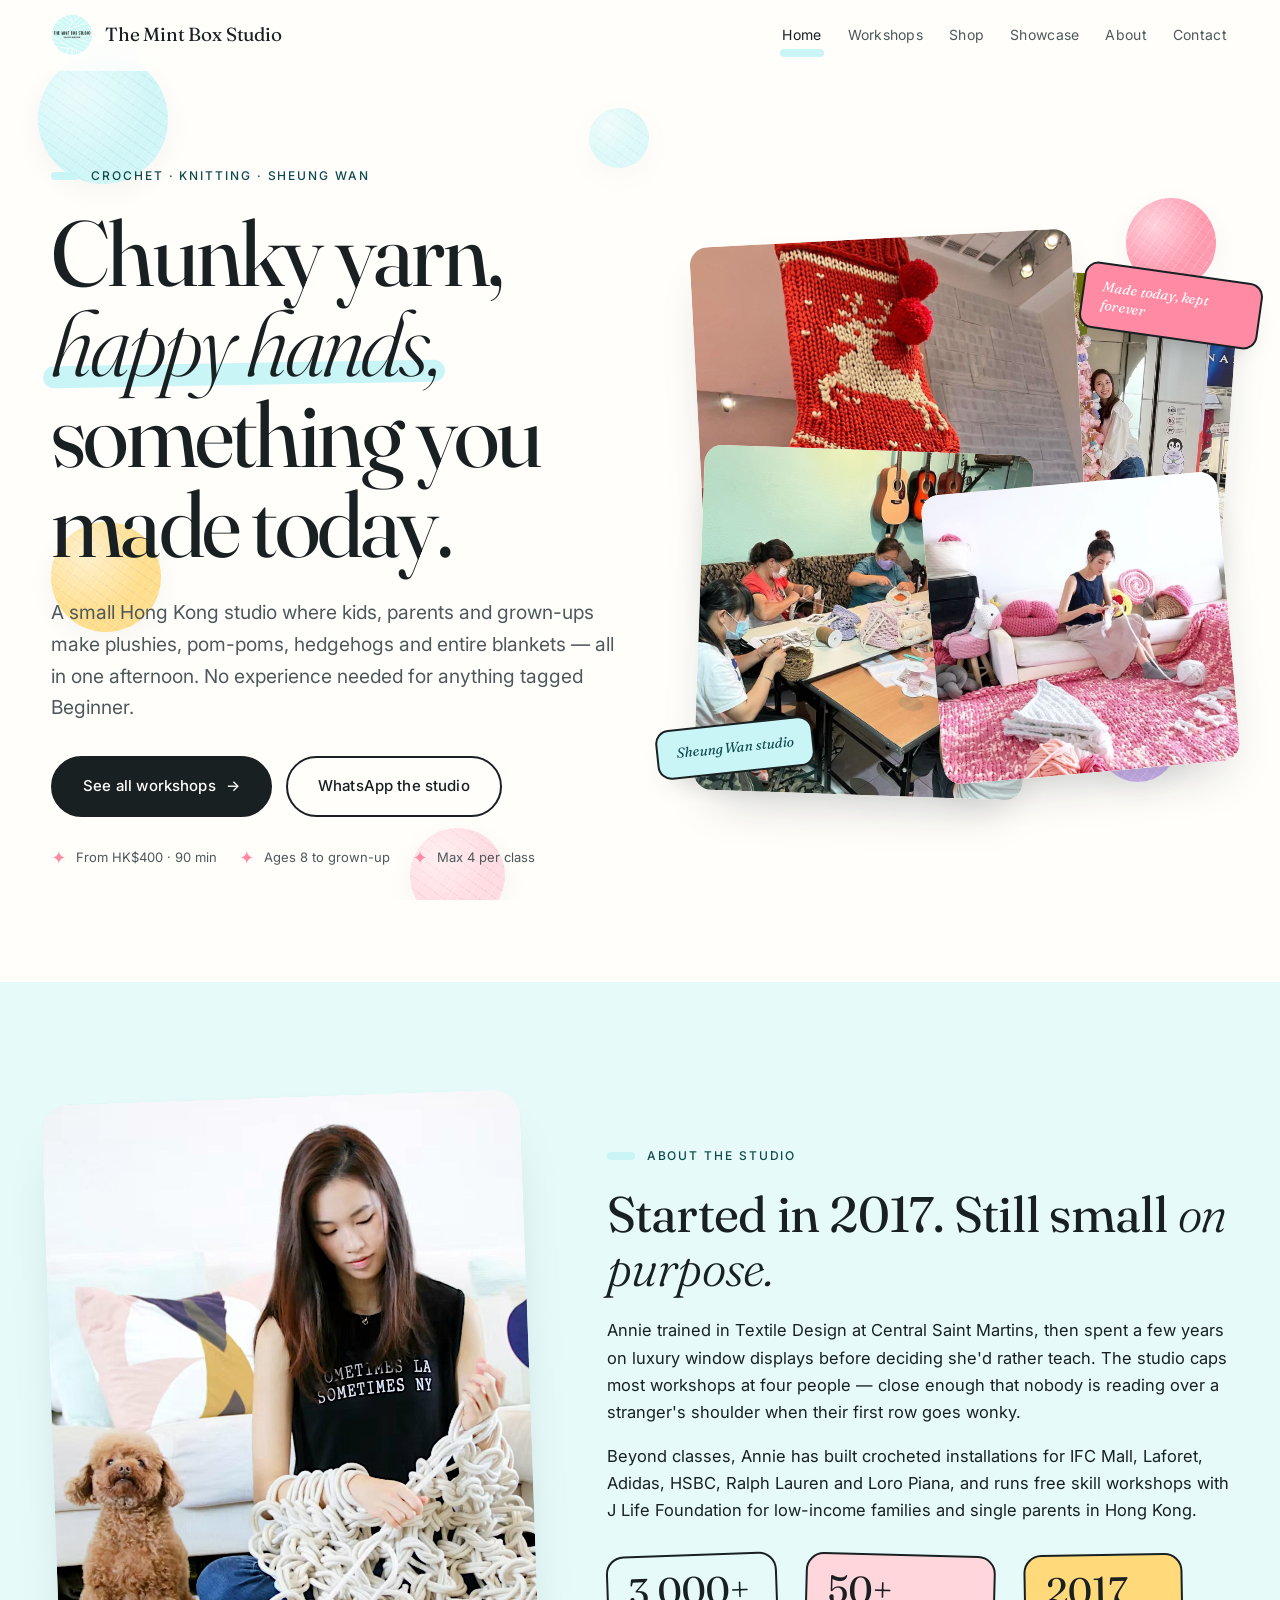
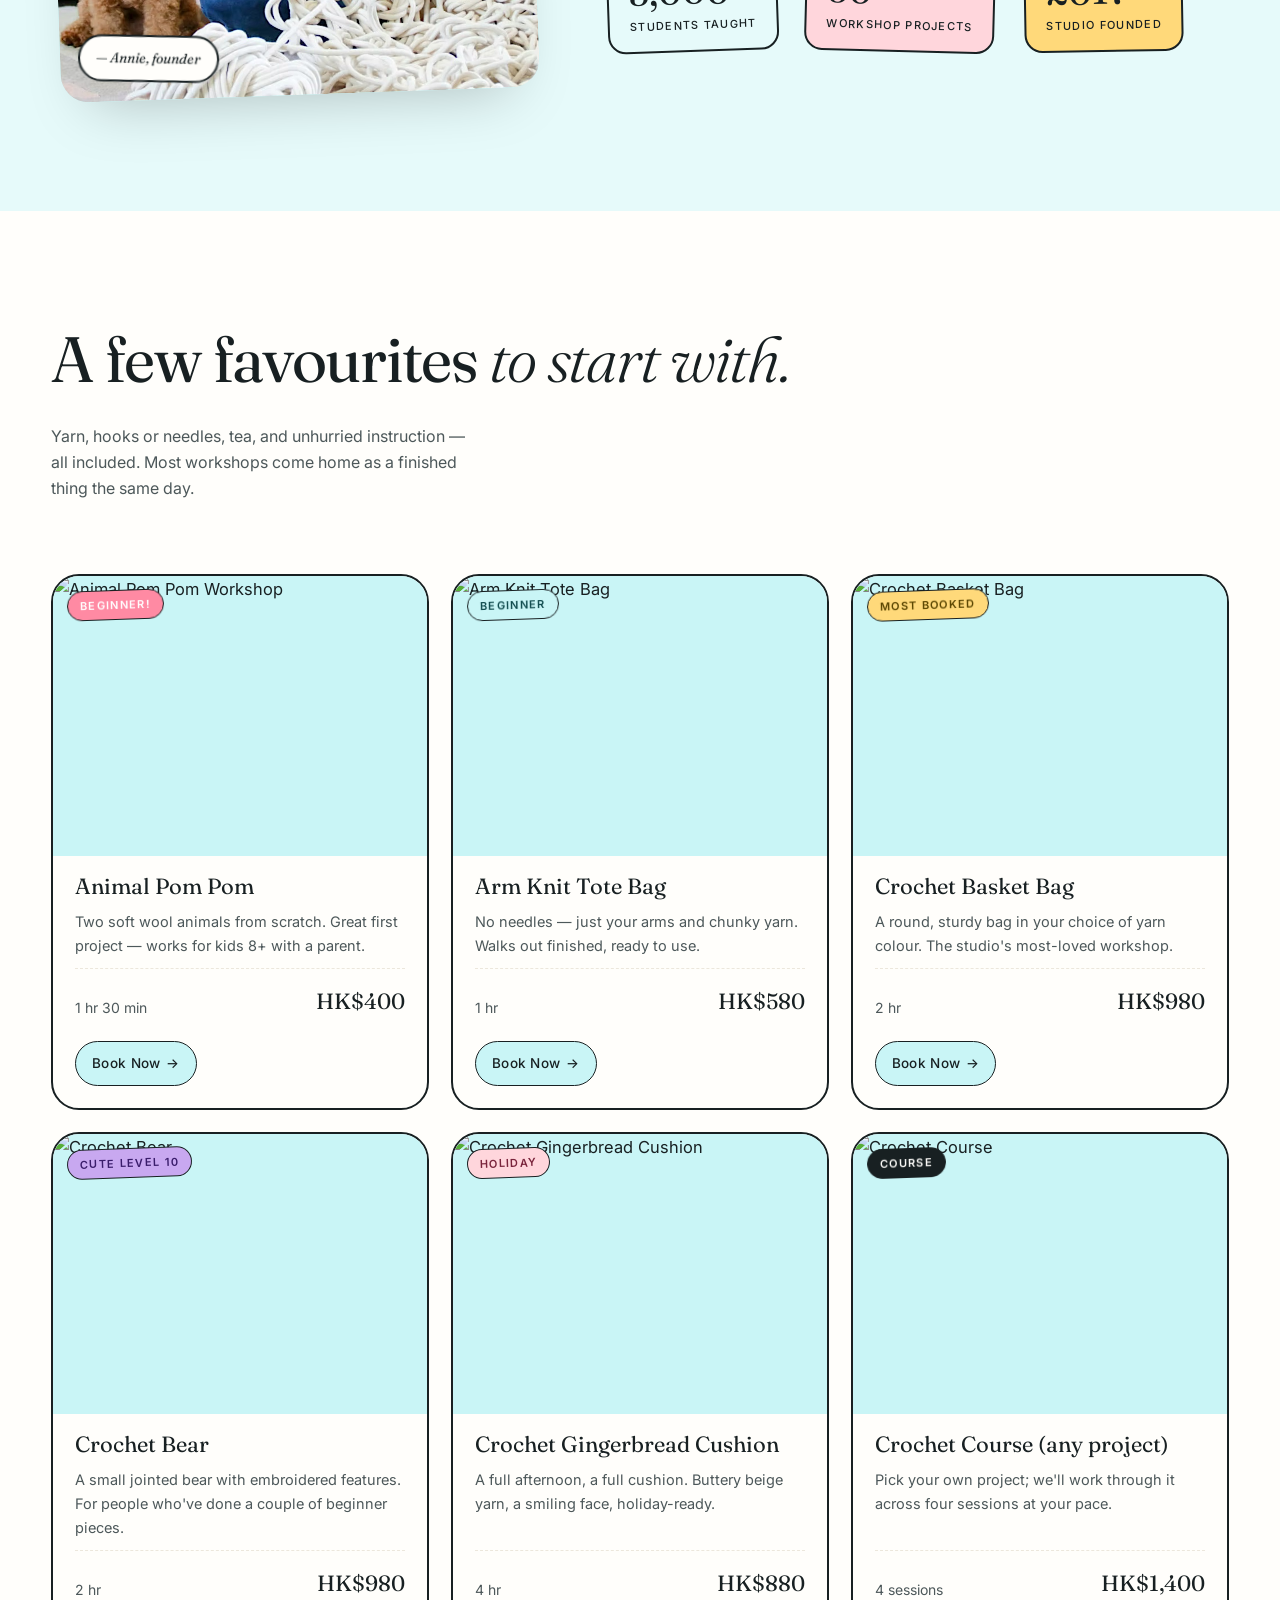
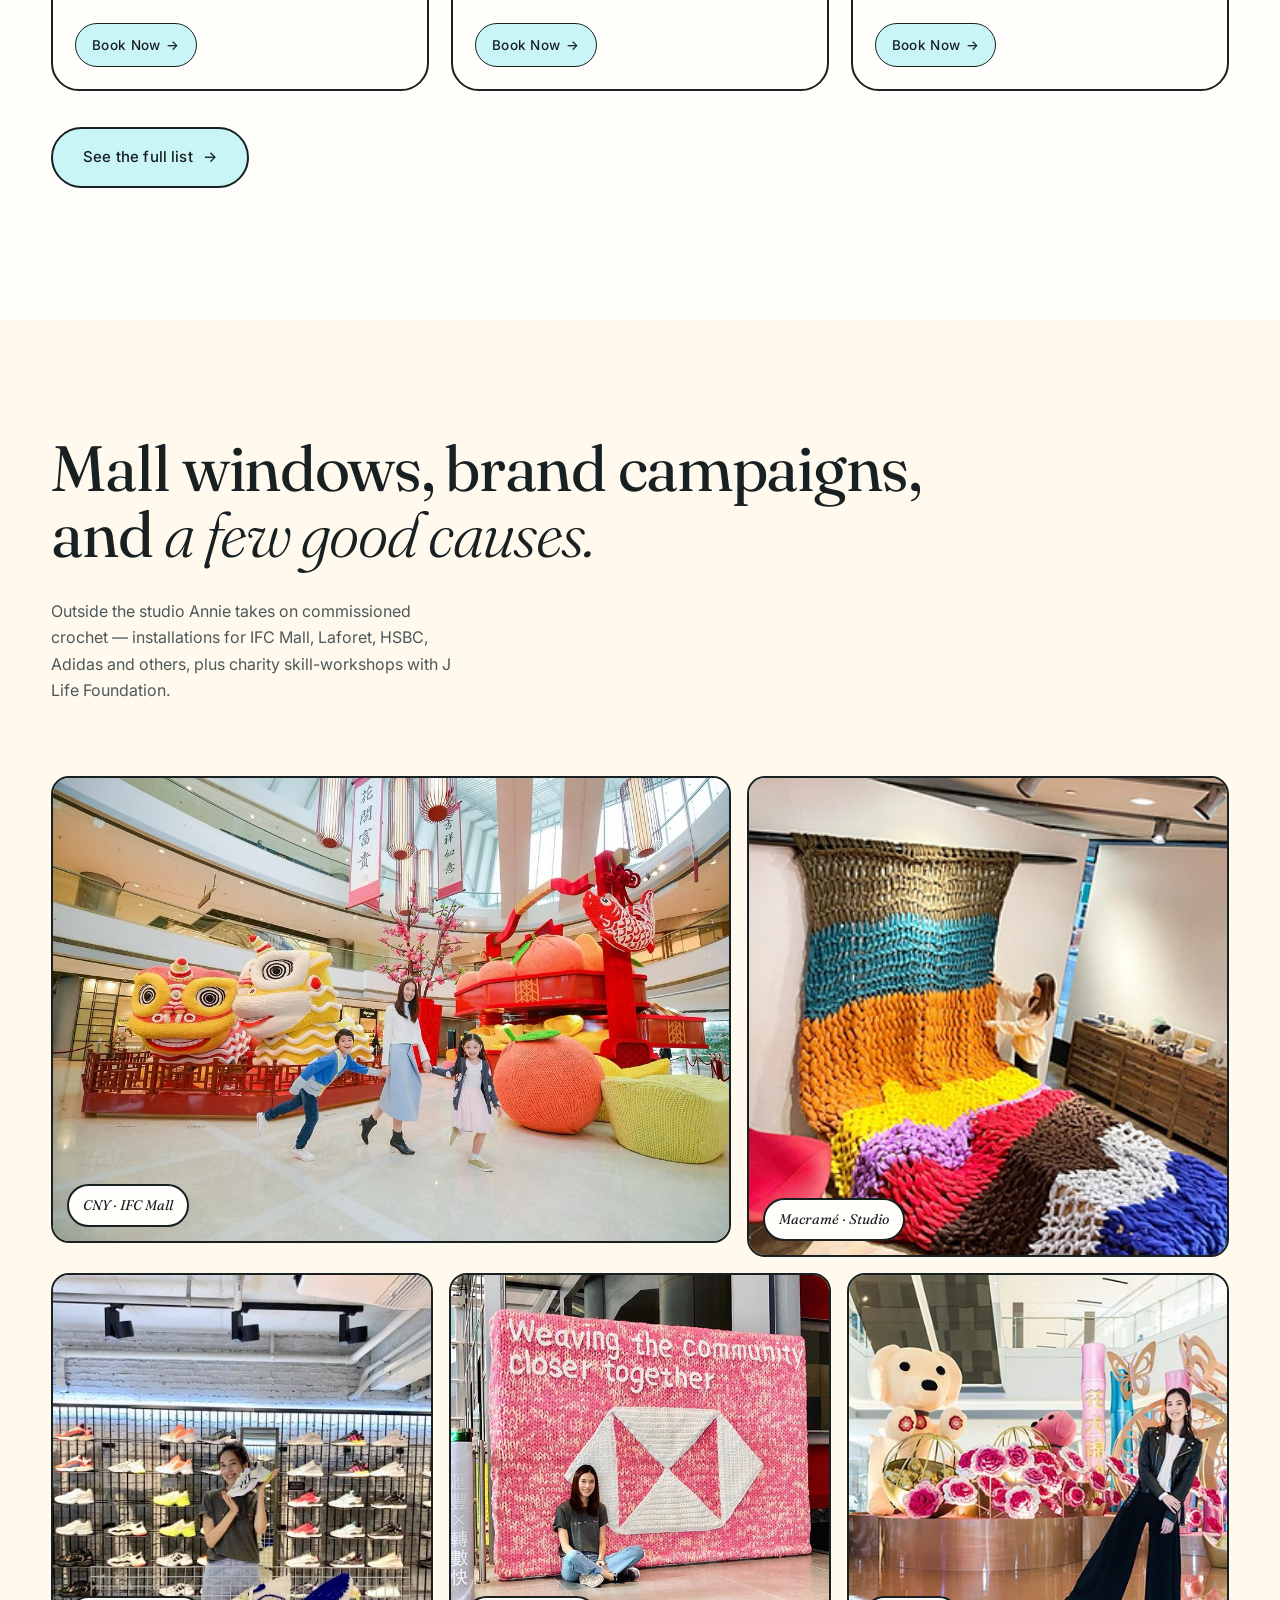
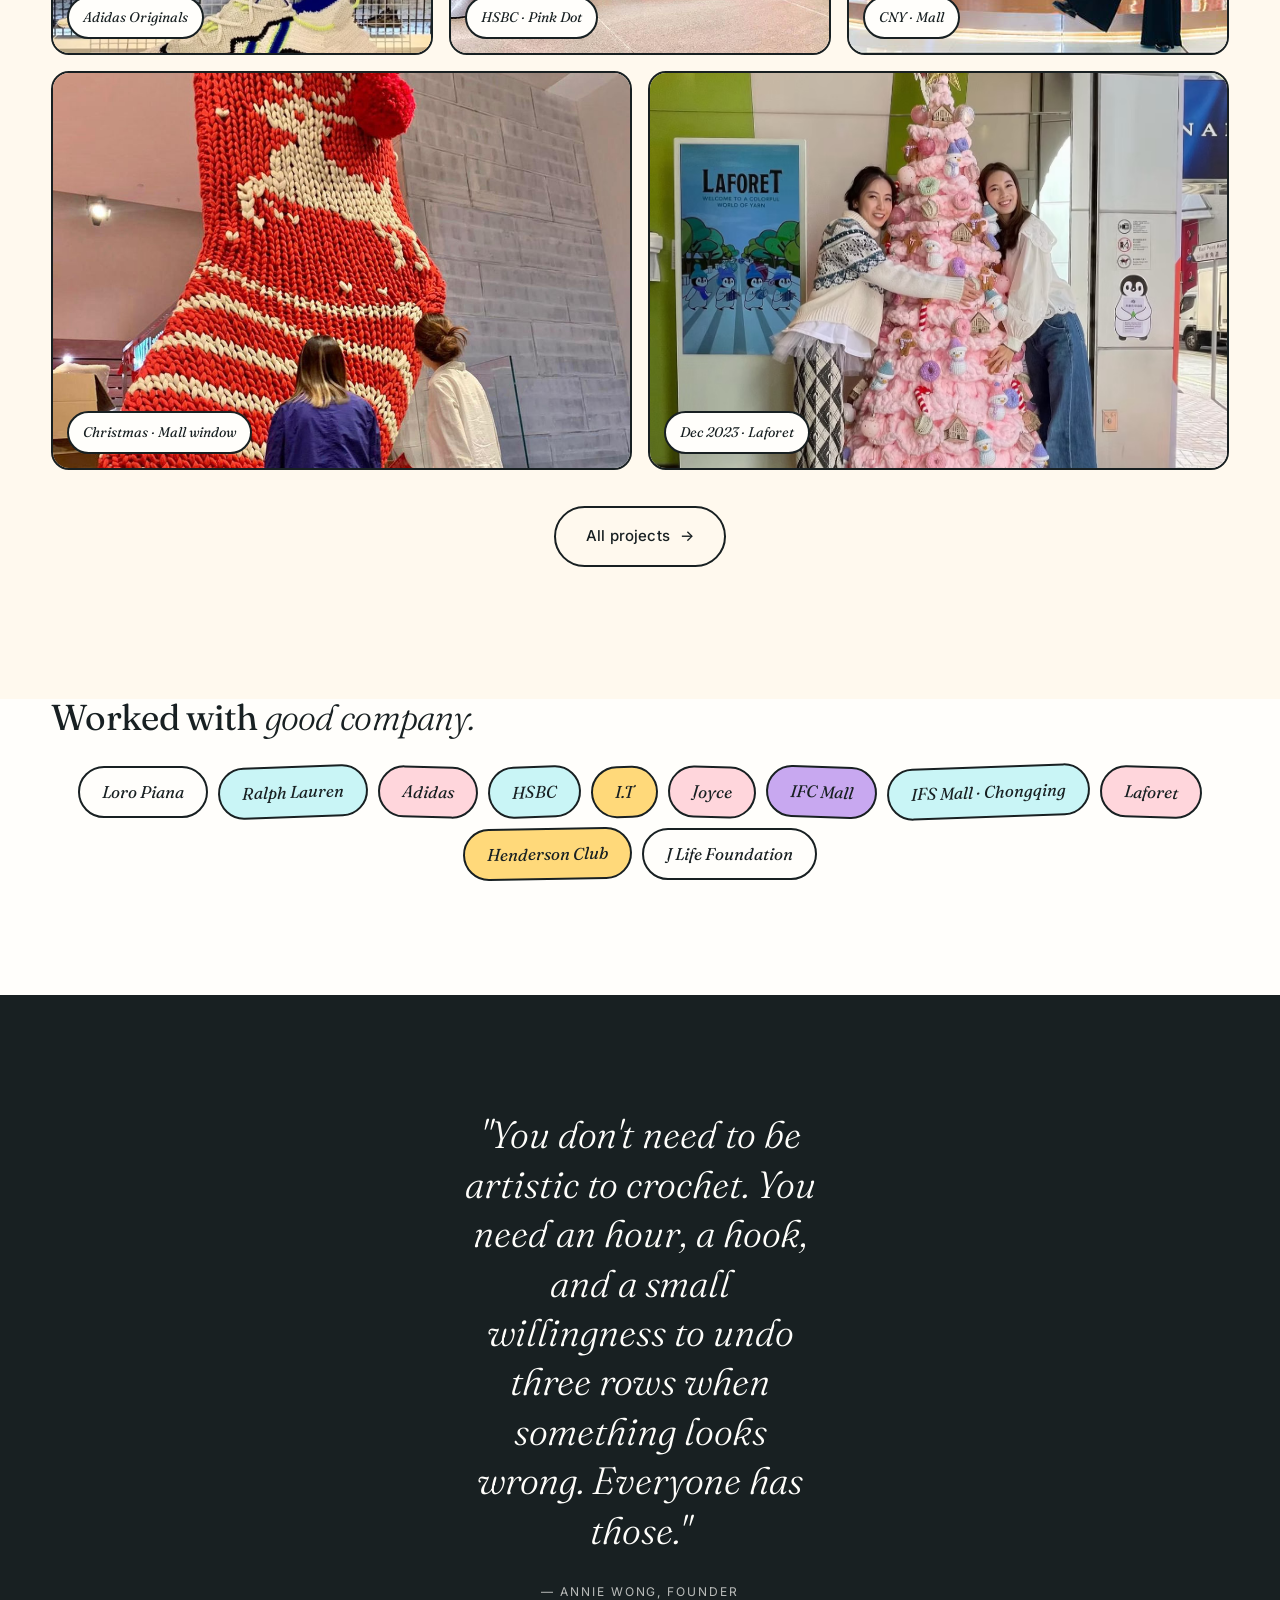
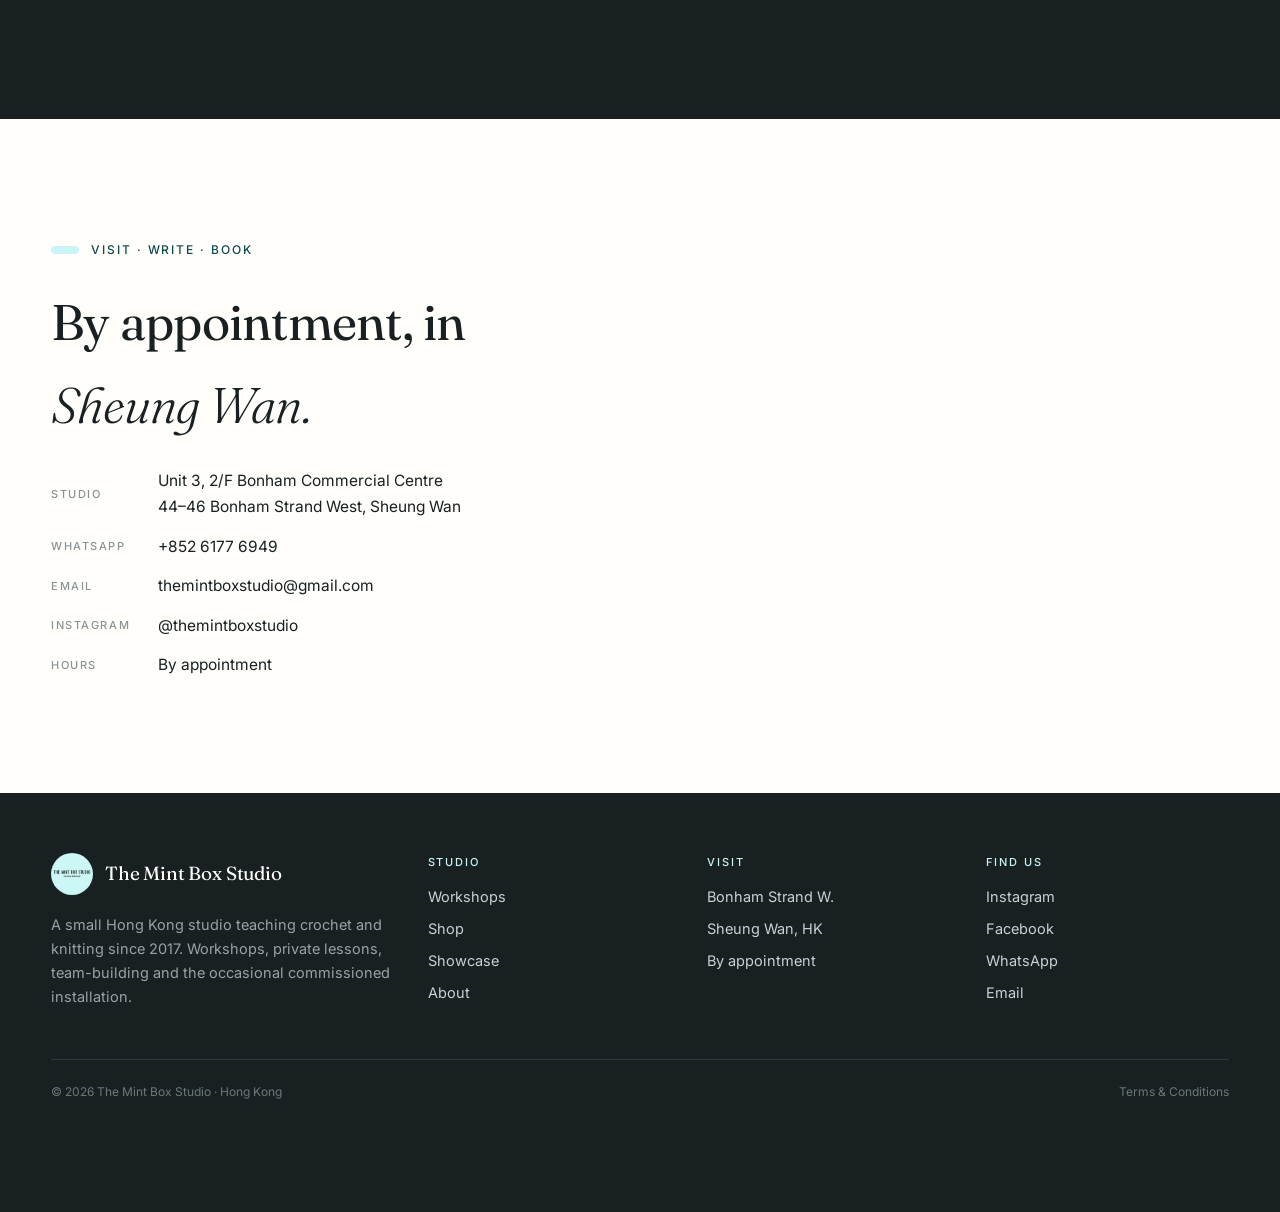
==== index.html @ 415d9f1c "Rebuild showcase: full IG archive with press-to-peek Drops the curated mosaic in favour of a dense 8" ====
<!doctype html>
<html lang="en">
<head>
<meta charset="utf-8" />
<meta name="viewport" content="width=device-width, initial-scale=1, viewport-fit=cover" />
<title>The Mint Box Studio — Crochet & Knitting Workshops · Hong Kong</title>
<meta name="description" content="A small Sheung Wan studio teaching crochet and knitting in Hong Kong. Kid-friendly workshops, private lessons and team-building with Annie Wong — chunky yarn, cute plushies, finished projects same day." />
<meta name="theme-color" content="#c9f5f6" />

<meta property="og:title" content="The Mint Box Studio — Crochet & Knitting Workshops · Hong Kong" />
<meta property="og:description" content="Kid-friendly crochet and knitting workshops in Sheung Wan, Hong Kong. Private lessons and team-building too." />
<meta property="og:type" content="website" />
<meta property="og:url" content="https://www.mintbox.hk" />
<meta property="og:locale" content="en_HK" />
<meta property="og:image" content="https://www.mintbox.hk/images/p21.jpg" />
<link rel="canonical" href="https://www.mintbox.hk/" />

<link rel="preconnect" href="https://fonts.googleapis.com" />
<link rel="preconnect" href="https://fonts.gstatic.com" crossorigin />
<link href="https://fonts.googleapis.com/css2?family=Fraunces:ital,opsz,wght@0,9..144,300;0,9..144,400;0,9..144,500;1,9..144,300;1,9..144,400&family=Inter:wght@300;400;500;600&display=swap" rel="stylesheet" />
<link rel="stylesheet" href="style.css" />
<link rel="icon" type="image/png" href="images/logo.png" />
<link rel="apple-touch-icon" href="images/logo.png" />
</head>
<body>

<!-- floating candy yarn balls -->
<div class="ambient" aria-hidden="true">
  <span class="ball b1"></span>
  <span class="ball b2"></span>
  <span class="ball b3"></span>
  <span class="ball b4"></span>
  <span class="ball b5"></span>
  <span class="ball b6"></span>
  <span class="ball b7"></span>
  <span class="ball b8"></span>
</div>

<header class="site-header">
  <a class="brand" href="/" aria-label="The Mint Box Studio">
    <span class="brand-mark"></span>
    <span>The Mint Box Studio</span>
  </a>
  <button class="nav-toggle" aria-label="Menu" aria-expanded="false"><span></span><span></span><span></span></button>
  <nav class="nav">
    <a href="/" class="active">Home</a>
    <a href="/workshops.html">Workshops</a>
    <a href="/shop.html">Shop</a>
    <a href="/showcase.html">Showcase</a>
    <a href="/about.html">About</a>
    <a href="/contact.html">Contact</a>
  </nav>
</header>

<main>

  <!-- ===================== HERO ===================== -->
  <section class="hero">
    <div class="wrap hero-grid">
      <div class="hero-copy">
        <span class="eyebrow"><span class="eyebrow-dot"></span>Crochet · Knitting · Sheung Wan</span>
        <h1>Chunky yarn, <span class="underline">happy hands,</span> something you made today.</h1>
        <p class="lead">A small Hong Kong studio where kids, parents and grown-ups make plushies, pom-poms, hedgehogs and entire blankets — all in one afternoon. No experience needed for anything tagged Beginner.</p>
        <div class="cta-row">
          <a href="/workshops.html" class="btn">See all workshops <span class="arr">→</span></a>
          <a href="https://wa.me/85261776949" class="btn ghost">WhatsApp the studio</a>
        </div>
        <div class="cta-row" style="margin-top: 26px; gap: 22px;">
          <span class="cta-meta">From HK$400 · 90 min</span>
          <span class="cta-meta">Ages 8 to grown-up</span>
          <span class="cta-meta">Max 4 per class</span>
        </div>
      </div>

      <div class="hero-collage" aria-hidden="false">
        <div class="collage-card c1"><img src="images/p35.jpg" alt="Giant crocheted Christmas stocking installation"></div>
        <div class="collage-card c2"><img src="images/p18.jpg" alt="Two friends with a pink crochet Christmas tree"></div>
        <div class="collage-card c3"><img src="images/p08.jpg" alt="Workshop students crocheting at the studio"></div>
        <div class="collage-card c4"><img src="images/p05.jpg" alt="Pink chunky knit blanket with crocheted unicorn pillows"></div>
        <span class="collage-pin tr">Made today, kept forever</span>
        <span class="collage-pin bl">Sheung Wan studio</span>
      </div>
    </div>
  </section>

  <!-- ===================== ABOUT TEASER ===================== -->
  <section class="block mint" id="about">
    <div class="wrap about-grid">
      <div class="about-portrait">
        <img src="images/annie.jpg" alt="Annie Wong, founder of The Mint Box Studio">
        <span class="pin">— Annie, founder</span>
      </div>
      <div class="about-text">
        <span class="eyebrow"><span class="eyebrow-dot"></span>About the studio</span>
        <h2>Started in 2017. Still small <em class="italic">on purpose.</em></h2>
        <p>Annie trained in Textile Design at Central Saint Martins, then spent a few years on luxury window displays before deciding she'd rather teach. The studio caps most workshops at four people — close enough that nobody is reading over a stranger's shoulder when their first row goes wonky.</p>
        <p>Beyond classes, Annie has built crocheted installations for IFC Mall, Laforet, Adidas, HSBC, Ralph Lauren and Loro Piana, and runs free skill workshops with J Life Foundation for low-income families and single parents in Hong Kong.</p>
        <div class="stat-row">
          <div class="stat"><span class="n">3,000+</span><span class="l">Students taught</span></div>
          <div class="stat"><span class="n">50+</span><span class="l">Workshop projects</span></div>
          <div class="stat"><span class="n">2017</span><span class="l">Studio founded</span></div>
        </div>
      </div>
    </div>
  </section>

  <!-- ===================== FEATURED WORKSHOPS ===================== -->
  <section class="block">
    <div class="wrap">
      <div class="section-head">
        <h2>A few favourites <em class="italic">to start with.</em></h2>
        <p class="side">Yarn, hooks or needles, tea, and unhurried instruction — all included. Most workshops come home as a finished thing the same day.</p>
      </div>

      <div class="ws-rail">
        <article class="ws-card">
          <div class="img"><img src="https://static.wixstatic.com/media/d0a08a_1895f2297a784f19bef8f77c3c4b88da~mv2.jpg" alt="Animal Pom Pom Workshop" loading="lazy"><span class="sticker coral">Beginner!</span></div>
          <div class="body">
            <span class="name">Animal Pom Pom</span>
            <p style="color: var(--ink-soft); font-size: 14.5px; margin: 0;">Two soft wool animals from scratch. Great first project — works for kids 8+ with a parent.</p>
            <div class="meta"><span>1 hr 30 min</span><span class="price">HK$400</span></div>
            <a class="bk" href="https://www.themintboxstudio.com/booking-calendar/animal-pom-pom-workshop" target="_blank" rel="noopener noreferrer">Book Now <span class="arr">→</span></a>
          </div>
        </article>

        <article class="ws-card">
          <div class="img"><img src="https://static.wixstatic.com/media/d0a08a_4e1846a266ba436f93d93f41241161db~mv2.jpg" alt="Arm Knit Tote Bag" loading="lazy"><span class="sticker">Beginner</span></div>
          <div class="body">
            <span class="name">Arm Knit Tote Bag</span>
            <p style="color: var(--ink-soft); font-size: 14.5px; margin: 0;">No needles — just your arms and chunky yarn. Walks out finished, ready to use.</p>
            <div class="meta"><span>1 hr</span><span class="price">HK$580</span></div>
            <a class="bk" href="https://www.themintboxstudio.com/booking-calendar/arm-knit-tote-bag" target="_blank" rel="noopener noreferrer">Book Now <span class="arr">→</span></a>
          </div>
        </article>

        <article class="ws-card">
          <div class="img"><img src="https://static.wixstatic.com/media/d0a08a_24ffbb0d913c44bba08050750ce918de~mv2.jpg" alt="Crochet Basket Bag" loading="lazy"><span class="sticker butter">Most booked</span></div>
          <div class="body">
            <span class="name">Crochet Basket Bag</span>
            <p style="color: var(--ink-soft); font-size: 14.5px; margin: 0;">A round, sturdy bag in your choice of yarn colour. The studio's most-loved workshop.</p>
            <div class="meta"><span>2 hr</span><span class="price">HK$980</span></div>
            <a class="bk" href="https://www.themintboxstudio.com/booking-calendar/beginner-crochet-basket-bag-workshop" target="_blank" rel="noopener noreferrer">Book Now <span class="arr">→</span></a>
          </div>
        </article>

        <article class="ws-card">
          <div class="img"><img src="https://static.wixstatic.com/media/d0a08a_9db945ed91e74fbf8452eaa7e68c1bb6~mv2.jpg" alt="Crochet Bear" loading="lazy"><span class="sticker lavender">Cute level 10</span></div>
          <div class="body">
            <span class="name">Crochet Bear</span>
            <p style="color: var(--ink-soft); font-size: 14.5px; margin: 0;">A small jointed bear with embroidered features. For people who've done a couple of beginner pieces.</p>
            <div class="meta"><span>2 hr</span><span class="price">HK$980</span></div>
            <a class="bk" href="https://www.themintboxstudio.com/booking-calendar/crochet-bear" target="_blank" rel="noopener noreferrer">Book Now <span class="arr">→</span></a>
          </div>
        </article>

        <article class="ws-card">
          <div class="img"><img src="https://static.wixstatic.com/media/d0a08a_47e6592e7e2b4cccb1d2ec744830e3f3~mv2_d_3024_3024_s_4_2.jpg" alt="Crochet Gingerbread Cushion" loading="lazy"><span class="sticker blush">Holiday</span></div>
          <div class="body">
            <span class="name">Crochet Gingerbread Cushion</span>
            <p style="color: var(--ink-soft); font-size: 14.5px; margin: 0;">A full afternoon, a full cushion. Buttery beige yarn, a smiling face, holiday-ready.</p>
            <div class="meta"><span>4 hr</span><span class="price">HK$880</span></div>
            <a class="bk" href="https://www.themintboxstudio.com/booking-calendar/beginner-crochet-gingerbread-cushion" target="_blank" rel="noopener noreferrer">Book Now <span class="arr">→</span></a>
          </div>
        </article>

        <article class="ws-card">
          <div class="img"><img src="https://static.wixstatic.com/media/d0a08a_86337edbc01d4395a9f95d4d9d61e07f~mv2.jpeg" alt="Crochet Course" loading="lazy"><span class="sticker ink">Course</span></div>
          <div class="body">
            <span class="name">Crochet Course (any project)</span>
            <p style="color: var(--ink-soft); font-size: 14.5px; margin: 0;">Pick your own project; we'll work through it across four sessions at your pace.</p>
            <div class="meta"><span>4 sessions</span><span class="price">HK$1,400</span></div>
            <a class="bk" href="https://www.themintboxstudio.com/booking-calendar/4-classes-crochet-course-any-projects" target="_blank" rel="noopener noreferrer">Book Now <span class="arr">→</span></a>
          </div>
        </article>
      </div>

      <p class="mt-l"><a href="/workshops.html" class="btn mint">See the full list <span class="arr">→</span></a></p>
    </div>
  </section>

  <!-- ===================== SHOWCASE ===================== -->
  <section class="block paper">
    <div class="wrap">
      <div class="section-head">
        <h2>Mall windows, brand campaigns, and <em class="italic">a few good causes.</em></h2>
        <p class="side">Outside the studio Annie takes on commissioned crochet — installations for IFC Mall, Laforet, HSBC, Adidas and others, plus charity skill-workshops with J Life Foundation.</p>
      </div>

      <div class="mosaic">
        <div class="tile t1"><img src="images/p21.jpg" alt="CNY family installation at IFC Mall"><span class="cap">CNY · IFC Mall</span></div>
        <div class="tile t2"><img src="images/p25.jpg" alt="Multi-colour macramé wall"><span class="cap">Macramé · Studio</span></div>
        <div class="tile t3"><img src="images/p03.jpg" alt="Crocheted Adidas sneaker"><span class="cap">Adidas Originals</span></div>
        <div class="tile t4"><img src="images/p24.jpg" alt="HSBC Pink Dot — Weaving the community closer together"><span class="cap">HSBC · Pink Dot</span></div>
        <div class="tile t5"><img src="images/p32.jpg" alt="Pink rose CNY mall installation"><span class="cap">CNY · Mall</span></div>
        <div class="tile t6"><img src="images/p35.jpg" alt="Giant red Christmas stocking"><span class="cap">Christmas · Mall window</span></div>
        <div class="tile t7"><img src="images/p18.jpg" alt="Pink crochet Christmas tree at Laforet"><span class="cap">Dec 2023 · Laforet</span></div>
      </div>
      <p class="mt-l center"><a href="/showcase.html" class="btn ghost">All projects <span class="arr">→</span></a></p>
    </div>
  </section>

  <!-- ===================== BRAND STRIP ===================== -->
  <section class="block" style="padding-top: 0;">
    <div class="wrap">
      <div class="section-head" style="margin-bottom: 30px;">
        <h2 style="font-size: clamp(24px, 3vw, 36px);">Worked with <em class="italic">good company.</em></h2>
      </div>
      <div class="brand-rail">
        <span class="b">Loro Piana</span>
        <span class="b">Ralph Lauren</span>
        <span class="b">Adidas</span>
        <span class="b">HSBC</span>
        <span class="b">I.T</span>
        <span class="b">Joyce</span>
        <span class="b">IFC Mall</span>
        <span class="b">IFS Mall · Chongqing</span>
        <span class="b">Laforet</span>
        <span class="b">Henderson Club</span>
        <span class="b">J Life Foundation</span>
      </div>
    </div>
  </section>

  <!-- ===================== QUOTE BAND ===================== -->
  <section class="block dark">
    <div class="wrap quote">
      <blockquote>"You don't need to be artistic to crochet. You need an hour, a hook, and a small willingness to undo three rows when something looks wrong. Everyone has those."</blockquote>
      <cite>— Annie Wong, founder</cite>
    </div>
  </section>

  <!-- ===================== CONTACT TEASER ===================== -->
  <section class="block" id="contact">
    <div class="wrap contact-grid">
      <div class="contact-info">
        <span class="eyebrow"><span class="eyebrow-dot"></span>Visit · Write · Book</span>
        <h2 style="font-size: clamp(30px, 4vw, 50px); margin-bottom: 22px;">By appointment, in <em class="italic">Sheung Wan.</em></h2>
        <dl>
          <dt>Studio</dt><dd>Unit 3, 2/F Bonham Commercial Centre<br/>44–46 Bonham Strand West, Sheung Wan</dd>
          <dt>WhatsApp</dt><dd><a href="https://wa.me/85261776949">+852 6177 6949</a></dd>
          <dt>Email</dt><dd><a href="mailto:themintboxstudio@gmail.com">themintboxstudio@gmail.com</a></dd>
          <dt>Instagram</dt><dd><a href="https://instagram.com/themintboxstudio" rel="me">@themintboxstudio</a></dd>
          <dt>Hours</dt><dd>By appointment</dd>
        </dl>
      </div>
    </div>
  </section>

</main>

<footer class="site-footer">
  <div class="foot-grid">
    <div class="foot-brand">
      <a class="brand" href="/"><span class="brand-mark"></span><span>The Mint Box Studio</span></a>
      <p>A small Hong Kong studio teaching crochet and knitting since 2017. Workshops, private lessons, team-building and the occasional commissioned installation.</p>
    </div>
    <div><h4>Studio</h4><ul><li><a href="/workshops.html">Workshops</a></li><li><a href="/shop.html">Shop</a></li><li><a href="/showcase.html">Showcase</a></li><li><a href="/about.html">About</a></li></ul></div>
    <div><h4>Visit</h4><ul><li>Bonham Strand W.</li><li>Sheung Wan, HK</li><li>By appointment</li></ul></div>
    <div><h4>Find us</h4><ul><li><a href="https://instagram.com/themintboxstudio" rel="me">Instagram</a></li><li><a href="https://facebook.com/themintboxstudio" rel="me">Facebook</a></li><li><a href="https://wa.me/85261776949">WhatsApp</a></li><li><a href="mailto:themintboxstudio@gmail.com">Email</a></li></ul></div>
  </div>
  <div class="foot-bottom">
    <span>© <span id="yr"></span> The Mint Box Studio · Hong Kong</span>
    <span><a href="/terms.html">Terms & Conditions</a></span>
  </div>
</footer>


<script src="script.js" defer></script>
</body>
</html>
---- style.css ----
/* ---------------------------------------------------------------
   The Mint Box Studio — mintbox.hk
   Brand: minty blue (#C9F5F6) yarn-ball logo, candy yarn accents.
   Tone: playful, photo-led, grown-up enough that parents can book
   for kids without rolling their eyes.
   --------------------------------------------------------------- */

*, *::before, *::after { box-sizing: border-box; }
html { -webkit-text-size-adjust: 100%; scroll-behavior: smooth; overflow-x: clip; }

:root {
  --mint:        #c9f5f6;
  --mint-soft:   #e6fafa;
  --mint-deep:   #6cc8cb;
  --mint-ink:    #0f4a4d;

  --cream:       #fffefb;
  --paper:       #fff9ee;
  --ink:         #182022;
  --ink-soft:    #4d585a;
  --mute:        #8a9396;
  --line:        #ece7dc;

  --coral:       #ff8aa3;
  --blush:       #ffd6dc;
  --butter:      #ffd97a;
  --lavender:    #c8a8f0;
  --sage:        #b9d8c4;
  --tomato:      #ee5a47;

  --max:    1280px;
  --gutter: clamp(20px, 4vw, 56px);
  --r-md:   18px;
  --r-lg:   28px;
}

body {
  margin: 0;
  overflow-x: clip;
  font-family: 'Inter', system-ui, -apple-system, 'Helvetica Neue', sans-serif;
  font-weight: 400;
  font-size: 16.5px;
  line-height: 1.65;
  color: var(--ink);
  background: var(--cream);
  -webkit-font-smoothing: antialiased;
  -moz-osx-font-smoothing: grayscale;
}

img { display: block; max-width: 100%; height: auto; }
a { color: inherit; text-decoration: none; }
button { font: inherit; cursor: pointer; }

h1, h2, h3, h4 {
  font-family: 'Fraunces', 'Cormorant Garamond', Georgia, serif;
  font-weight: 400;
  letter-spacing: -0.015em;
  color: var(--ink);
  margin: 0;
}
em.italic, h1 em, h2 em, h3 em { font-style: italic; font-weight: 300; }

p { margin: 0 0 1em; }

/* ---------- ambient: drifting candy yarn balls ---------- */
.ambient {
  position: fixed;
  inset: 0;
  pointer-events: none;
  overflow: hidden;
  z-index: 0;
}
.ball {
  position: absolute;
  border-radius: 50%;
  opacity: 0;
  transition: opacity 1.2s ease-out;
  filter: drop-shadow(0 8px 16px rgba(0,0,0,0.05));
  background:
    radial-gradient(circle at 32% 30%, rgba(255,255,255,.55), rgba(255,255,255,0) 55%),
    repeating-linear-gradient(125deg, transparent 0 7px, rgba(255,255,255,.20) 7px 8px),
    repeating-linear-gradient(35deg,  transparent 0 9px, rgba(0,0,0,.05) 9px 10px),
    var(--c, var(--mint));
  will-change: transform;
}
.ambient.lit .ball { opacity: 0.85; }

.ball.b1 { --c: var(--mint);     width: 130px; height: 130px; top:  6%; left:  3%; animation: drift-a 18s ease-in-out infinite; }
.ball.b2 { --c: var(--coral);    width:  90px; height:  90px; top: 22%; right: 5%; animation: drift-b 22s ease-in-out infinite; }
.ball.b3 { --c: var(--butter);   width: 110px; height: 110px; top: 58%; left:  4%; animation: drift-c 26s ease-in-out infinite; }
.ball.b4 { --c: var(--lavender); width:  80px; height:  80px; top: 78%; right: 8%; animation: drift-d 24s ease-in-out infinite; }
.ball.b5 { --c: var(--sage);     width:  70px; height:  70px; top: 38%; left: 88%; animation: drift-a 28s ease-in-out infinite reverse; }
.ball.b6 { --c: var(--blush);    width:  95px; height:  95px; top: 92%; left: 32%; animation: drift-b 30s ease-in-out infinite reverse; }
.ball.b7 { --c: var(--mint);     width:  60px; height:  60px; top: 12%; left: 46%; animation: drift-c 32s ease-in-out infinite; opacity: 0; }
.ball.b8 { --c: var(--butter);   width:  55px; height:  55px; top: 68%; left: 72%; animation: drift-d 20s ease-in-out infinite reverse; opacity: 0; }
.ambient.lit .ball.b7,
.ambient.lit .ball.b8 { opacity: 0.65; }

@keyframes drift-a {
  0%, 100% { translate: 0 0;          rotate: 0deg; }
  25%      { translate: 14px -16px;   rotate: 4deg; }
  50%      { translate: -4px -24px;   rotate: 0deg; }
  75%      { translate: -16px -10px;  rotate: -4deg; }
}
@keyframes drift-b {
  0%, 100% { translate: 0 0;          rotate: 0deg; }
  33%      { translate: -18px 14px;   rotate: -6deg; }
  66%      { translate: 12px 22px;    rotate: 4deg; }
}
@keyframes drift-c {
  0%, 100% { translate: 0 0;          rotate: 0deg; }
  20%      { translate: 16px 8px;     rotate: 6deg; }
  55%      { translate: -10px -18px;  rotate: -3deg; }
  80%      { translate: 8px 12px;     rotate: 4deg; }
}
@keyframes drift-d {
  0%, 100% { translate: 0 0;          rotate: 0deg; }
  40%      { translate: -12px -12px;  rotate: -5deg; }
  70%      { translate: 16px 10px;    rotate: 6deg; }
}

@media (max-width: 720px) {
  .ball.b1 { width: 80px; height: 80px; }
  .ball.b2 { width: 60px; height: 60px; }
  .ball.b3 { width: 70px; height: 70px; left: -3%; }
  .ball.b4 { width: 55px; height: 55px; }
  .ball.b5 { display: none; }
  .ball.b6 { width: 60px; height: 60px; }
  .ball.b7 { display: none; }
  .ball.b8 { display: none; }
  .ambient.lit .ball { opacity: 0.65; }
}

/* ---------- layout primitives ---------- */
.wrap {
  max-width: var(--max);
  margin: 0 auto;
  padding: 0 var(--gutter);
  position: relative;
  z-index: 2;
}
main, header, footer { position: relative; z-index: 2; }

/* ---------- header ---------- */
.site-header {
  position: sticky;
  top: 0;
  z-index: 50;
  display: flex;
  align-items: center;
  justify-content: space-between;
  padding: 14px var(--gutter);
  background: rgba(255,254,251,.78);
  backdrop-filter: saturate(140%) blur(14px);
  -webkit-backdrop-filter: saturate(140%) blur(14px);
  border-bottom: 1px solid transparent;
  transition: border-color .35s ease, padding .35s ease;
}
.site-header.scrolled {
  border-bottom-color: var(--line);
  padding-top: 10px;
  padding-bottom: 10px;
}

.brand {
  display: inline-flex;
  align-items: center;
  gap: 12px;
  font-family: 'Fraunces', serif;
  font-size: 19px;
  letter-spacing: -0.01em;
}
.brand-mark {
  width: 42px; height: 42px;
  flex: 0 0 auto;
  border-radius: 50%;
  background: url('images/logo.png') center/cover no-repeat;
}

.nav {
  display: flex;
  gap: 22px;
  font-size: 14px;
  letter-spacing: 0.02em;
  align-items: center;
}
.nav a {
  color: var(--ink-soft);
  position: relative;
  padding: 6px 2px;
  transition: color .25s ease;
}
.nav a:hover, .nav a.active { color: var(--ink); }
.nav a.active::after {
  content: "";
  position: absolute;
  left: 0; right: 0; bottom: -2px;
  height: 8px;
  background: var(--mint);
  border-radius: 999px;
  z-index: -1;
  transform: translateY(2px);
}

.book-btn {
  display: inline-flex;
  align-items: center;
  gap: 8px;
  padding: 10px 20px;
  border-radius: 999px;
  background: var(--ink);
  color: var(--cream);
  font-size: 13px;
  letter-spacing: 0.06em;
  text-transform: uppercase;
  font-weight: 500;
  transition: transform .2s ease, background .25s ease;
}
.book-btn:hover { transform: translateY(-2px); background: var(--mint-ink); }

.nav-toggle {
  display: none;
  background: var(--mint);
  border: 0;
  width: 44px; height: 44px;
  border-radius: 999px;
  position: relative;
}
.nav-toggle span {
  display: block;
  width: 18px;
  height: 2px;
  background: var(--ink);
  margin: 4px auto;
  border-radius: 2px;
  transition: transform .3s ease, opacity .3s ease;
}
.nav-toggle[aria-expanded="true"] span:nth-child(1) { transform: translateY(6px) rotate(45deg); }
.nav-toggle[aria-expanded="true"] span:nth-child(2) { opacity: 0; }
.nav-toggle[aria-expanded="true"] span:nth-child(3) { transform: translateY(-6px) rotate(-45deg); }

@media (max-width: 880px) {
  .nav-toggle { display: block; }
  .book-btn.desktop { display: none; }
  .nav {
    position: fixed;
    inset: 70px 0 auto 0;
    flex-direction: column;
    align-items: stretch;
    gap: 0;
    background: var(--cream);
    padding: 18px var(--gutter) 32px;
    border-bottom: 3px solid var(--mint);
    transform: translateY(-110%);
    transition: transform .4s cubic-bezier(.4,.0,.2,1);
    font-size: 22px;
    font-family: 'Fraunces', serif;
  }
  .nav.open { transform: translateY(0); }
  .nav a { padding: 14px 0; border-bottom: 1px dashed var(--line); }
  .nav a:last-child { border-bottom: 0; }
  .nav a.active::after { display: none; }
  .nav a.active { color: var(--mint-ink); font-style: italic; }
}

/* ---------- buttons ---------- */
.btn {
  display: inline-flex;
  align-items: center;
  gap: 10px;
  padding: 16px 30px;
  border-radius: 999px;
  font-size: 15px;
  font-weight: 500;
  letter-spacing: 0.01em;
  border: 2px solid var(--ink);
  background: var(--ink);
  color: var(--cream);
  transition: transform .2s cubic-bezier(.34,1.56,.64,1), background .25s ease;
  white-space: nowrap;
}
.btn:hover { transform: translateY(-3px); background: var(--mint-ink); border-color: var(--mint-ink); }
.btn.mint { background: var(--mint); color: var(--ink); border-color: var(--ink); }
.btn.mint:hover { background: var(--mint-deep); color: var(--cream); }
.btn.coral { background: var(--coral); color: var(--cream); border-color: var(--coral); }
.btn.coral:hover { background: var(--tomato); border-color: var(--tomato); }
.btn.ghost { background: transparent; color: var(--ink); }
.btn.ghost:hover { background: var(--ink); color: var(--cream); }
.btn .arr { transition: transform .3s ease; }
.btn:hover .arr { transform: translateX(4px); }

/* ---------- sticker badges ---------- */
.sticker {
  display: inline-block;
  padding: 5px 12px;
  border-radius: 999px;
  font-size: 11px;
  letter-spacing: 0.12em;
  text-transform: uppercase;
  font-weight: 600;
  background: var(--mint);
  color: var(--mint-ink);
  border: 1.5px solid var(--ink);
  transform: rotate(-2deg);
  white-space: nowrap;
}
.sticker.coral { background: var(--coral); color: #fff; }
.sticker.butter { background: var(--butter); color: #5a4500; }
.sticker.lavender { background: var(--lavender); color: #3a1d6b; }
.sticker.blush { background: var(--blush); color: #7a253c; }
.sticker.ink { background: var(--ink); color: var(--cream); }
.sticker.tilt-r { transform: rotate(3deg); }

/* ---------- hero ---------- */
.hero {
  padding: clamp(40px, 8vw, 90px) 0 clamp(50px, 9vw, 110px);
  position: relative;
}
.hero-grid {
  display: grid;
  grid-template-columns: 1.1fr 1fr;
  gap: clamp(30px, 5vw, 70px);
  align-items: center;
}
@media (max-width: 880px) { .hero-grid { grid-template-columns: 1fr; gap: 40px; } }

.eyebrow {
  display: inline-flex;
  align-items: center;
  gap: 12px;
  font-size: 12px;
  letter-spacing: 0.16em;
  text-transform: uppercase;
  color: var(--mint-ink);
  font-weight: 500;
  margin-bottom: 22px;
}
.eyebrow-dot {
  width: 28px; height: 8px;
  border-radius: 999px;
  background: var(--mint);
}

.hero h1 {
  font-size: clamp(42px, 7.2vw, 96px);
  line-height: 0.98;
  letter-spacing: -0.03em;
  margin-bottom: 28px;
}
.hero h1 .underline {
  display: inline-block;
  position: relative;
  font-style: italic;
  font-weight: 300;
}
.hero h1 .underline::after {
  content: "";
  position: absolute;
  left: -2%; right: -2%;
  bottom: 4%;
  height: 24%;
  background: var(--mint);
  z-index: -1;
  border-radius: 999px;
  transform: rotate(-1deg);
}
.hero p.lead {
  font-size: clamp(16px, 1.5vw, 19.5px);
  color: var(--ink-soft);
  max-width: 30em;
  margin-bottom: 32px;
}
.cta-row {
  display: flex;
  flex-wrap: wrap;
  gap: 14px;
  align-items: center;
}
.cta-meta {
  display: inline-flex;
  align-items: center;
  gap: 10px;
  font-size: 13px;
  color: var(--ink-soft);
}
.cta-meta::before {
  content: "✦";
  color: var(--coral);
  font-size: 18px;
}

/* hero photo collage */
.hero-collage {
  position: relative;
  aspect-ratio: 1 / 1.05;
  width: 100%;
}
.collage-card {
  position: absolute;
  border-radius: var(--r-md);
  overflow: hidden;
  box-shadow: 0 24px 50px -22px rgba(20, 30, 35, 0.28);
  background: var(--paper);
  transition: transform .5s cubic-bezier(.34,1.56,.64,1);
}
.collage-card img { width: 100%; height: 100%; object-fit: cover; }
.collage-card.c1 { inset: 0% 28% 30% 0%;   transform: rotate(-3deg); z-index: 3; }
.collage-card.c2 { inset: 6% 0% 38% 38%;   transform: rotate(4deg);  z-index: 2; }
.collage-card.c3 { inset: 38% 38% 0% 0%;   transform: rotate(2deg);  z-index: 4; }
.collage-card.c4 { inset: 44% 0% 4% 44%;   transform: rotate(-5deg); z-index: 5; }
.hero-collage:hover .collage-card.c1 { transform: rotate(-5deg) translateY(-4px); }
.hero-collage:hover .collage-card.c2 { transform: rotate(6deg) translateY(-4px); }
.hero-collage:hover .collage-card.c3 { transform: rotate(0deg) translateY(-4px); }
.hero-collage:hover .collage-card.c4 { transform: rotate(-7deg) translateY(-4px); }

.collage-pin {
  position: absolute;
  z-index: 10;
  background: var(--butter);
  color: #5a4500;
  font-family: 'Fraunces', serif;
  font-style: italic;
  font-size: 14px;
  padding: 14px 18px;
  border-radius: 14px;
  box-shadow: 0 14px 30px -16px rgba(0,0,0,.3);
  transform: rotate(-6deg);
  border: 2px solid var(--ink);
  max-width: 180px;
  line-height: 1.25;
}
.collage-pin.tr { top: 6%; right: -6%; background: var(--coral); color: #fff; transform: rotate(8deg); }
.collage-pin.bl { bottom: 4%; left: -8%; background: var(--mint); color: var(--mint-ink); }
@media (max-width: 540px) {
  .collage-pin { font-size: 13px; padding: 10px 14px; }
  .collage-pin.tr { right: 0%; }
  .collage-pin.bl { left: 0%; }
}

/* ---------- wavy section divider ---------- */
.wave {
  display: block;
  width: 100%;
  height: 56px;
  pointer-events: none;
}
.wave svg { width: 100%; height: 100%; display: block; }

/* ---------- generic section ---------- */
section.block {
  padding: clamp(70px, 9vw, 120px) 0;
  position: relative;
}
section.block.mint { background: var(--mint-soft); }
section.block.paper { background: var(--paper); }
section.block.dark { background: var(--ink); color: var(--cream); }
section.block.dark h2, section.block.dark h3, section.block.dark h4 { color: var(--cream); }
section.block.dark p { color: #c8d2d4; }
section.block.dark .eyebrow { color: var(--mint); }
section.block.dark .eyebrow-dot { background: var(--mint); }

.section-head {
  display: flex;
  align-items: end;
  justify-content: space-between;
  gap: 30px;
  margin-bottom: clamp(36px, 5vw, 56px);
  flex-wrap: wrap;
}
.section-head h2 {
  font-size: clamp(34px, 5vw, 64px);
  line-height: 1.04;
  letter-spacing: -0.02em;
  max-width: 14em;
}
.section-head h2 .underline {
  display: inline-block;
  position: relative;
  font-style: italic;
  font-weight: 300;
}
.section-head h2 .underline::after {
  content: "";
  position: absolute;
  left: -2%; right: -2%;
  bottom: 6%;
  height: 22%;
  background: var(--mint);
  z-index: -1;
  border-radius: 999px;
  transform: rotate(-1deg);
}
.section-head .side {
  max-width: 26em;
  color: var(--ink-soft);
  font-size: 16px;
}
section.block.dark .section-head .side { color: #c8d2d4; }

/* ---------- about teaser ---------- */
.about-grid {
  display: grid;
  grid-template-columns: 1fr 1.3fr;
  gap: clamp(30px, 6vw, 80px);
  align-items: center;
}
@media (max-width: 880px) { .about-grid { grid-template-columns: 1fr; gap: 40px; } }

.about-portrait {
  position: relative;
  aspect-ratio: 4/5;
  border-radius: var(--r-lg);
  overflow: hidden;
  background: var(--mint);
  box-shadow: 0 30px 60px -30px rgba(0,0,0,0.25);
  transform: rotate(-2deg);
}
.about-portrait img { width: 100%; height: 100%; object-fit: cover; }
.about-portrait .pin {
  position: absolute;
  bottom: 18px;
  left: 18px;
  background: var(--cream);
  padding: 10px 16px;
  border-radius: 999px;
  font-family: 'Fraunces', serif;
  font-style: italic;
  font-size: 14px;
  border: 2px solid var(--ink);
  transform: rotate(3deg);
}

.about-text h2 {
  font-size: clamp(30px, 4vw, 50px);
  margin-bottom: 22px;
  line-height: 1.08;
}
.about-text .stat-row {
  display: flex;
  gap: 28px;
  margin-top: 30px;
  flex-wrap: wrap;
}
.stat {
  background: var(--mint-soft);
  border: 2px solid var(--ink);
  border-radius: var(--r-md);
  padding: 16px 20px;
  min-width: 130px;
  transform: rotate(var(--rot, -2deg));
}
.stat:nth-child(2) { background: var(--blush); --rot: 1.5deg; }
.stat:nth-child(3) { background: var(--butter); --rot: -1deg; }
.stat .n {
  font-family: 'Fraunces', serif;
  font-size: 38px;
  color: var(--ink);
  display: block;
  line-height: 1;
}
.stat .l {
  font-size: 11px;
  letter-spacing: 0.12em;
  text-transform: uppercase;
  color: var(--ink);
  margin-top: 6px;
  display: block;
  font-weight: 500;
}

/* ---------- workshop carousel / cards ---------- */
.ws-rail {
  display: grid;
  grid-template-columns: repeat(auto-fill, minmax(280px, 1fr));
  gap: 22px;
}
@media (max-width: 720px) {
  .ws-rail {
    display: flex;
    grid-template-columns: none;
    overflow-x: auto;
    scroll-snap-type: x mandatory;
    gap: 16px;
    padding: 4px 4px 24px;
    margin: 0 calc(var(--gutter) * -1);
    padding-left: var(--gutter);
    padding-right: var(--gutter);
    scrollbar-width: none;
  }
  .ws-rail::-webkit-scrollbar { display: none; }
  .ws-rail > * {
    flex: 0 0 78%;
    scroll-snap-align: start;
  }
}

.ws-card {
  background: var(--cream);
  border: 2px solid var(--ink);
  border-radius: var(--r-lg);
  overflow: hidden;
  display: flex;
  flex-direction: column;
  transition: transform .25s cubic-bezier(.34,1.56,.64,1), box-shadow .3s ease;
  position: relative;
}
.ws-card:hover {
  transform: translateY(-5px) rotate(-0.5deg);
  box-shadow: 0 28px 50px -28px rgba(20, 30, 35, 0.25);
}
.ws-card .img {
  aspect-ratio: 4/3;
  background: var(--mint);
  overflow: hidden;
  position: relative;
}
.ws-card .img img {
  width: 100%; height: 100%; object-fit: cover;
  transition: transform .6s cubic-bezier(.34,1.56,.64,1);
}
.ws-card:hover .img img { transform: scale(1.06); }
.ws-card .img .sticker {
  position: absolute;
  top: 14px; left: 14px;
}
.ws-card .body {
  padding: 18px 22px 22px;
  flex: 1;
  display: flex;
  flex-direction: column;
  gap: 10px;
}
.ws-card .name {
  font-family: 'Fraunces', serif;
  font-size: 22px;
  line-height: 1.18;
  color: var(--ink);
}
.ws-card .meta {
  display: flex;
  justify-content: space-between;
  align-items: end;
  margin-top: auto;
  padding-top: 14px;
  border-top: 1.5px dashed var(--line);
  color: var(--ink-soft);
  font-size: 14px;
}
.ws-card .price {
  font-family: 'Fraunces', serif;
  font-size: 22px;
  color: var(--ink);
}

/* ---------- workshops by level (page) ---------- */
.ws-group { margin-bottom: 56px; }
.ws-group-head {
  display: flex;
  align-items: baseline;
  justify-content: space-between;
  border-bottom: 2px solid var(--ink);
  padding-bottom: 14px;
  margin-bottom: 22px;
  gap: 16px;
}
.ws-group-head h3 { font-size: clamp(28px, 3.5vw, 38px); }
.ws-group-head .count { color: var(--mute); font-size: 12px; letter-spacing: 0.1em; text-transform: uppercase; }

/* compact tile (text-only) for full workshop list */
.ws-tile {
  background: var(--cream);
  border: 2px solid var(--ink);
  border-radius: var(--r-md);
  padding: 18px 20px 20px;
  display: flex;
  flex-direction: column;
  gap: 8px;
  transition: transform .25s cubic-bezier(.34,1.56,.64,1), box-shadow .3s ease, background .3s ease;
}
.ws-tile:hover {
  transform: translateY(-3px) rotate(-0.5deg);
  background: var(--mint-soft);
  box-shadow: 0 18px 30px -22px rgba(20, 30, 35, 0.25);
}
.ws-tile .name {
  font-family: 'Fraunces', serif;
  font-size: 19px;
  line-height: 1.2;
}
.ws-tile .meta {
  display: flex;
  justify-content: space-between;
  align-items: end;
  margin-top: auto;
  padding-top: 10px;
  font-size: 13px;
  color: var(--ink-soft);
}
.ws-tile .price {
  font-family: 'Fraunces', serif;
  font-size: 18px;
  color: var(--ink);
}

/* in-card Book Now / Buy buttons */
.bk {
  display: inline-flex;
  align-items: center;
  justify-content: center;
  gap: 6px;
  margin-top: 12px;
  padding: 10px 16px;
  background: var(--mint);
  color: var(--ink);
  border: 1.5px solid var(--ink);
  border-radius: 999px;
  font-family: 'Inter', sans-serif;
  font-weight: 500;
  font-size: 13.5px;
  letter-spacing: 0.02em;
  text-decoration: none;
  transition: transform .2s ease, background .2s ease, box-shadow .2s ease;
  align-self: flex-start;
}
.bk:hover {
  background: var(--mint-soft);
  transform: translateY(-1px);
  box-shadow: 0 8px 18px -10px rgba(20, 30, 35, 0.3);
}
.bk .arr { transition: transform .25s ease; }
.bk:hover .arr { transform: translateX(3px); }

/* ---------- showcase: dense IG-style grid with press-to-peek ---------- */
.sh-grid {
  display: grid;
  grid-template-columns: repeat(8, 1fr);
  gap: 6px;
  overflow: visible;
}
.sh-tile {
  position: relative;
  aspect-ratio: 1 / 1;
  overflow: hidden;
  border-radius: 6px;
  background: var(--mint);
  border: 1px solid rgba(20,30,35,.08);
  cursor: zoom-in;
  user-select: none;
  -webkit-user-select: none;
  -webkit-tap-highlight-color: transparent;
  transition: transform .35s cubic-bezier(.34,1.56,.64,1), box-shadow .35s ease, border-radius .25s ease, z-index 0s;
  will-change: transform;
}
.sh-tile img,
.sh-tile video {
  width: 100%; height: 100%;
  object-fit: cover;
  display: block;
  pointer-events: none;
  transition: filter .25s ease;
}
.sh-tile:hover {
  transform: translateY(-2px);
  box-shadow: 0 10px 20px -12px rgba(20,30,35,.25);
  z-index: 1;
}
.sh-tile.peek {
  transform: scale(2.6) translateY(-6px);
  border-radius: 12px;
  box-shadow: 0 50px 80px -28px rgba(20,30,35,.55), 0 0 0 1px rgba(20,30,35,.15);
  z-index: 50;
  cursor: zoom-out;
}
.sh-tile .sh-vid {
  position: absolute;
  top: 6px; right: 6px;
  width: 18px; height: 18px;
  display: flex;
  align-items: center;
  justify-content: center;
  background: rgba(20,30,35,.7);
  color: var(--cream);
  border-radius: 50%;
  font-size: 9px;
  padding-left: 1px;
  pointer-events: none;
  transition: opacity .2s ease;
}
.sh-tile.peek .sh-vid { opacity: 0; }
@media (max-width: 1100px) {
  .sh-grid { grid-template-columns: repeat(6, 1fr); }
  .sh-tile.peek { transform: scale(2.2) translateY(-4px); }
}
@media (max-width: 720px) {
  .sh-grid { grid-template-columns: repeat(4, 1fr); gap: 4px; }
  .sh-tile.peek { transform: scale(2.0) translateY(-3px); }
}
@media (max-width: 480px) {
  .sh-grid { grid-template-columns: repeat(3, 1fr); gap: 4px; }
  .sh-tile.peek { transform: scale(1.7); }
}

/* ---------- showcase mosaic (legacy) ---------- */
.mosaic {
  display: grid;
  grid-template-columns: repeat(12, 1fr);
  gap: 16px;
}
.mosaic .tile {
  border-radius: var(--r-md);
  overflow: hidden;
  position: relative;
  background: var(--mint);
  transition: transform .35s cubic-bezier(.34,1.56,.64,1);
  border: 2px solid var(--ink);
}
.mosaic .tile:hover { transform: translateY(-4px) rotate(-0.4deg); }
.mosaic .tile img {
  width: 100%; height: 100%; object-fit: cover;
  display: block;
}
.mosaic .tile .cap {
  position: absolute;
  left: 14px; bottom: 14px;
  background: var(--cream);
  padding: 8px 14px;
  border-radius: 999px;
  font-family: 'Fraunces', serif;
  font-style: italic;
  font-size: 14px;
  border: 2px solid var(--ink);
  color: var(--ink);
}

.mosaic .tile.t1 { grid-column: span 7; aspect-ratio: 16/11; }
.mosaic .tile.t2 { grid-column: span 5; aspect-ratio: 4/4; }
.mosaic .tile.t3 { grid-column: span 4; aspect-ratio: 4/4; }
.mosaic .tile.t4 { grid-column: span 4; aspect-ratio: 4/4; }
.mosaic .tile.t5 { grid-column: span 4; aspect-ratio: 4/4; }
.mosaic .tile.t6 { grid-column: span 6; aspect-ratio: 16/11; }
.mosaic .tile.t7 { grid-column: span 6; aspect-ratio: 16/11; }
@media (max-width: 760px) {
  .mosaic { grid-template-columns: repeat(2, 1fr); gap: 12px; }
  .mosaic .tile { grid-column: span 1 !important; aspect-ratio: 1 / 1 !important; }
  .mosaic .tile.t1 { grid-column: span 2 !important; aspect-ratio: 4/3 !important; }
}

/* ---------- brand strip (marquee on mobile) ---------- */
.brand-rail {
  display: flex;
  flex-wrap: wrap;
  gap: 10px;
  align-items: center;
  justify-content: center;
}
.brand-rail .b {
  background: var(--cream);
  border: 2px solid var(--ink);
  padding: 10px 22px;
  border-radius: 999px;
  font-family: 'Fraunces', serif;
  font-style: italic;
  font-size: 17px;
  color: var(--ink);
  transform: rotate(var(--rot, 0deg));
}
.brand-rail .b:nth-child(2n) { background: var(--mint); --rot: -2deg; }
.brand-rail .b:nth-child(3n) { background: var(--blush); --rot: 1.5deg; }
.brand-rail .b:nth-child(5n) { background: var(--butter); --rot: -1deg; }
.brand-rail .b:nth-child(7n) { background: var(--lavender); --rot: 2deg; }

/* ---------- quote band ---------- */
.quote {
  text-align: center;
  max-width: 28em;
  margin: 0 auto;
}
.quote blockquote {
  font-family: 'Fraunces', serif;
  font-style: italic;
  font-weight: 300;
  font-size: clamp(24px, 3vw, 38px);
  line-height: 1.3;
  margin: 0 0 22px;
  color: inherit;
}
.quote cite {
  font-style: normal;
  font-size: 12px;
  letter-spacing: 0.16em;
  text-transform: uppercase;
  color: inherit;
  opacity: 0.7;
}

/* ---------- shop cards ---------- */
.shop-grid {
  display: grid;
  grid-template-columns: repeat(auto-fit, minmax(260px, 1fr));
  gap: 22px;
}
.shop-card {
  background: var(--cream);
  border: 2px solid var(--ink);
  border-radius: var(--r-lg);
  overflow: hidden;
  transition: transform .25s cubic-bezier(.34,1.56,.64,1);
  display: flex;
  flex-direction: column;
}
.shop-card:hover { transform: translateY(-4px) rotate(-0.4deg); }
.shop-card .img {
  aspect-ratio: 4/3;
  background: var(--mint);
  position: relative;
  overflow: hidden;
}
.shop-card .img img { width: 100%; height: 100%; object-fit: cover; }
.shop-card .img .sticker { position: absolute; top: 14px; right: 14px; transform: rotate(6deg); }
.shop-card .body { padding: 22px 24px 24px; flex: 1; display: flex; flex-direction: column; gap: 8px; }
.shop-card h3 { font-size: 24px; }
.shop-card .from { color: var(--mint-ink); font-size: 13px; letter-spacing: 0.06em; font-weight: 500; }
.shop-card ul { padding-left: 18px; color: var(--ink-soft); font-size: 14.5px; margin: 8px 0 0; }
.shop-card ul li { margin-bottom: 4px; }

/* ---------- contact ---------- */
.contact-grid {
  display: grid;
  grid-template-columns: 1fr 1fr;
  gap: clamp(30px, 5vw, 60px);
}
@media (max-width: 820px) { .contact-grid { grid-template-columns: 1fr; } }

.contact-info dl {
  display: grid;
  grid-template-columns: max-content 1fr;
  gap: 14px 28px;
  margin: 0;
  font-size: 15.5px;
}
.contact-info dt {
  font-size: 11px;
  letter-spacing: 0.14em;
  text-transform: uppercase;
  color: var(--mute);
  align-self: center;
  font-weight: 500;
}
.contact-info dd { margin: 0; }
.contact-info dd a:hover { color: var(--mint-deep); }

.contact-form {
  background: var(--cream);
  border: 2px solid var(--ink);
  border-radius: var(--r-lg);
  padding: clamp(24px, 3vw, 36px);
}
.field { display: flex; flex-direction: column; margin-bottom: 18px; }
.field label {
  font-size: 11px;
  letter-spacing: 0.12em;
  text-transform: uppercase;
  color: var(--ink);
  margin-bottom: 8px;
  font-weight: 500;
}
.field input,
.field textarea,
.field select {
  font: inherit;
  padding: 14px 16px;
  border: 2px solid var(--line);
  border-radius: 14px;
  background: var(--cream);
  color: var(--ink);
  transition: border-color .25s ease, background .25s ease;
}
.field input:focus,
.field textarea:focus,
.field select:focus {
  outline: none;
  border-color: var(--ink);
  background: var(--mint-soft);
}
.field textarea { resize: vertical; min-height: 130px; }

/* ---------- mobile sticky CTA ---------- */
.mobile-cta {
  display: none;
  position: fixed;
  left: 16px; right: 16px; bottom: 16px;
  z-index: 60;
}
.mobile-cta a {
  display: flex;
  justify-content: center;
  align-items: center;
  gap: 10px;
  width: 100%;
  padding: 16px 24px;
  border-radius: 999px;
  background: var(--ink);
  color: var(--cream);
  font-family: 'Inter', sans-serif;
  font-weight: 500;
  font-size: 15px;
  letter-spacing: 0.02em;
  box-shadow: 0 18px 40px -16px rgba(0,0,0,.45);
}
.mobile-cta a::before {
  content: "";
  width: 10px; height: 10px;
  border-radius: 50%;
  background: var(--mint);
}
@media (max-width: 720px) { .mobile-cta { display: block; } }

/* ---------- footer ---------- */
/* ---------- press list ---------- */
.press-list {
  list-style: none;
  margin: 0;
  padding: 0;
  display: grid;
  gap: 14px;
}
.press-list a {
  display: grid;
  grid-template-columns: minmax(180px, 240px) 100px 1fr;
  align-items: baseline;
  gap: 22px;
  padding: 18px 22px;
  background: var(--cream);
  border: 1.5px solid var(--ink);
  border-radius: var(--r-md);
  text-decoration: none;
  color: var(--ink);
  transition: transform .2s ease, background .25s ease, box-shadow .25s ease;
}
.press-list a:hover {
  transform: translateY(-2px);
  background: var(--mint-soft);
  box-shadow: 0 14px 28px -20px rgba(20,30,35,.3);
}
.press-list .press-pub {
  font-family: 'Inter', sans-serif;
  font-size: 12.5px;
  letter-spacing: 0.08em;
  text-transform: uppercase;
  font-weight: 500;
  color: var(--mint-ink);
}
.press-list .press-date {
  font-size: 13px;
  color: var(--ink-soft);
}
.press-list .press-title {
  font-family: 'Fraunces', serif;
  font-size: 17px;
  line-height: 1.35;
  color: var(--ink);
}
@media (max-width: 720px) {
  .press-list a {
    grid-template-columns: 1fr;
    gap: 6px;
    padding: 16px 18px;
  }
}

.site-footer {
  background: var(--ink);
  color: #c8d2d4;
  padding: 60px var(--gutter) 30px;
  margin-top: 0;
}
.foot-grid {
  max-width: var(--max);
  margin: 0 auto;
  display: grid;
  grid-template-columns: 1.4fr 1fr 1fr 1fr;
  gap: 36px;
  padding-bottom: 36px;
  border-bottom: 1px solid #303a3c;
  margin-bottom: 22px;
}
@media (max-width: 820px) { .foot-grid { grid-template-columns: 1fr 1fr; } }
@media (max-width: 480px) { .foot-grid { grid-template-columns: 1fr; } }

.foot-grid h4 {
  font-family: 'Inter', sans-serif;
  font-size: 11px;
  letter-spacing: 0.18em;
  text-transform: uppercase;
  color: var(--mint);
  margin-bottom: 14px;
  font-weight: 500;
}
.foot-grid ul { list-style: none; padding: 0; margin: 0; font-size: 14.5px; }
.foot-grid li { margin-bottom: 8px; }
.foot-grid a:hover { color: var(--mint); }
.foot-brand .brand { color: var(--cream); margin-bottom: 18px; }
.foot-brand .brand-mark { background: url('images/logo.png') center/cover no-repeat var(--mint); }
.foot-brand p { color: #98a3a5; font-size: 14.5px; max-width: 28em; }

.foot-bottom {
  max-width: var(--max);
  margin: 0 auto;
  display: flex;
  justify-content: space-between;
  flex-wrap: wrap;
  gap: 16px;
  font-size: 12px;
  color: #6c787b;
  padding-bottom: 80px;
}
@media (max-width: 720px) { .foot-bottom { padding-bottom: 100px; } }

/* ---------- inner page hero ---------- */
.page-hero {
  padding: clamp(50px, 8vw, 100px) 0 clamp(36px, 5vw, 60px);
  position: relative;
}
.page-hero h1 {
  font-size: clamp(38px, 6vw, 78px);
  line-height: 0.98;
  letter-spacing: -0.025em;
  max-width: 14em;
  margin-bottom: 22px;
}
.page-hero h1 .underline { position: relative; font-style: italic; font-weight: 300; }
.page-hero h1 .underline::after {
  content: "";
  position: absolute;
  left: -2%; right: -2%;
  bottom: 4%;
  height: 24%;
  background: var(--mint);
  z-index: -1;
  border-radius: 999px;
}
.page-hero .lead { color: var(--ink-soft); max-width: 36em; font-size: clamp(16px, 1.3vw, 18px); }

/* ---------- reveal ---------- */
.reveal { opacity: 0; transform: translateY(18px); transition: opacity .9s cubic-bezier(.2,.7,.2,1), transform .9s cubic-bezier(.2,.7,.2,1); }
.reveal.in { opacity: 1; transform: none; }

@media (prefers-reduced-motion: reduce) {
  .reveal { opacity: 1; transform: none; transition: none; }
  .ambient .ball { animation: none !important; }
  *, *::before, *::after { transition-duration: 0.01ms !important; animation-duration: 0.01ms !important; }
}

/* ---------- legal page ---------- */
.legal { max-width: 720px; margin: 0 auto; }
.legal h2 { font-size: 22px; margin: 32px 0 12px; }
.legal p, .legal li { color: var(--ink-soft); }
.legal ul { padding-left: 20px; }
.legal li { margin-bottom: 6px; }

/* utility */
.center { text-align: center; }
.mt-l { margin-top: 36px; }
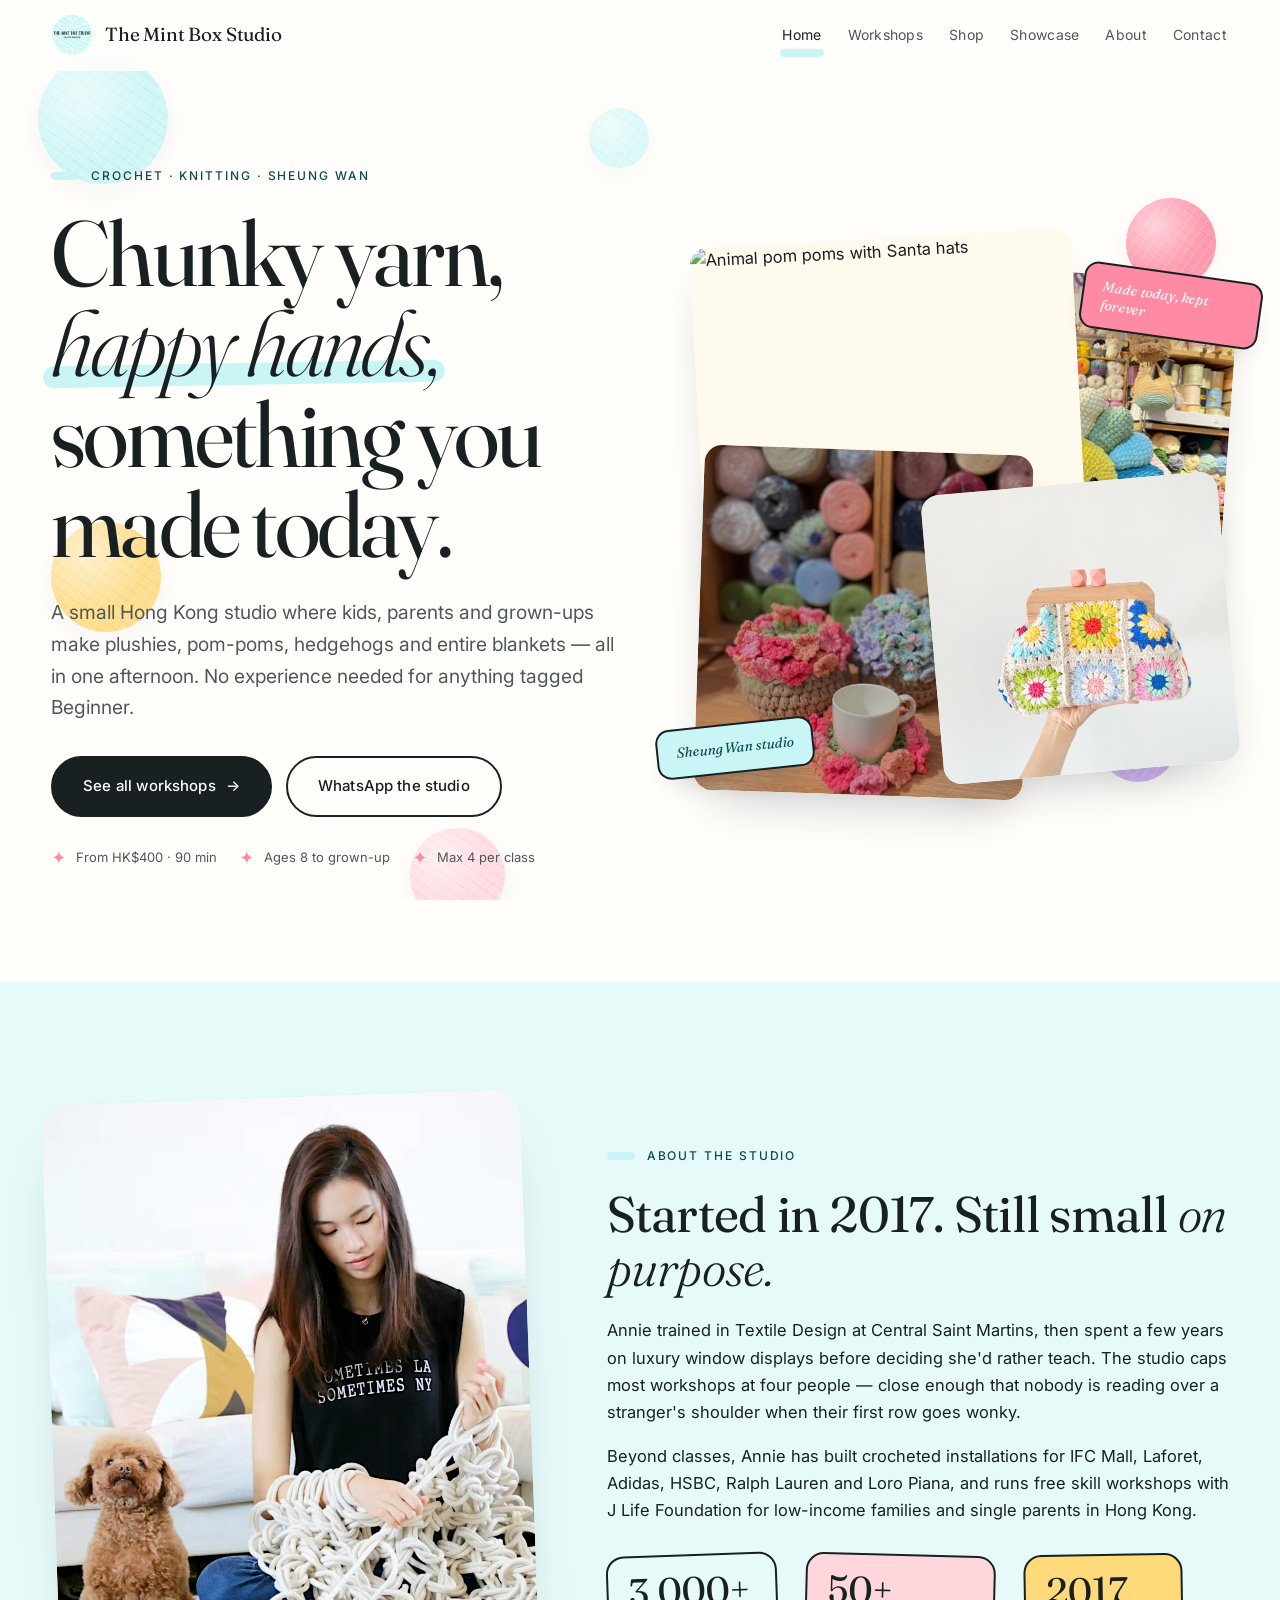
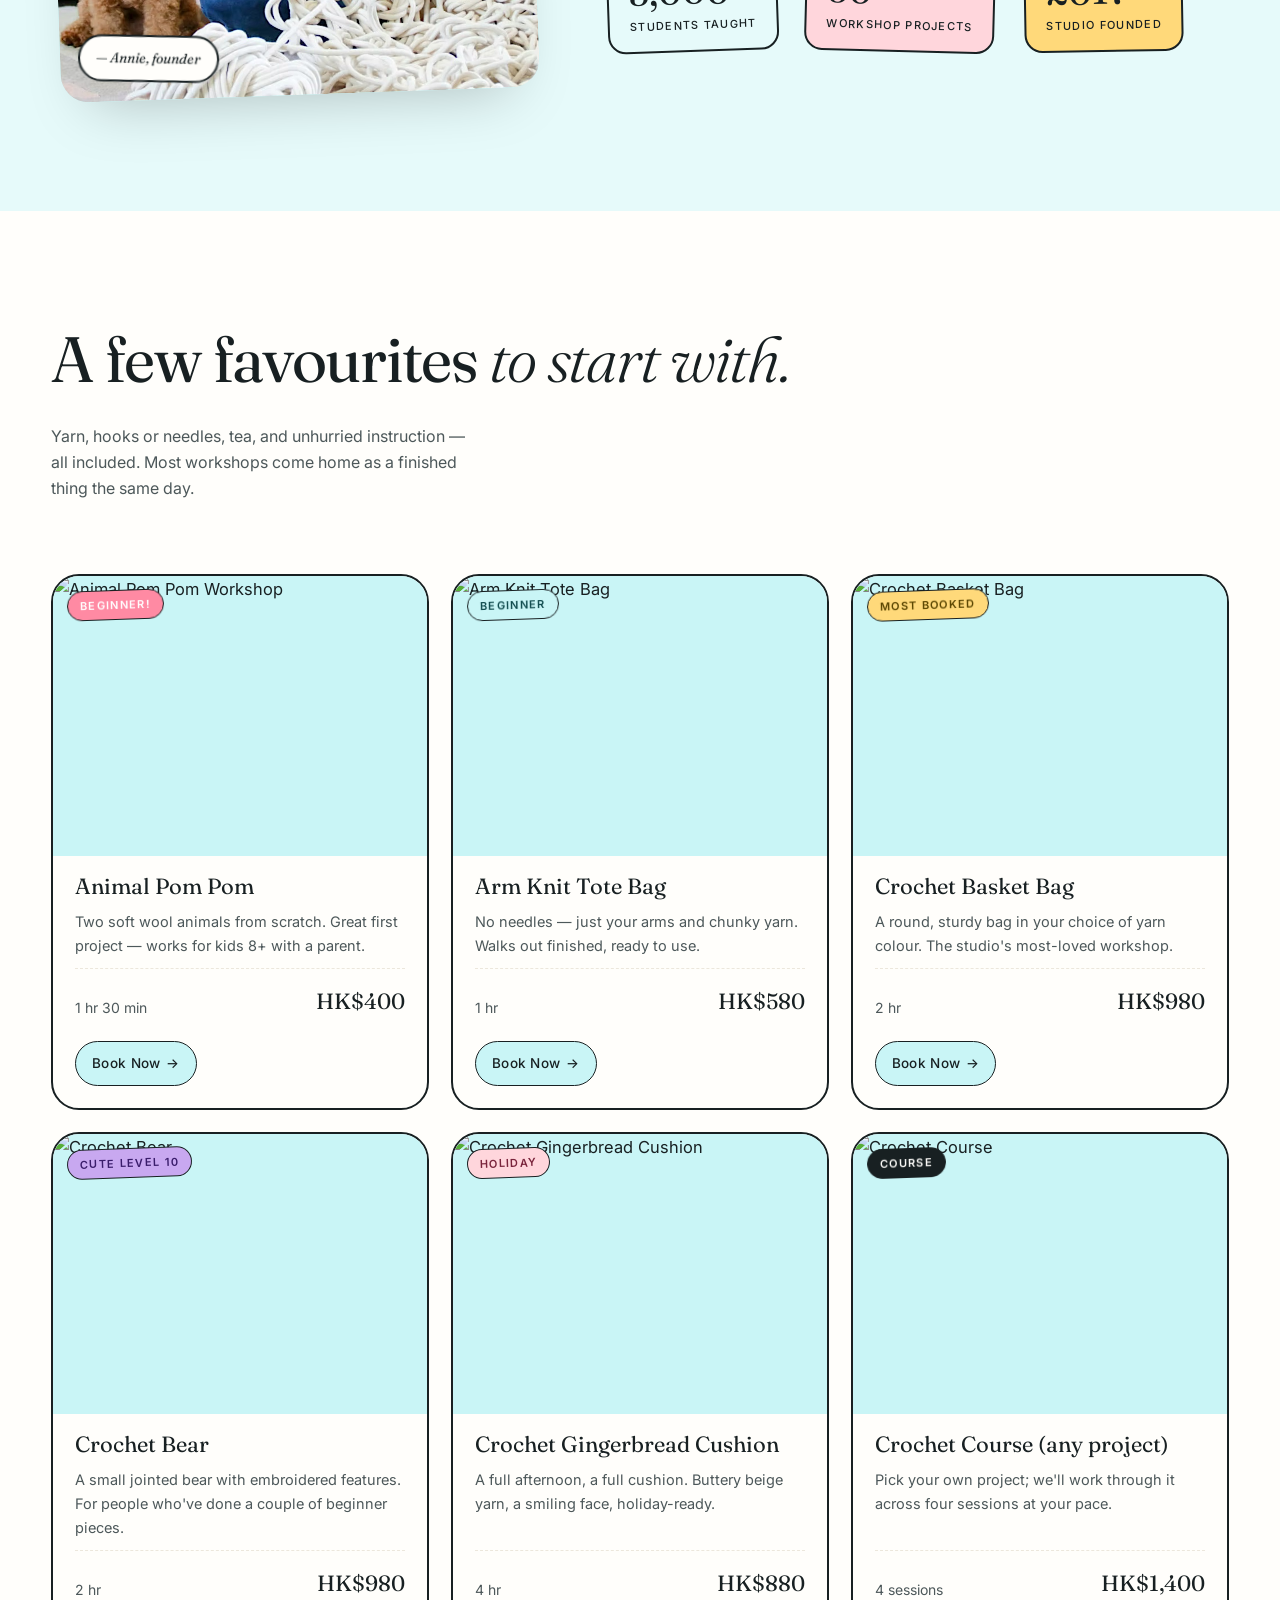
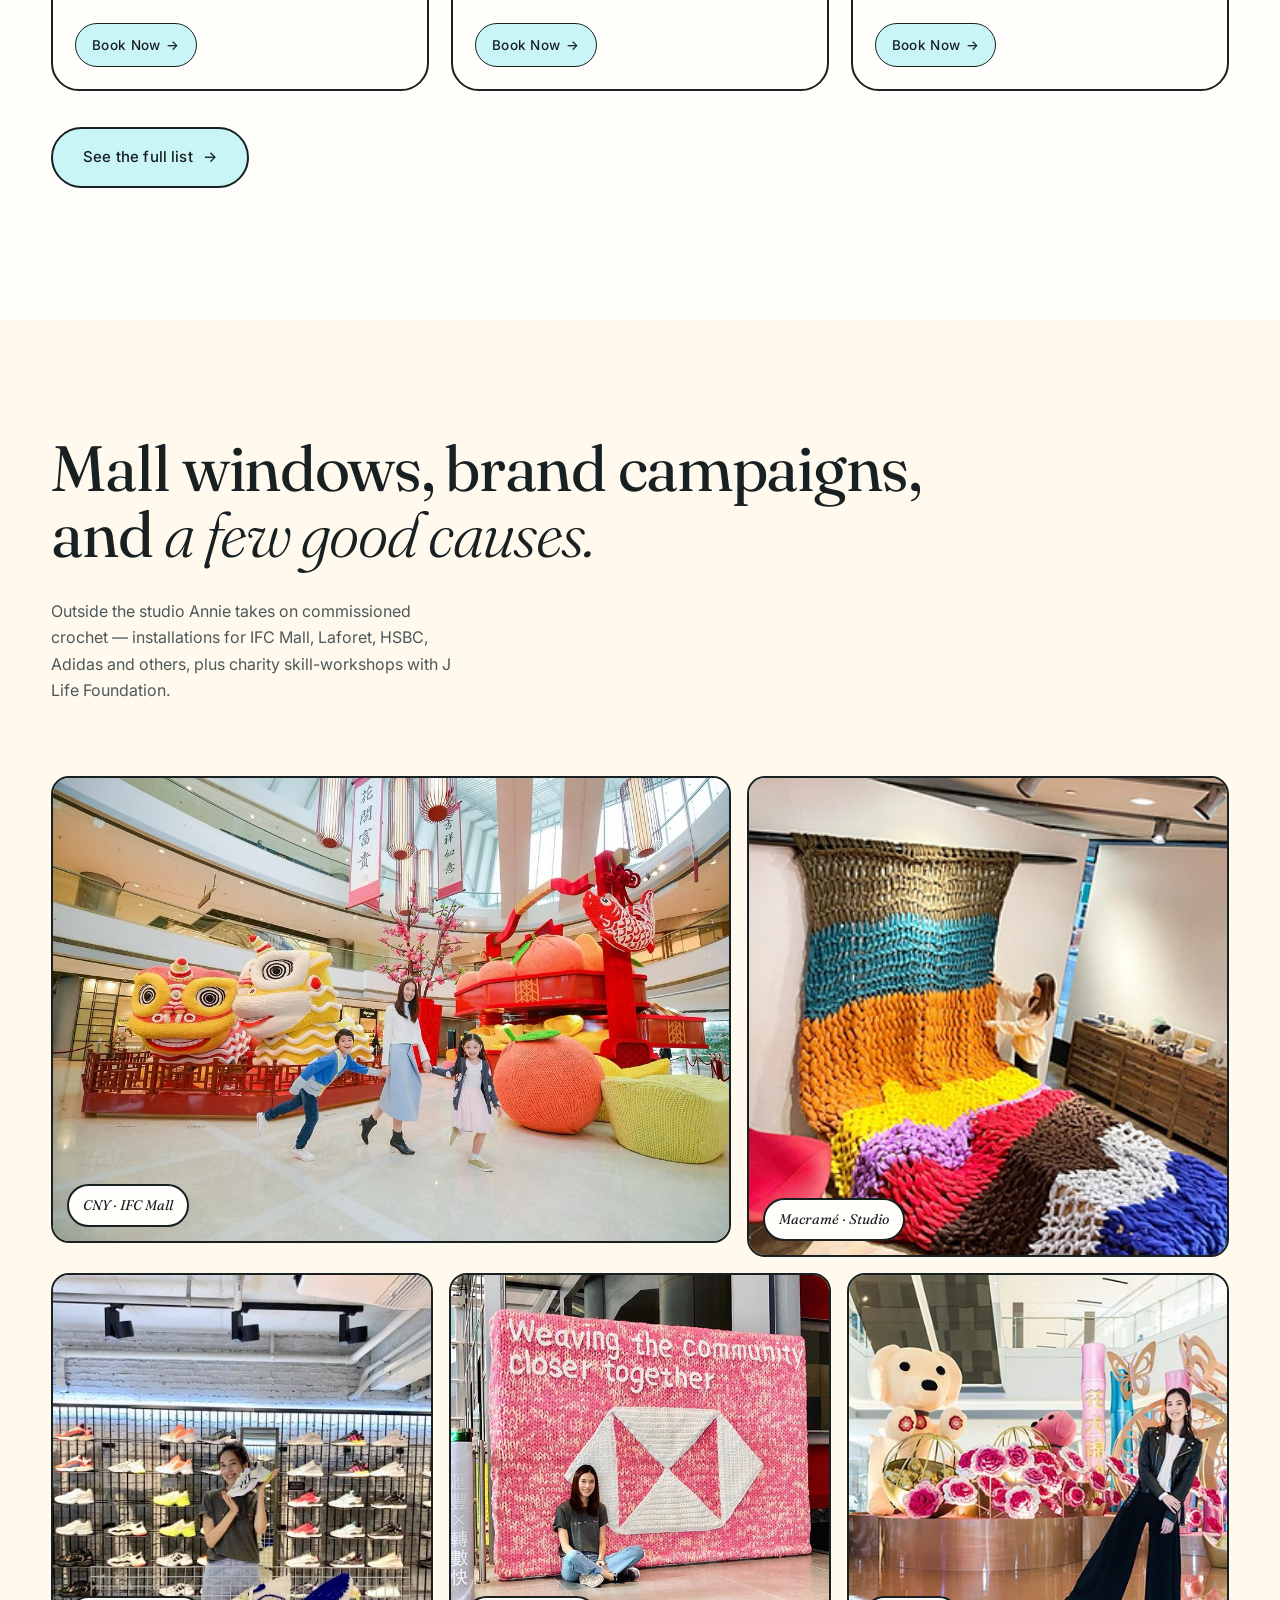
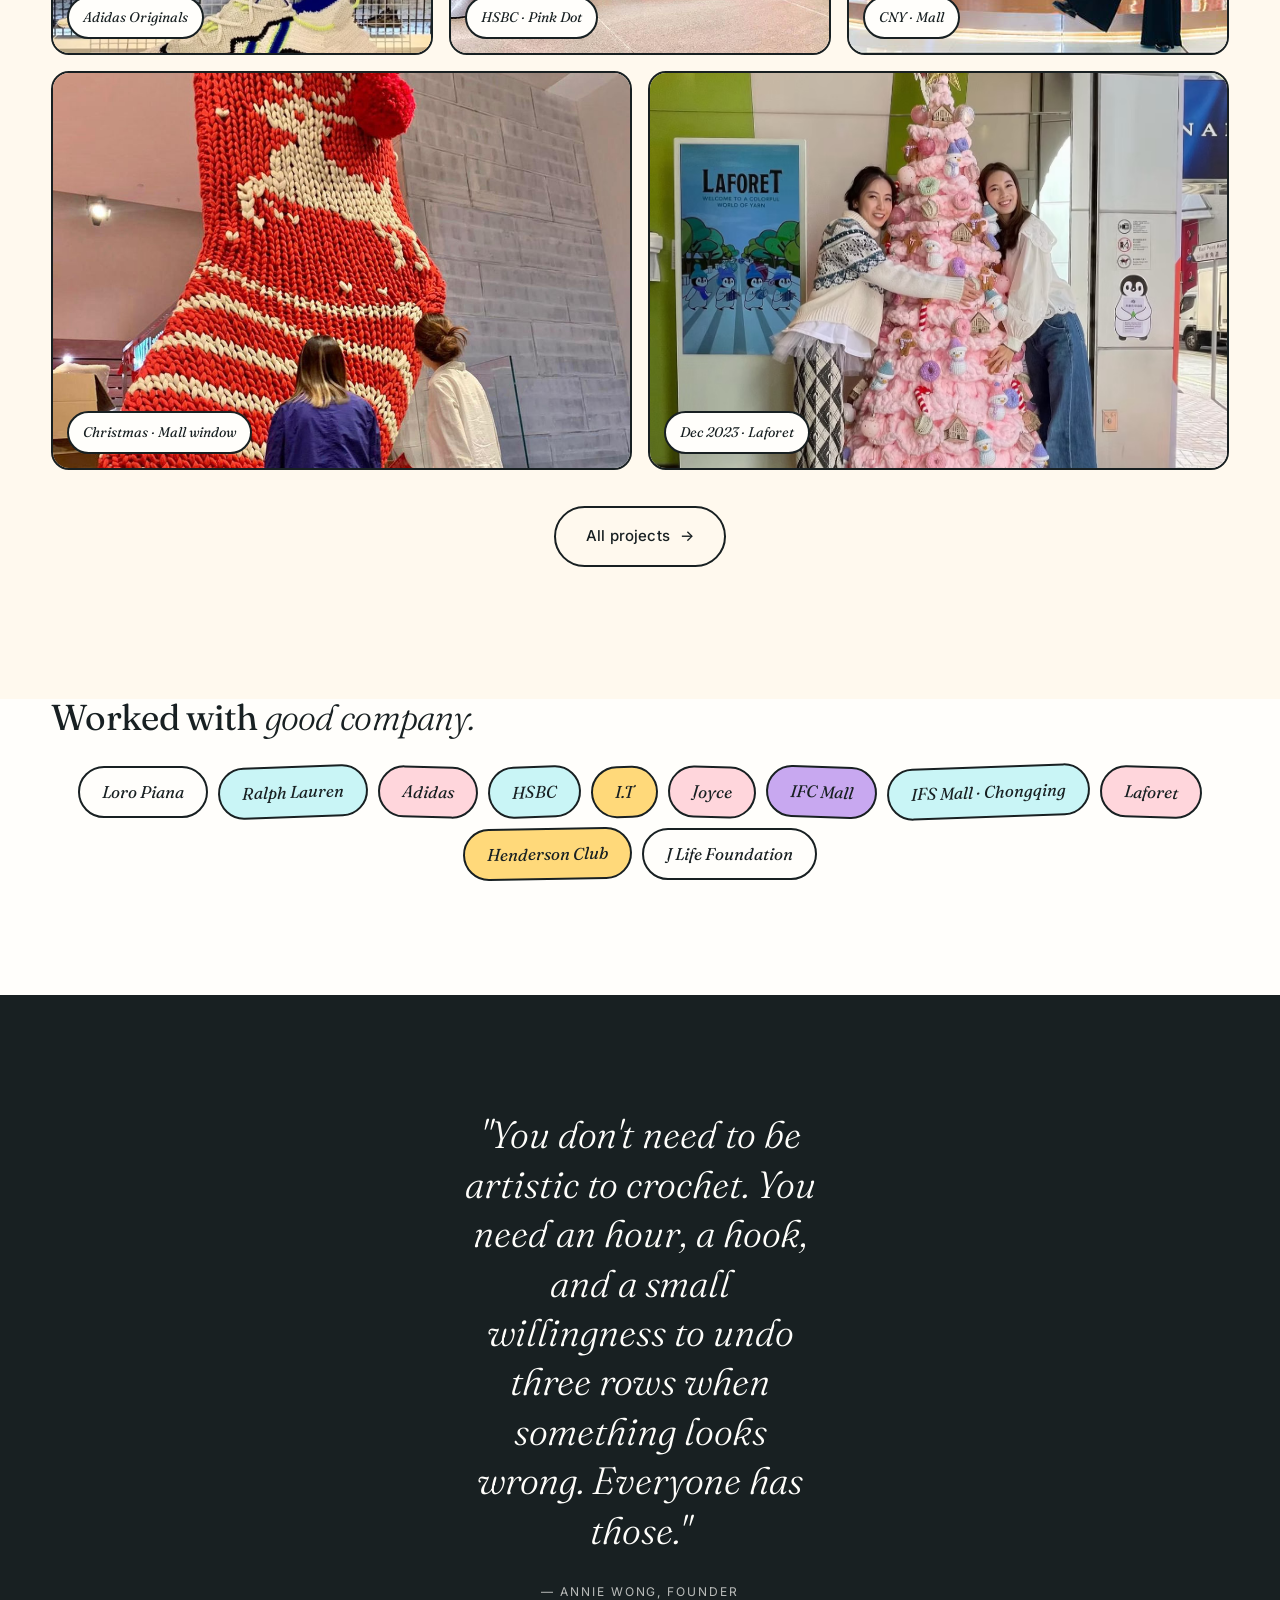
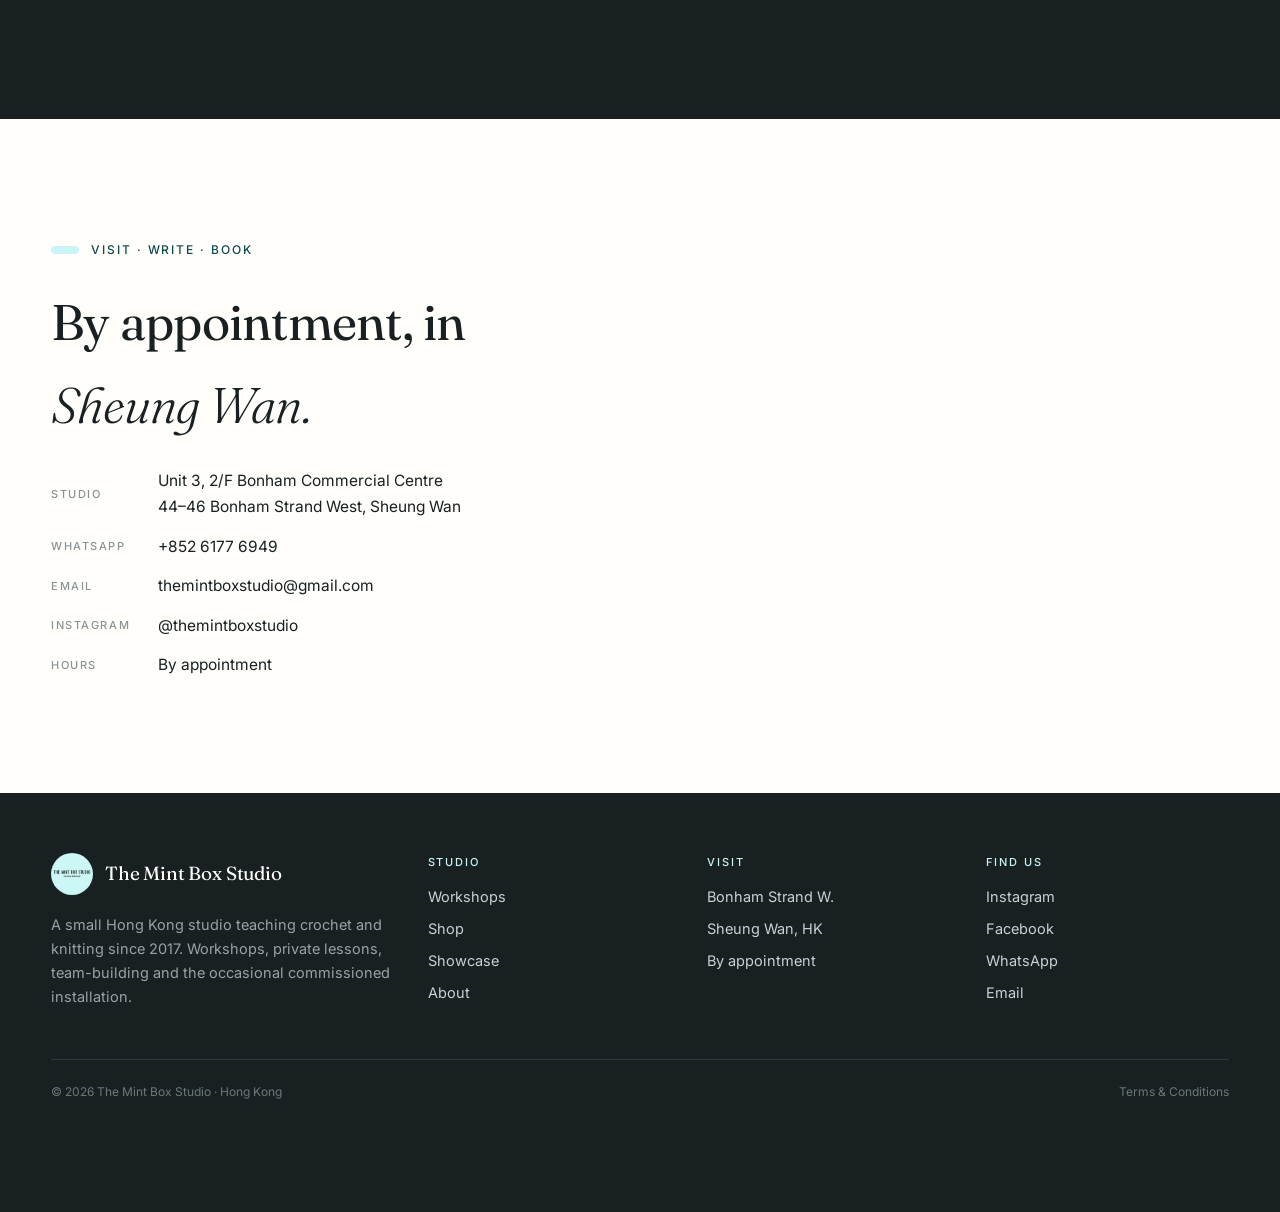
==== commit 6b58aff6: "Refresh hero collage with pom-pom and studio shots Swaps out the four collage photos. New set leads " ====
--- a/index.html
+++ b/index.html
@@ -73,10 +73,10 @@
       </div>
 
       <div class="hero-collage" aria-hidden="false">
-        <div class="collage-card c1"><img src="images/p35.jpg" alt="Giant crocheted Christmas stocking installation"></div>
-        <div class="collage-card c2"><img src="images/p18.jpg" alt="Two friends with a pink crochet Christmas tree"></div>
-        <div class="collage-card c3"><img src="images/p08.jpg" alt="Workshop students crocheting at the studio"></div>
-        <div class="collage-card c4"><img src="images/p05.jpg" alt="Pink chunky knit blanket with crocheted unicorn pillows"></div>
+        <div class="collage-card c1"><img src="https://static.wixstatic.com/media/d0a08a_1895f2297a784f19bef8f77c3c4b88da~mv2.jpg" alt="Animal pom poms with Santa hats" loading="eager"></div>
+        <div class="collage-card c2"><img src="images/insta/s100.jpg" alt="Smiling crochet sunflower in the Mint Box studio" loading="eager"></div>
+        <div class="collage-card c3"><img src="images/insta/s080.jpg" alt="Crochet pom-pom flower baskets and tea coaster" loading="eager"></div>
+        <div class="collage-card c4"><img src="images/insta/s050.jpg" alt="Granny square crochet clutch in pastel colours" loading="eager"></div>
         <span class="collage-pin tr">Made today, kept forever</span>
         <span class="collage-pin bl">Sheung Wan studio</span>
       </div>
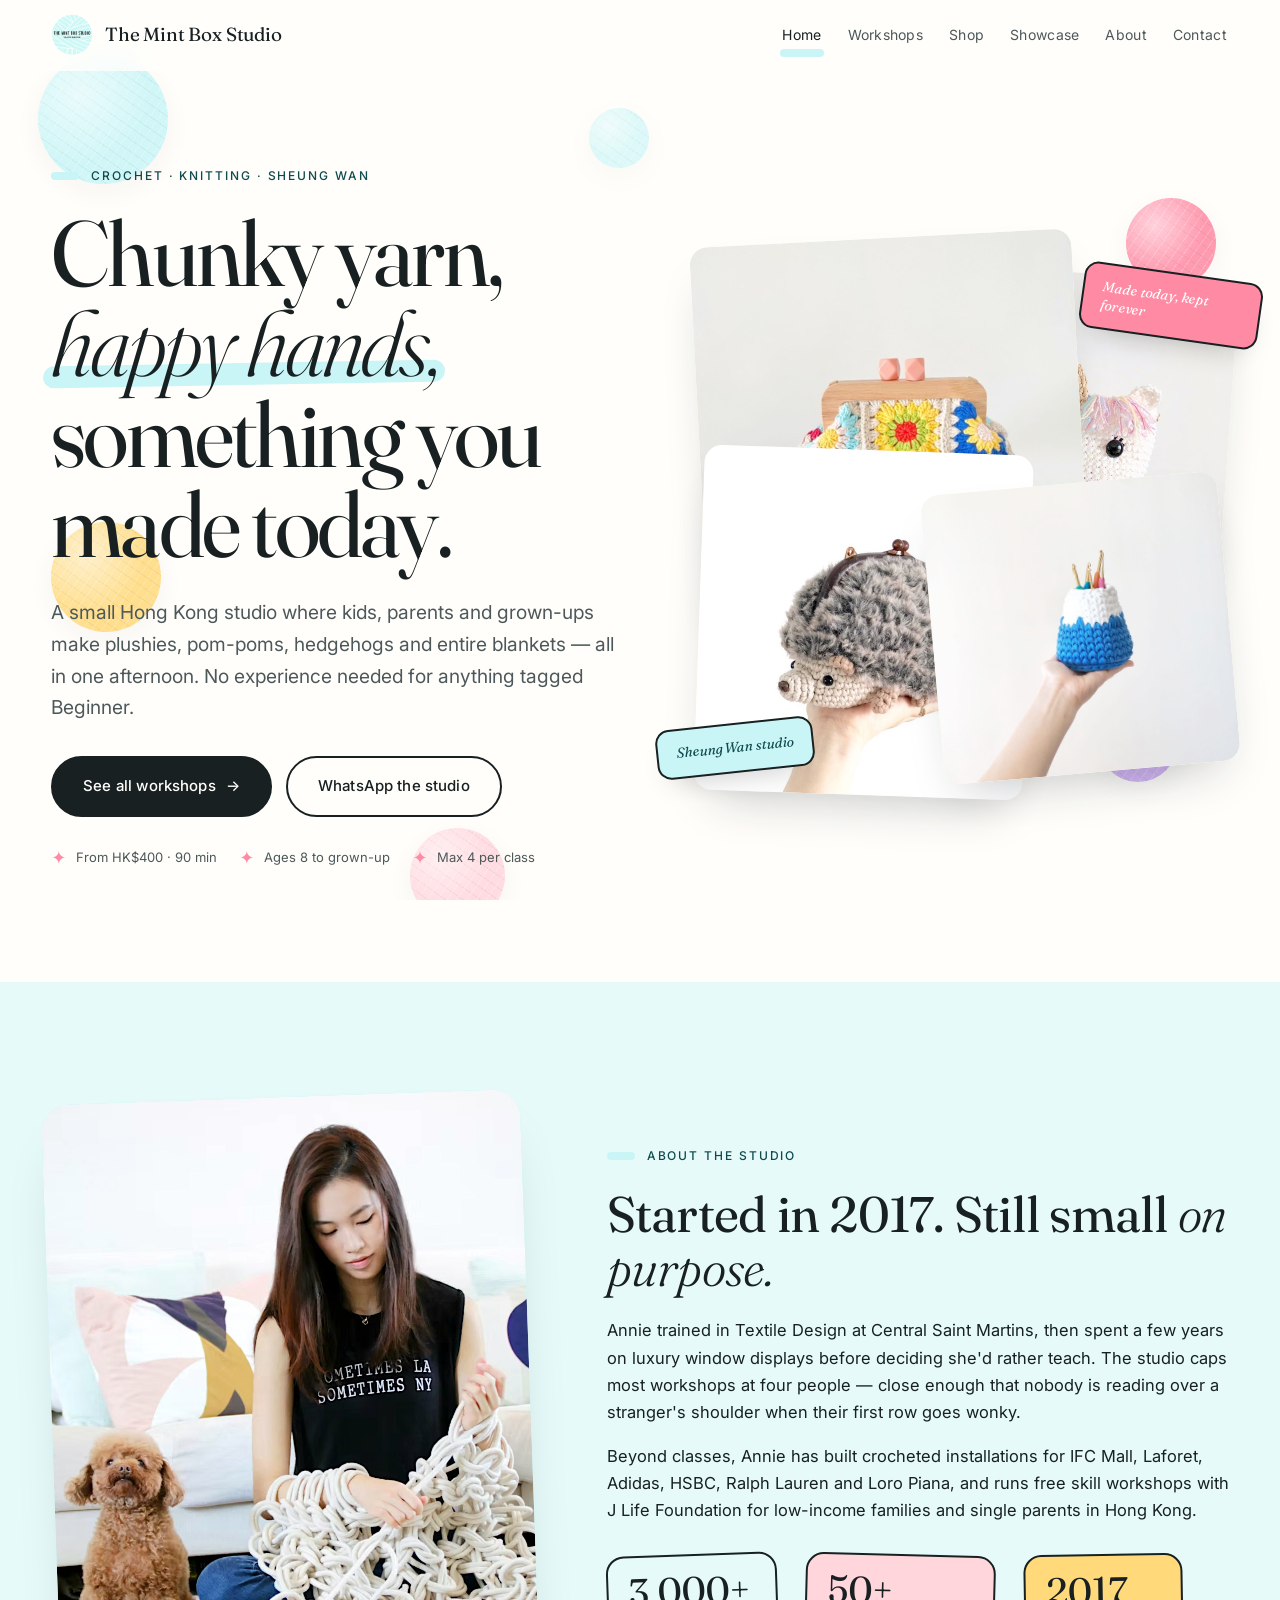
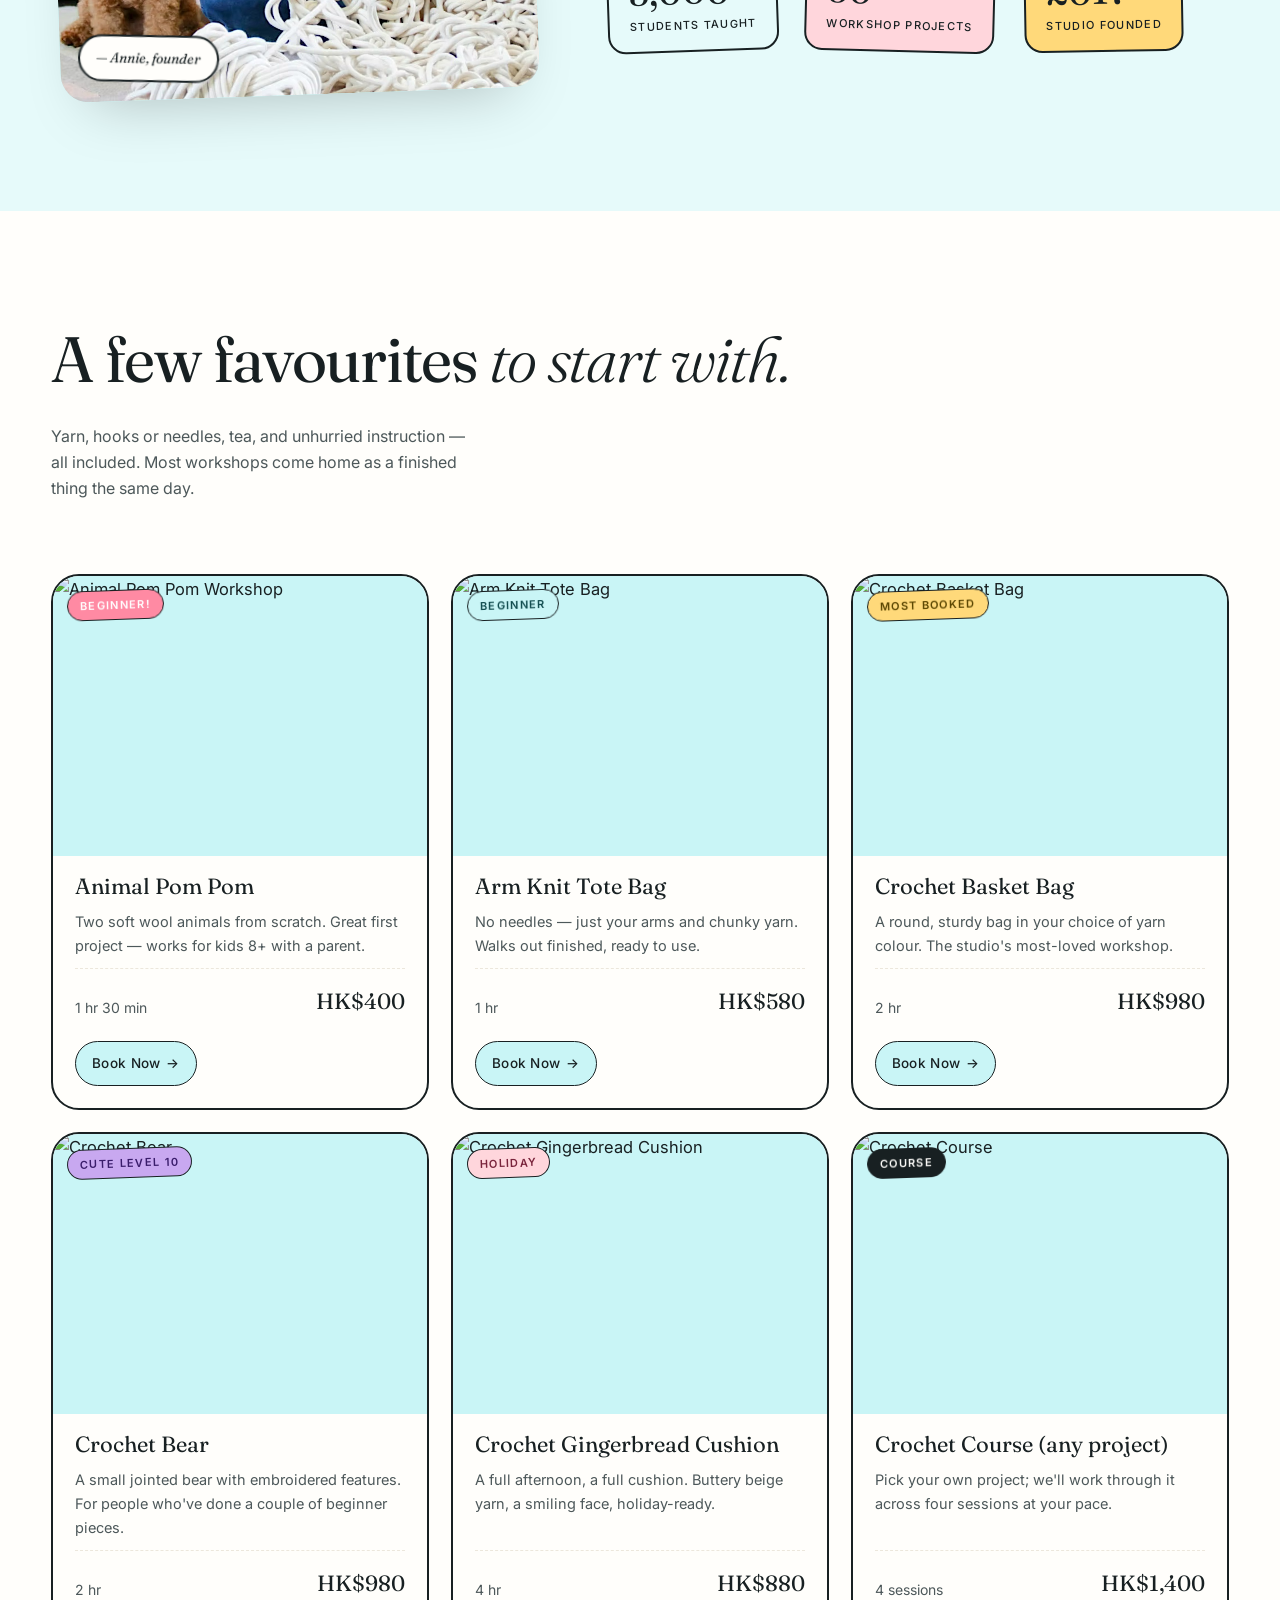
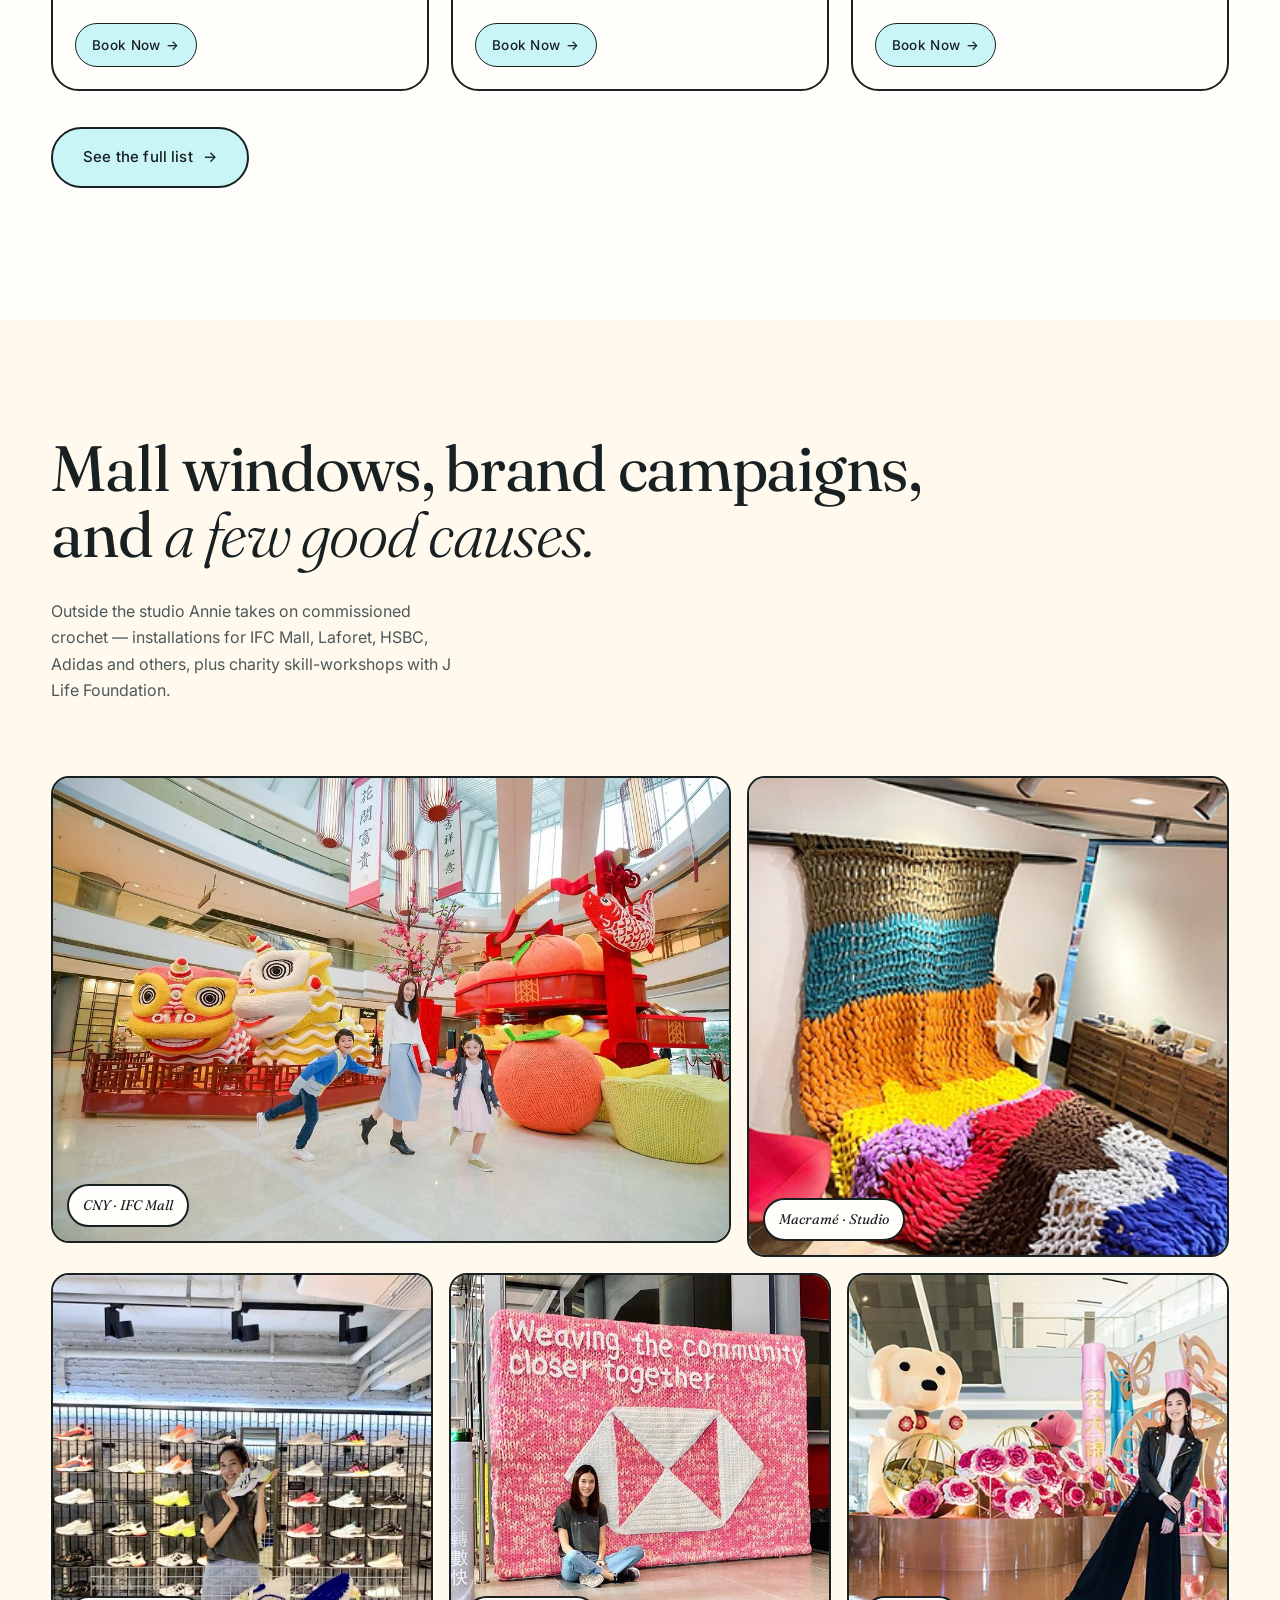
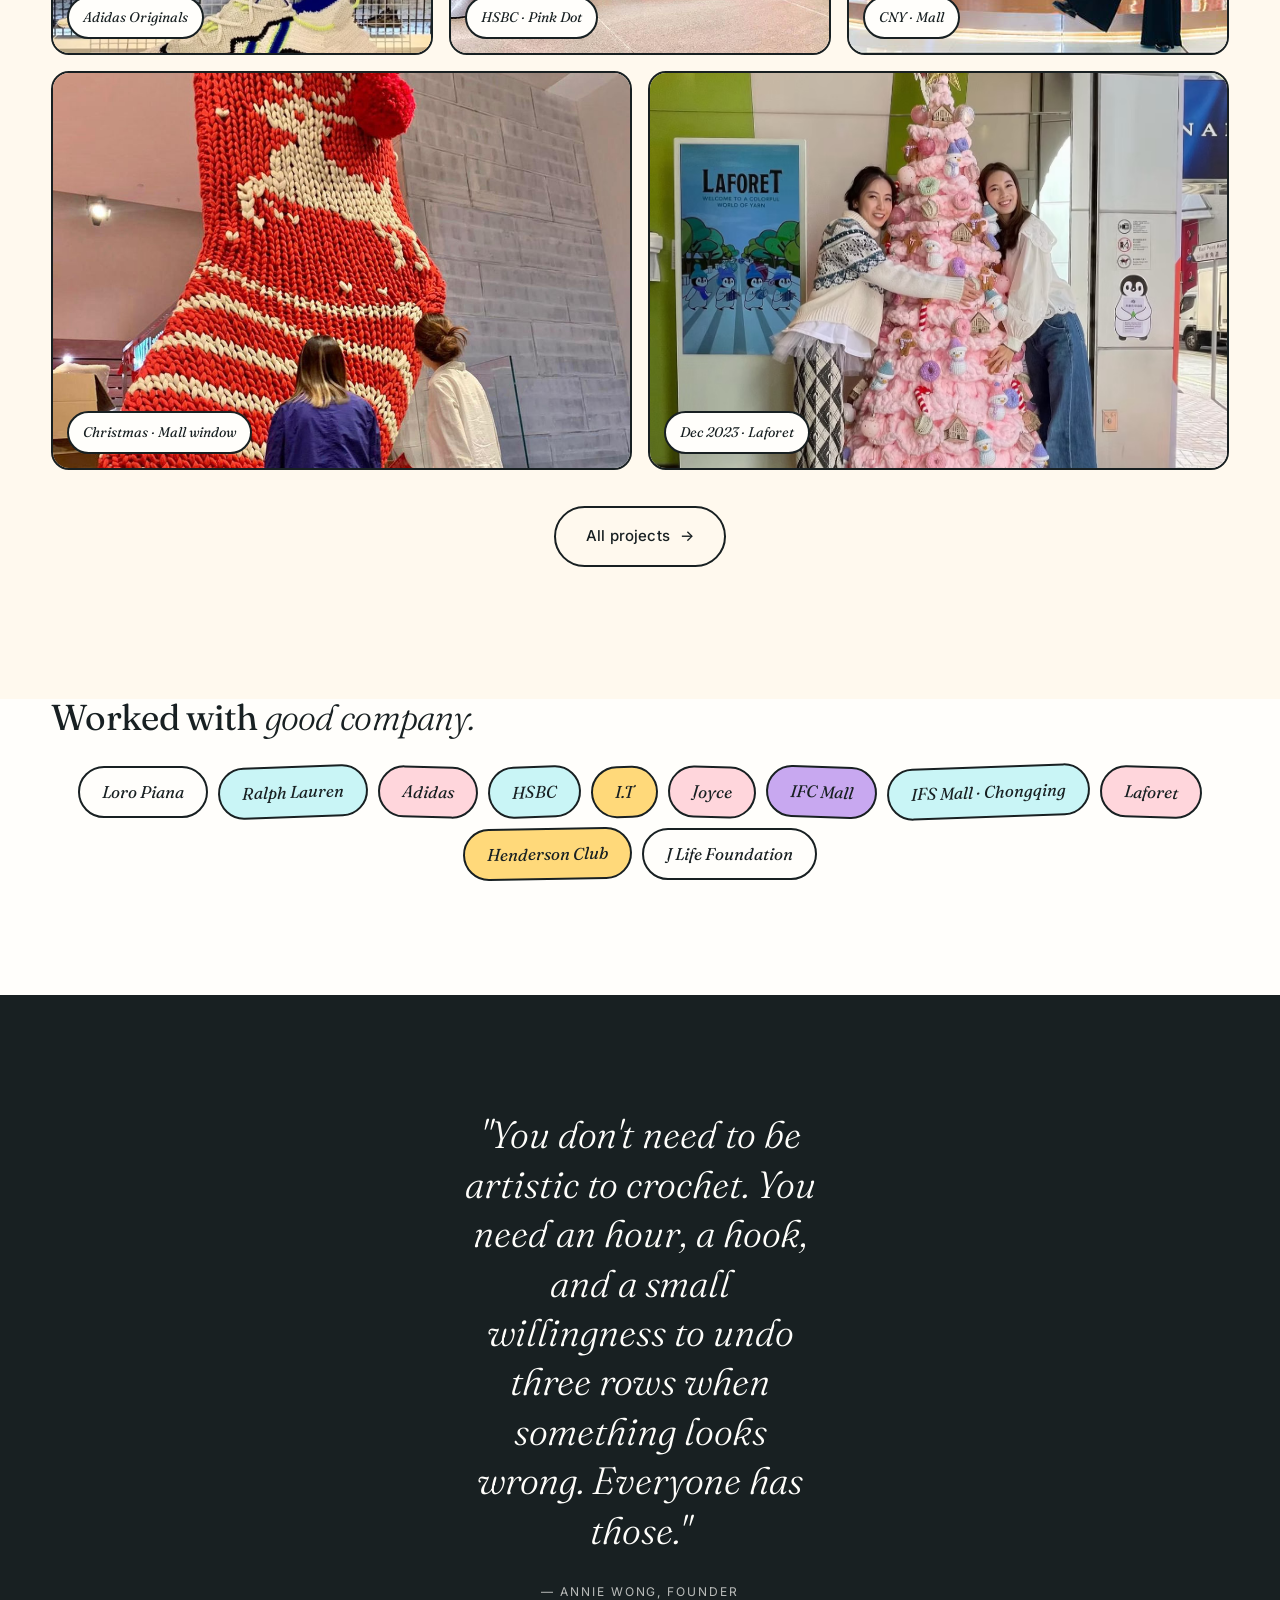
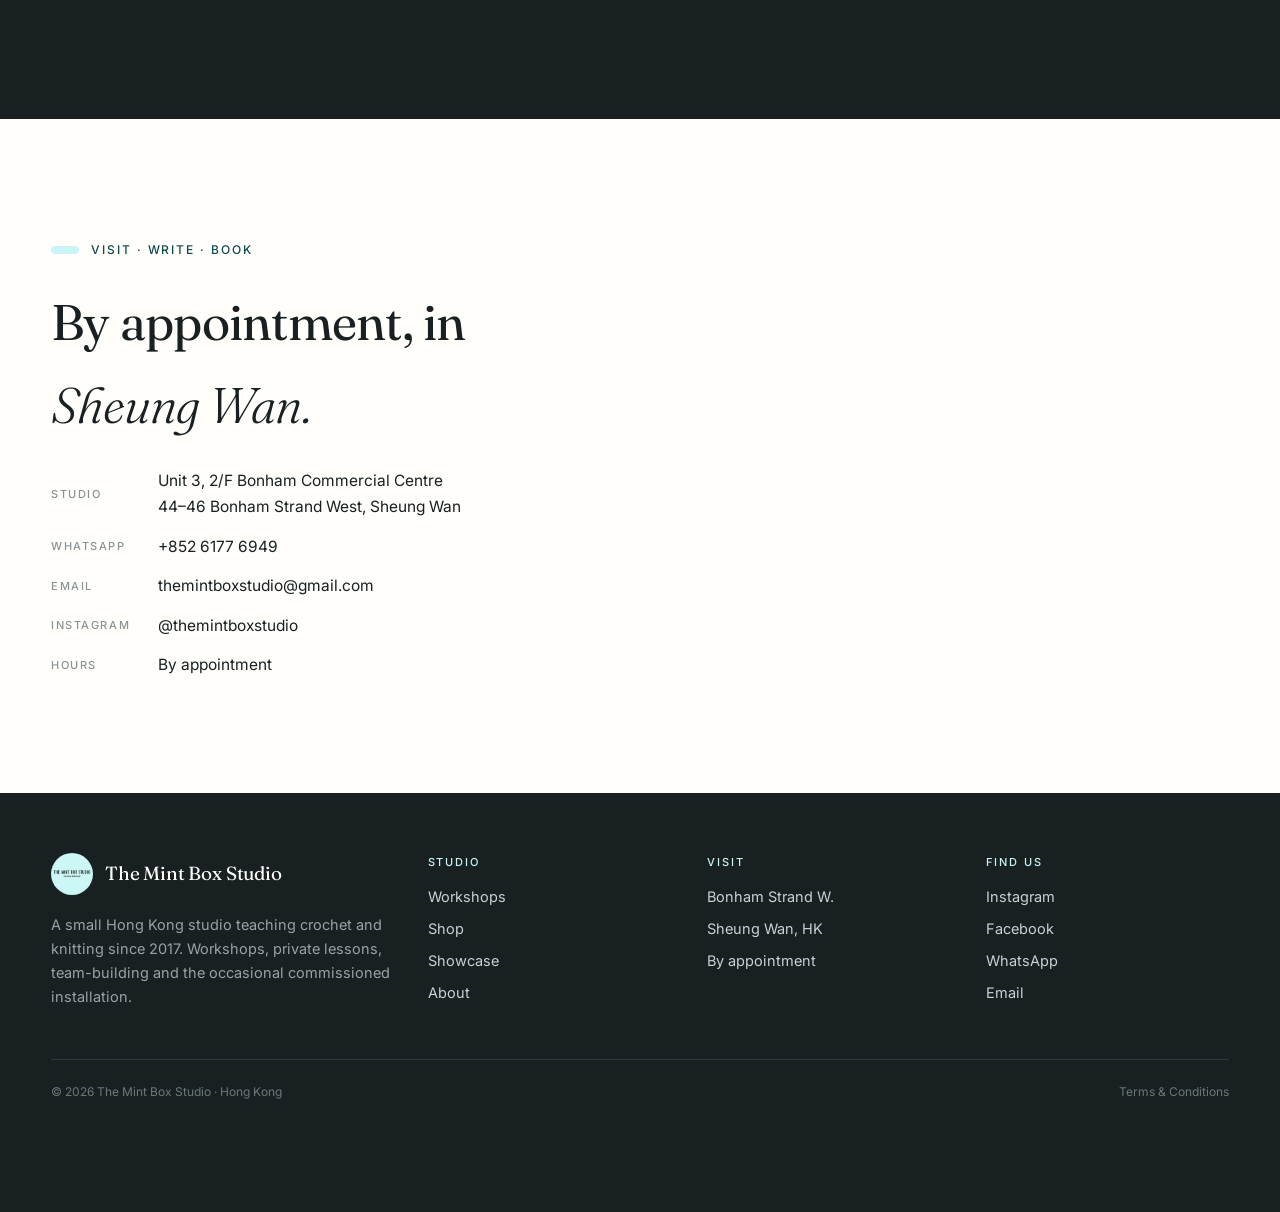
==== commit d0c514b1: "Remove circled gallery images and refresh hero collage" ====
--- a/index.html
+++ b/index.html
@@ -73,10 +73,10 @@
       </div>
 
       <div class="hero-collage" aria-hidden="false">
-        <div class="collage-card c1"><img src="https://static.wixstatic.com/media/d0a08a_1895f2297a784f19bef8f77c3c4b88da~mv2.jpg" alt="Animal pom poms with Santa hats" loading="eager"></div>
-        <div class="collage-card c2"><img src="images/insta/s100.jpg" alt="Smiling crochet sunflower in the Mint Box studio" loading="eager"></div>
-        <div class="collage-card c3"><img src="images/insta/s080.jpg" alt="Crochet pom-pom flower baskets and tea coaster" loading="eager"></div>
-        <div class="collage-card c4"><img src="images/insta/s050.jpg" alt="Granny square crochet clutch in pastel colours" loading="eager"></div>
+        <div class="collage-card c1"><img src="images/insta/s050.jpg" alt="Granny square crochet clutch in pastel colours" loading="eager"></div>
+        <div class="collage-card c2"><img src="images/insta/s018.jpg" alt="Unicorn crochet bag with rainbow mane" loading="eager"></div>
+        <div class="collage-card c3"><img src="images/insta/s019.jpg" alt="Fluffy hedgehog clasp purse" loading="eager"></div>
+        <div class="collage-card c4"><img src="images/insta/s032.jpg" alt="Mount Fuji crochet pot holding gold crochet hooks" loading="eager"></div>
         <span class="collage-pin tr">Made today, kept forever</span>
         <span class="collage-pin bl">Sheung Wan studio</span>
       </div>
--- a/style.css
+++ b/style.css
@@ -730,12 +730,11 @@
 .bk .arr { transition: transform .25s ease; }
 .bk:hover .arr { transform: translateX(3px); }
 
-/* ---------- showcase: dense IG-style grid with press-to-peek ---------- */
+/* ---------- showcase: dense IG-style grid with click-to-enlarge ---------- */
 .sh-grid {
   display: grid;
   grid-template-columns: repeat(8, 1fr);
   gap: 6px;
-  overflow: visible;
 }
 .sh-tile {
   position: relative;
@@ -748,8 +747,7 @@
   user-select: none;
   -webkit-user-select: none;
   -webkit-tap-highlight-color: transparent;
-  transition: transform .35s cubic-bezier(.34,1.56,.64,1), box-shadow .35s ease, border-radius .25s ease, z-index 0s;
-  will-change: transform;
+  transition: transform .25s ease, box-shadow .25s ease;
 }
 .sh-tile img,
 .sh-tile video {
@@ -757,48 +755,101 @@
   object-fit: cover;
   display: block;
   pointer-events: none;
-  transition: filter .25s ease;
 }
 .sh-tile:hover {
   transform: translateY(-2px);
   box-shadow: 0 10px 20px -12px rgba(20,30,35,.25);
   z-index: 1;
 }
-.sh-tile.peek {
-  transform: scale(2.6) translateY(-6px);
-  border-radius: 12px;
-  box-shadow: 0 50px 80px -28px rgba(20,30,35,.55), 0 0 0 1px rgba(20,30,35,.15);
-  z-index: 50;
-  cursor: zoom-out;
-}
 .sh-tile .sh-vid {
   position: absolute;
   top: 6px; right: 6px;
-  width: 18px; height: 18px;
+  width: 22px; height: 22px;
   display: flex;
   align-items: center;
   justify-content: center;
   background: rgba(20,30,35,.7);
   color: var(--cream);
   border-radius: 50%;
-  font-size: 9px;
+  font-size: 10px;
   padding-left: 1px;
   pointer-events: none;
-  transition: opacity .2s ease;
-}
-.sh-tile.peek .sh-vid { opacity: 0; }
-@media (max-width: 1100px) {
-  .sh-grid { grid-template-columns: repeat(6, 1fr); }
-  .sh-tile.peek { transform: scale(2.2) translateY(-4px); }
-}
+}
+@media (max-width: 1100px) { .sh-grid { grid-template-columns: repeat(6, 1fr); } }
+@media (max-width: 720px)  { .sh-grid { grid-template-columns: repeat(4, 1fr); gap: 4px; } }
+@media (max-width: 480px)  { .sh-grid { grid-template-columns: repeat(3, 1fr); gap: 4px; } }
+
+/* lightbox */
+.sh-lightbox {
+  position: fixed;
+  inset: 0;
+  background: rgba(15,22,26,.92);
+  display: none;
+  align-items: center;
+  justify-content: center;
+  z-index: 100;
+  padding: 24px;
+  opacity: 0;
+  transition: opacity .25s ease, background .2s ease;
+  cursor: zoom-out;
+}
+.sh-lightbox.open {
+  display: flex;
+  opacity: 1;
+}
+/* don't dim the screen behind HDR-capable videos — keep the surroundings
+   bright so the OS doesn't tone-map / lower brightness */
+.sh-lightbox.video {
+  background: rgba(255, 254, 251, 0.88);
+}
+.sh-lightbox.video .sh-close {
+  background: rgba(20, 30, 35, 0.18);
+  color: var(--ink);
+}
+.sh-lightbox.video .sh-close:hover { background: rgba(20, 30, 35, 0.32); }
+.sh-lightbox img,
+.sh-lightbox video {
+  max-width: min(96vw, 1400px);
+  max-height: 92vh;
+  width: auto;
+  height: auto;
+  display: block;
+  border-radius: 10px;
+  box-shadow: 0 40px 80px -30px rgba(0,0,0,.6);
+  background: #000;
+}
+.sh-lightbox .sh-close {
+  position: absolute;
+  top: 18px; right: 18px;
+  width: 42px; height: 42px;
+  border-radius: 50%;
+  background: rgba(255,255,255,.12);
+  color: var(--cream);
+  border: 0;
+  font-size: 22px;
+  line-height: 1;
+  cursor: pointer;
+  display: flex;
+  align-items: center;
+  justify-content: center;
+  transition: background .2s ease, transform .2s ease;
+}
+.sh-lightbox .sh-close:hover { background: rgba(255,255,255,.22); transform: scale(1.05); }
 @media (max-width: 720px) {
-  .sh-grid { grid-template-columns: repeat(4, 1fr); gap: 4px; }
-  .sh-tile.peek { transform: scale(2.0) translateY(-3px); }
-}
-@media (max-width: 480px) {
-  .sh-grid { grid-template-columns: repeat(3, 1fr); gap: 4px; }
-  .sh-tile.peek { transform: scale(1.7); }
-}
+  .sh-lightbox { padding: 0; }
+  .sh-lightbox img,
+  .sh-lightbox video {
+    max-width: 100vw;
+    max-height: 100vh;
+    width: 100vw;
+    border-radius: 0;
+  }
+  .sh-lightbox .sh-close {
+    top: 12px; right: 12px;
+    width: 38px; height: 38px;
+  }
+}
+body.sh-locked { overflow: hidden; }
 
 /* ---------- showcase mosaic (legacy) ---------- */
 .mosaic {
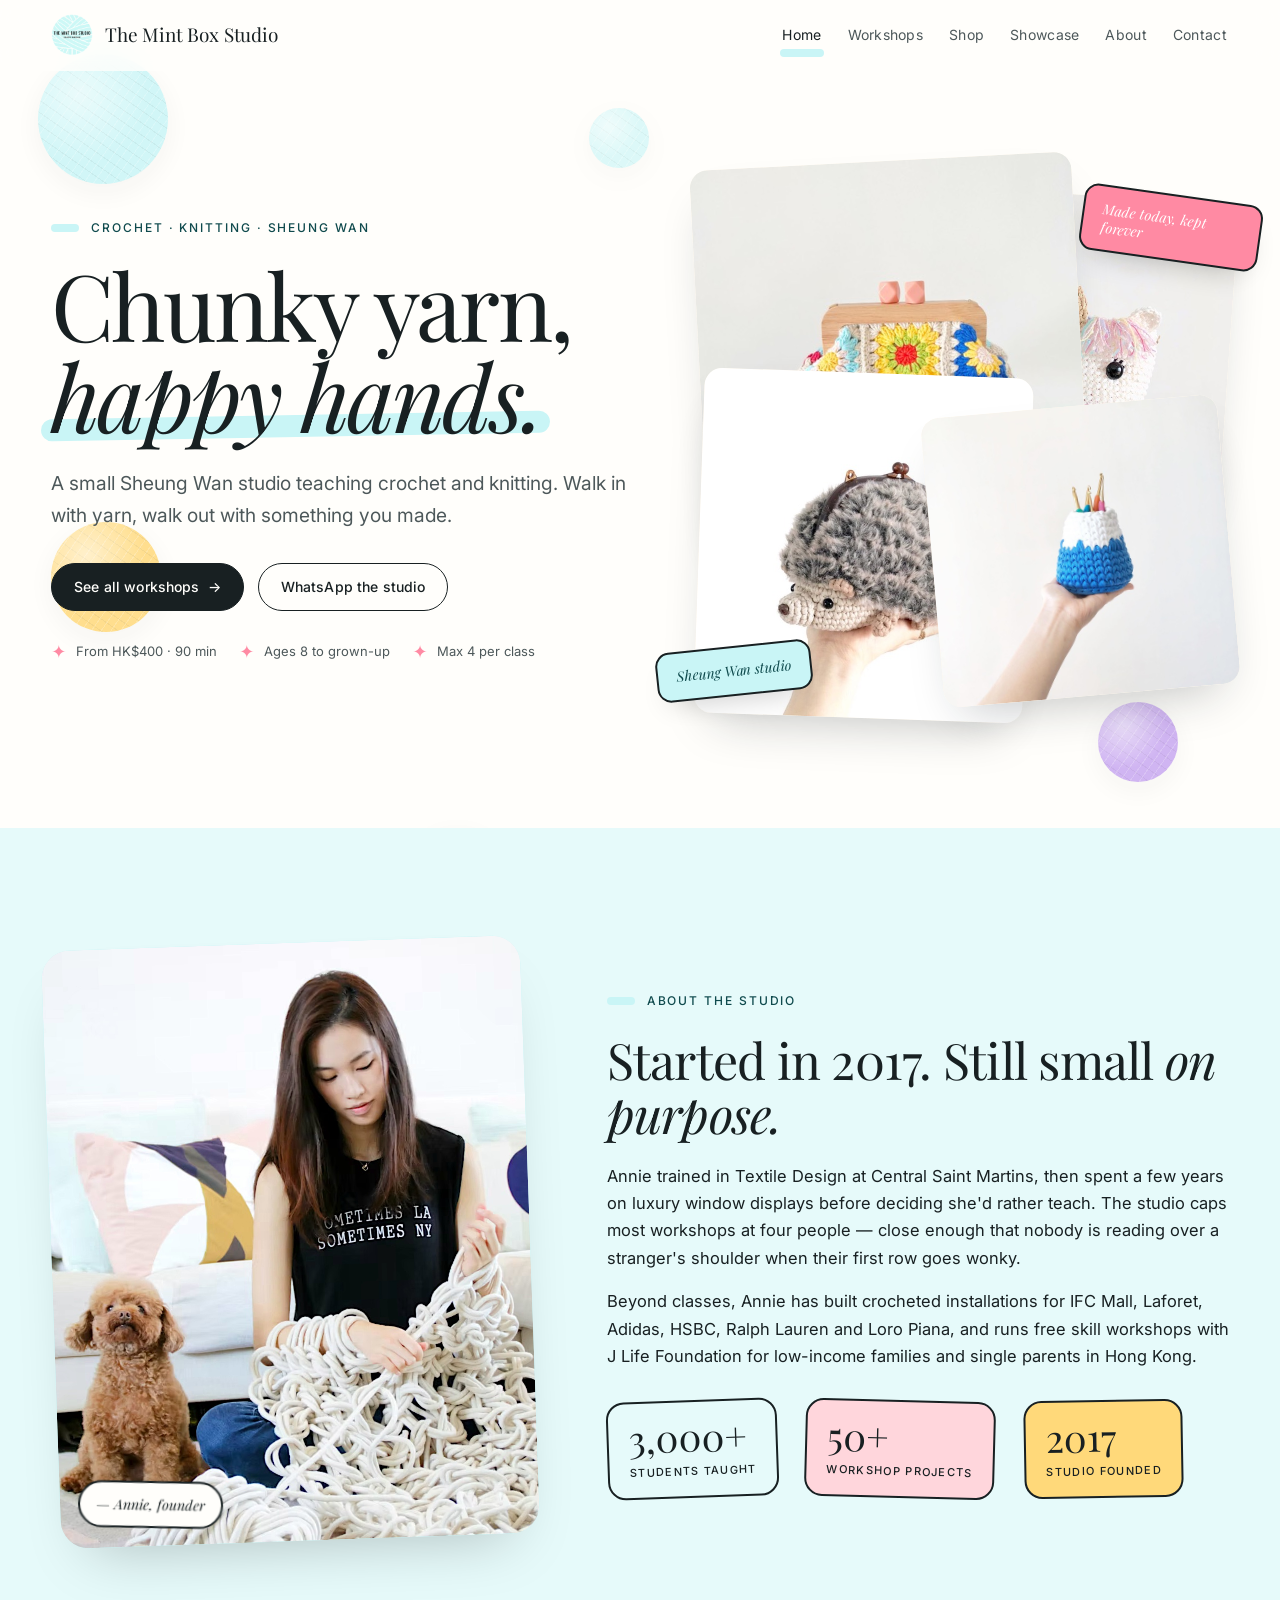
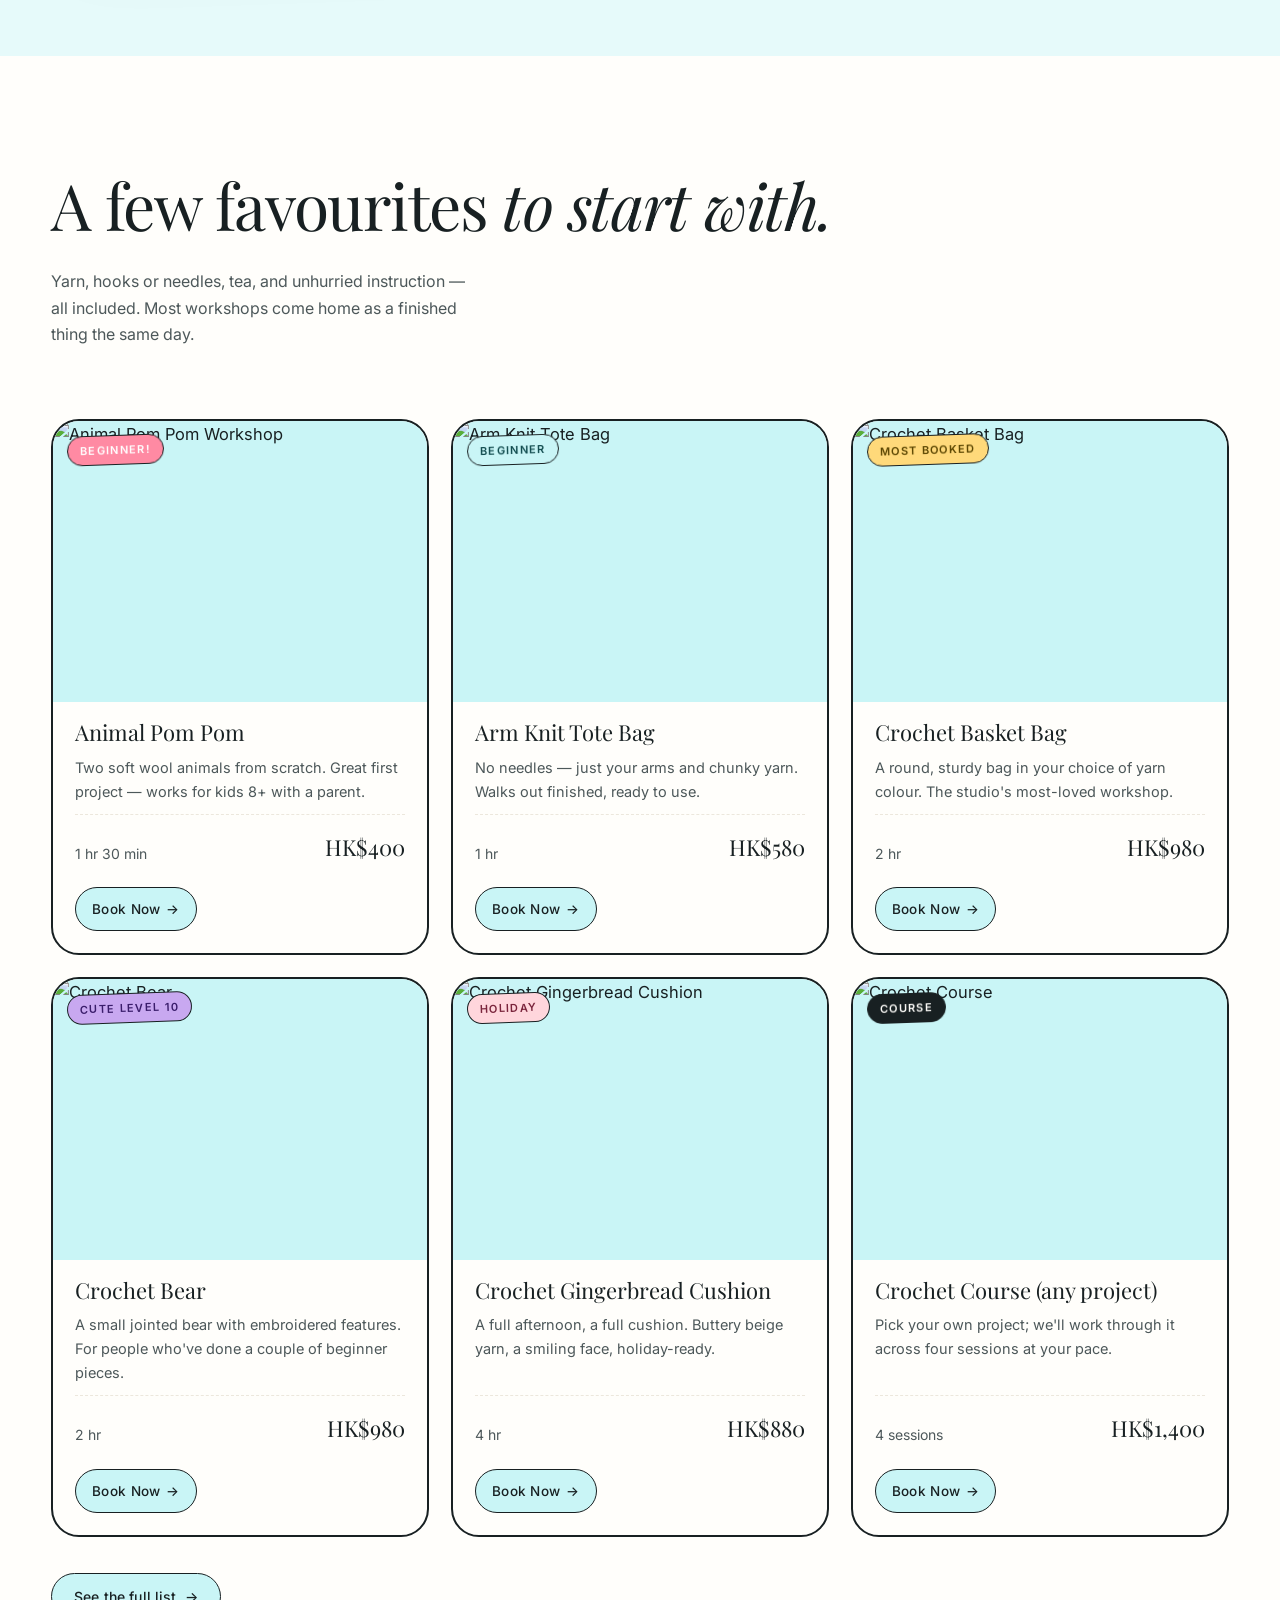
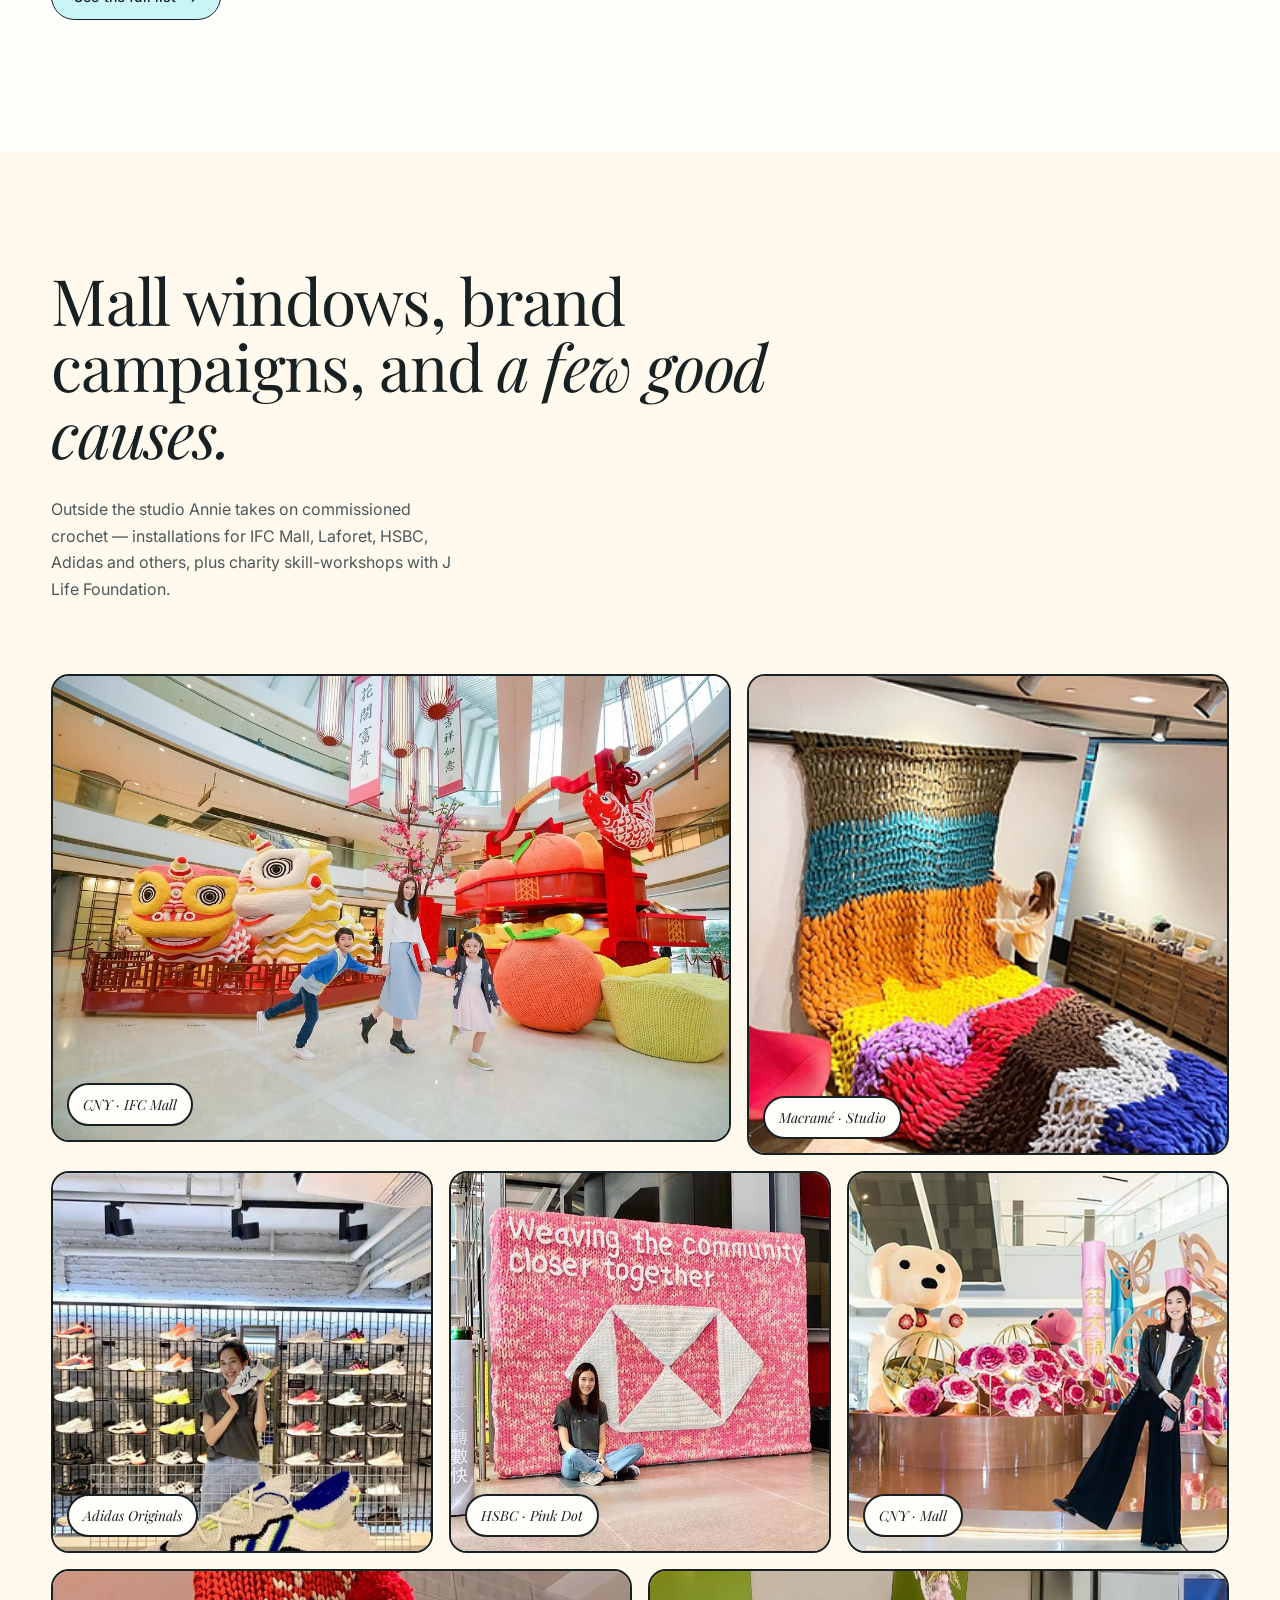
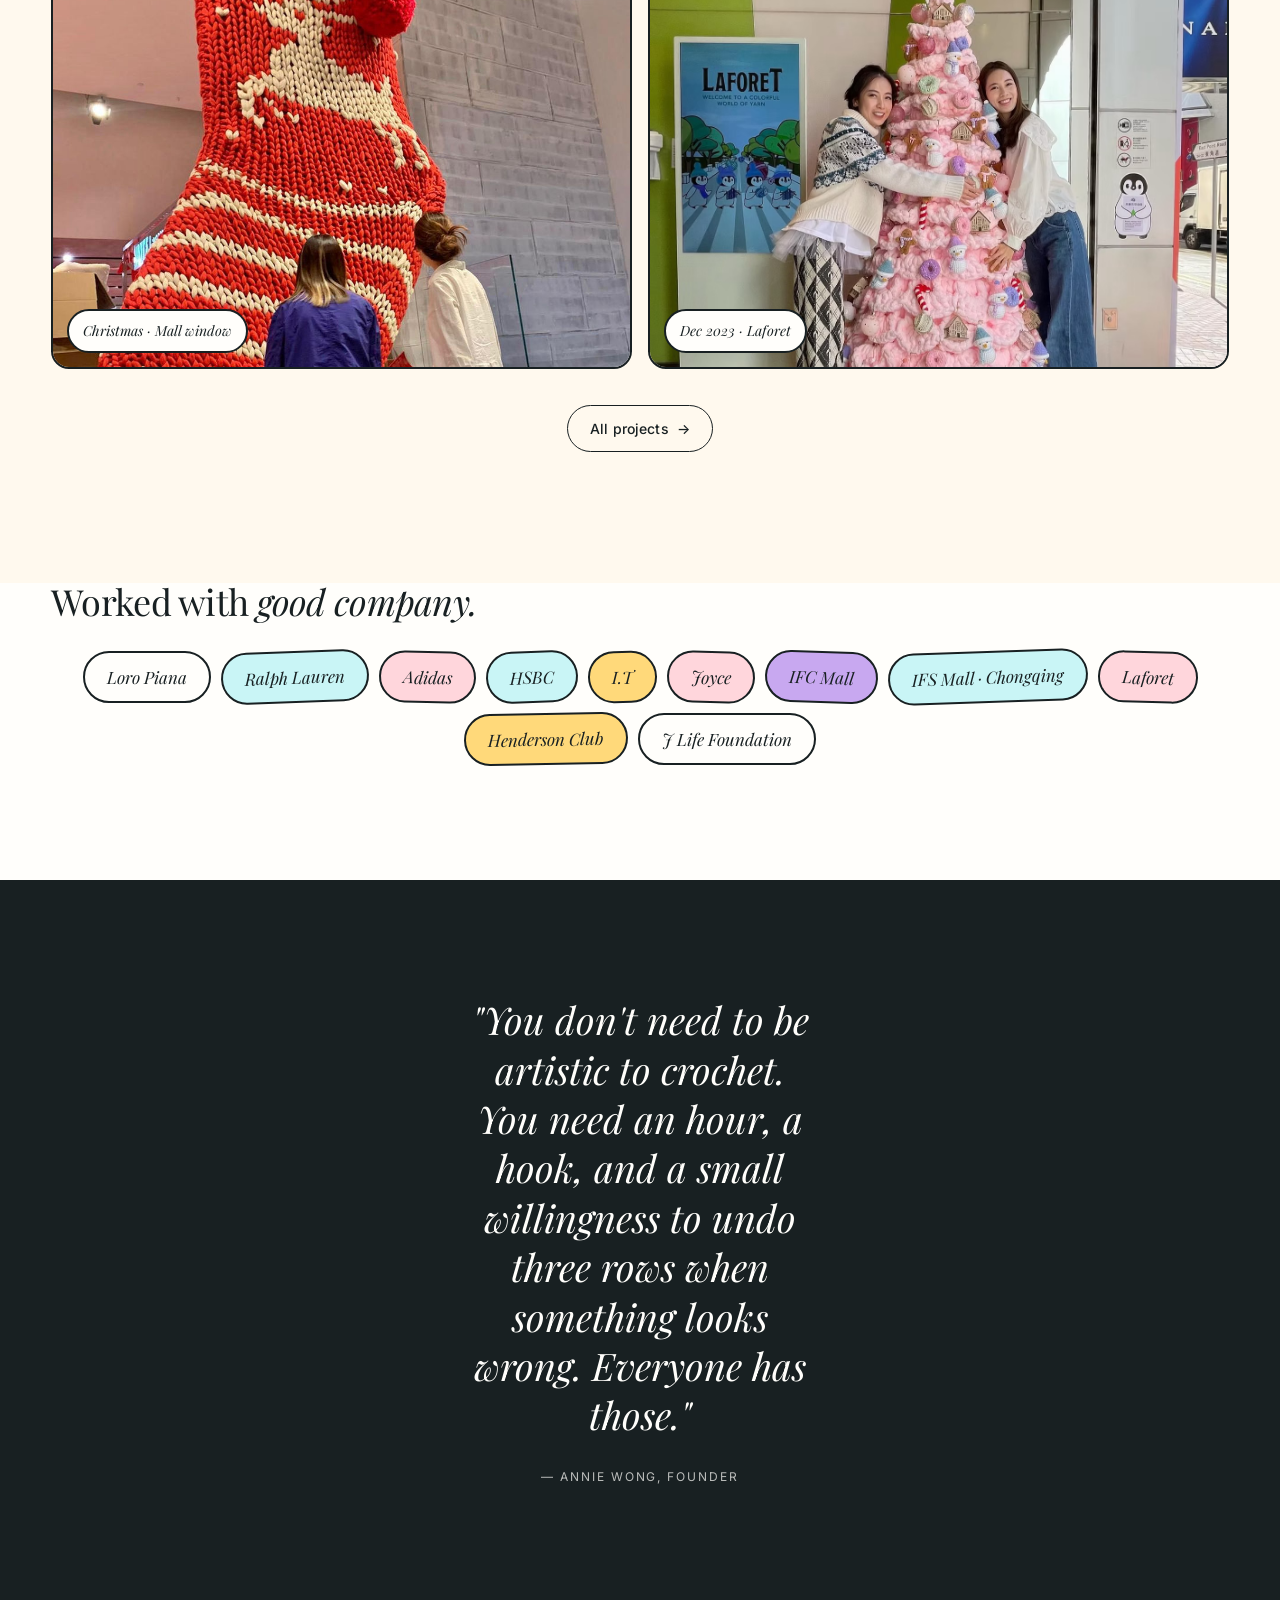
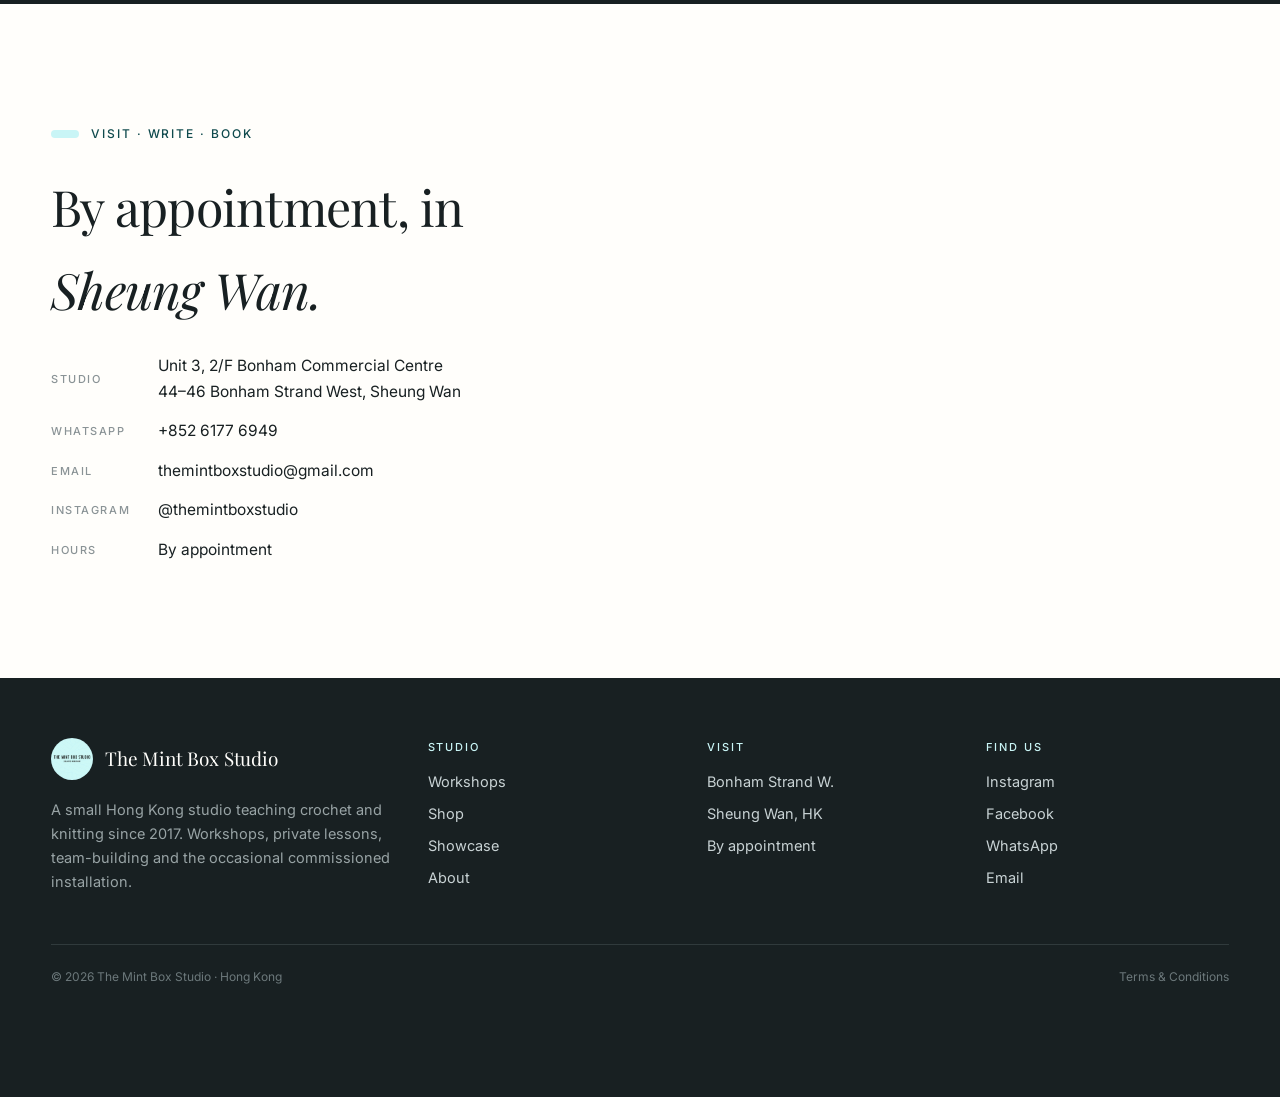
==== commit ffd389ed: "Drop status-bar tint, swap to Playfair, shrink buttons, tighten hero copy" ====
--- a/index.html
+++ b/index.html
@@ -5,7 +5,7 @@
 <meta name="viewport" content="width=device-width, initial-scale=1, viewport-fit=cover" />
 <title>The Mint Box Studio — Crochet & Knitting Workshops · Hong Kong</title>
 <meta name="description" content="A small Sheung Wan studio teaching crochet and knitting in Hong Kong. Kid-friendly workshops, private lessons and team-building with Annie Wong — chunky yarn, cute plushies, finished projects same day." />
-<meta name="theme-color" content="#c9f5f6" />
+<meta name="theme-color" content="#fffefb" />
 
 <meta property="og:title" content="The Mint Box Studio — Crochet & Knitting Workshops · Hong Kong" />
 <meta property="og:description" content="Kid-friendly crochet and knitting workshops in Sheung Wan, Hong Kong. Private lessons and team-building too." />
@@ -17,7 +17,7 @@
 
 <link rel="preconnect" href="https://fonts.googleapis.com" />
 <link rel="preconnect" href="https://fonts.gstatic.com" crossorigin />
-<link href="https://fonts.googleapis.com/css2?family=Fraunces:ital,opsz,wght@0,9..144,300;0,9..144,400;0,9..144,500;1,9..144,300;1,9..144,400&family=Inter:wght@300;400;500;600&display=swap" rel="stylesheet" />
+<link href="https://fonts.googleapis.com/css2?family=Playfair+Display:ital,wght@0,400;0,500;0,600;1,400&family=Inter:wght@300;400;500;600&display=swap" rel="stylesheet" />
 <link rel="stylesheet" href="style.css" />
 <link rel="icon" type="image/png" href="images/logo.png" />
 <link rel="apple-touch-icon" href="images/logo.png" />
@@ -59,8 +59,8 @@
     <div class="wrap hero-grid">
       <div class="hero-copy">
         <span class="eyebrow"><span class="eyebrow-dot"></span>Crochet · Knitting · Sheung Wan</span>
-        <h1>Chunky yarn, <span class="underline">happy hands,</span> something you made today.</h1>
-        <p class="lead">A small Hong Kong studio where kids, parents and grown-ups make plushies, pom-poms, hedgehogs and entire blankets — all in one afternoon. No experience needed for anything tagged Beginner.</p>
+        <h1>Chunky yarn, <span class="underline">happy hands.</span></h1>
+        <p class="lead">A small Sheung Wan studio teaching crochet and knitting. Walk in with yarn, walk out with something you made.</p>
         <div class="cta-row">
           <a href="/workshops.html" class="btn">See all workshops <span class="arr">→</span></a>
           <a href="https://wa.me/85261776949" class="btn ghost">WhatsApp the studio</a>
--- a/style.css
+++ b/style.css
@@ -52,7 +52,7 @@
 button { font: inherit; cursor: pointer; }
 
 h1, h2, h3, h4 {
-  font-family: 'Fraunces', 'Cormorant Garamond', Georgia, serif;
+  font-family: 'Playfair Display', Georgia, serif;
   font-weight: 400;
   letter-spacing: -0.015em;
   color: var(--ink);
@@ -166,7 +166,7 @@
   display: inline-flex;
   align-items: center;
   gap: 12px;
-  font-family: 'Fraunces', serif;
+  font-family: 'Playfair Display', Georgia, serif;
   font-size: 19px;
   letter-spacing: -0.01em;
 }
@@ -254,7 +254,7 @@
     transform: translateY(-110%);
     transition: transform .4s cubic-bezier(.4,.0,.2,1);
     font-size: 22px;
-    font-family: 'Fraunces', serif;
+    font-family: 'Playfair Display', Georgia, serif;
   }
   .nav.open { transform: translateY(0); }
   .nav a { padding: 14px 0; border-bottom: 1px dashed var(--line); }
@@ -267,13 +267,13 @@
 .btn {
   display: inline-flex;
   align-items: center;
-  gap: 10px;
-  padding: 16px 30px;
-  border-radius: 999px;
-  font-size: 15px;
+  gap: 8px;
+  padding: 11px 22px;
+  border-radius: 999px;
+  font-size: 14px;
   font-weight: 500;
   letter-spacing: 0.01em;
-  border: 2px solid var(--ink);
+  border: 1.5px solid var(--ink);
   background: var(--ink);
   color: var(--cream);
   transition: transform .2s cubic-bezier(.34,1.56,.64,1), background .25s ease;
@@ -418,7 +418,7 @@
   z-index: 10;
   background: var(--butter);
   color: #5a4500;
-  font-family: 'Fraunces', serif;
+  font-family: 'Playfair Display', Georgia, serif;
   font-style: italic;
   font-size: 14px;
   padding: 14px 18px;
@@ -523,7 +523,7 @@
   background: var(--cream);
   padding: 10px 16px;
   border-radius: 999px;
-  font-family: 'Fraunces', serif;
+  font-family: 'Playfair Display', Georgia, serif;
   font-style: italic;
   font-size: 14px;
   border: 2px solid var(--ink);
@@ -552,7 +552,7 @@
 .stat:nth-child(2) { background: var(--blush); --rot: 1.5deg; }
 .stat:nth-child(3) { background: var(--butter); --rot: -1deg; }
 .stat .n {
-  font-family: 'Fraunces', serif;
+  font-family: 'Playfair Display', Georgia, serif;
   font-size: 38px;
   color: var(--ink);
   display: block;
@@ -631,7 +631,7 @@
   gap: 10px;
 }
 .ws-card .name {
-  font-family: 'Fraunces', serif;
+  font-family: 'Playfair Display', Georgia, serif;
   font-size: 22px;
   line-height: 1.18;
   color: var(--ink);
@@ -647,7 +647,7 @@
   font-size: 14px;
 }
 .ws-card .price {
-  font-family: 'Fraunces', serif;
+  font-family: 'Playfair Display', Georgia, serif;
   font-size: 22px;
   color: var(--ink);
 }
@@ -683,7 +683,7 @@
   box-shadow: 0 18px 30px -22px rgba(20, 30, 35, 0.25);
 }
 .ws-tile .name {
-  font-family: 'Fraunces', serif;
+  font-family: 'Playfair Display', Georgia, serif;
   font-size: 19px;
   line-height: 1.2;
 }
@@ -697,7 +697,7 @@
   color: var(--ink-soft);
 }
 .ws-tile .price {
-  font-family: 'Fraunces', serif;
+  font-family: 'Playfair Display', Georgia, serif;
   font-size: 18px;
   color: var(--ink);
 }
@@ -876,7 +876,7 @@
   background: var(--cream);
   padding: 8px 14px;
   border-radius: 999px;
-  font-family: 'Fraunces', serif;
+  font-family: 'Playfair Display', Georgia, serif;
   font-style: italic;
   font-size: 14px;
   border: 2px solid var(--ink);
@@ -909,7 +909,7 @@
   border: 2px solid var(--ink);
   padding: 10px 22px;
   border-radius: 999px;
-  font-family: 'Fraunces', serif;
+  font-family: 'Playfair Display', Georgia, serif;
   font-style: italic;
   font-size: 17px;
   color: var(--ink);
@@ -927,7 +927,7 @@
   margin: 0 auto;
 }
 .quote blockquote {
-  font-family: 'Fraunces', serif;
+  font-family: 'Playfair Display', Georgia, serif;
   font-style: italic;
   font-weight: 300;
   font-size: clamp(24px, 3vw, 38px);
@@ -1106,7 +1106,7 @@
   color: var(--ink-soft);
 }
 .press-list .press-title {
-  font-family: 'Fraunces', serif;
+  font-family: 'Playfair Display', Georgia, serif;
   font-size: 17px;
   line-height: 1.35;
   color: var(--ink);
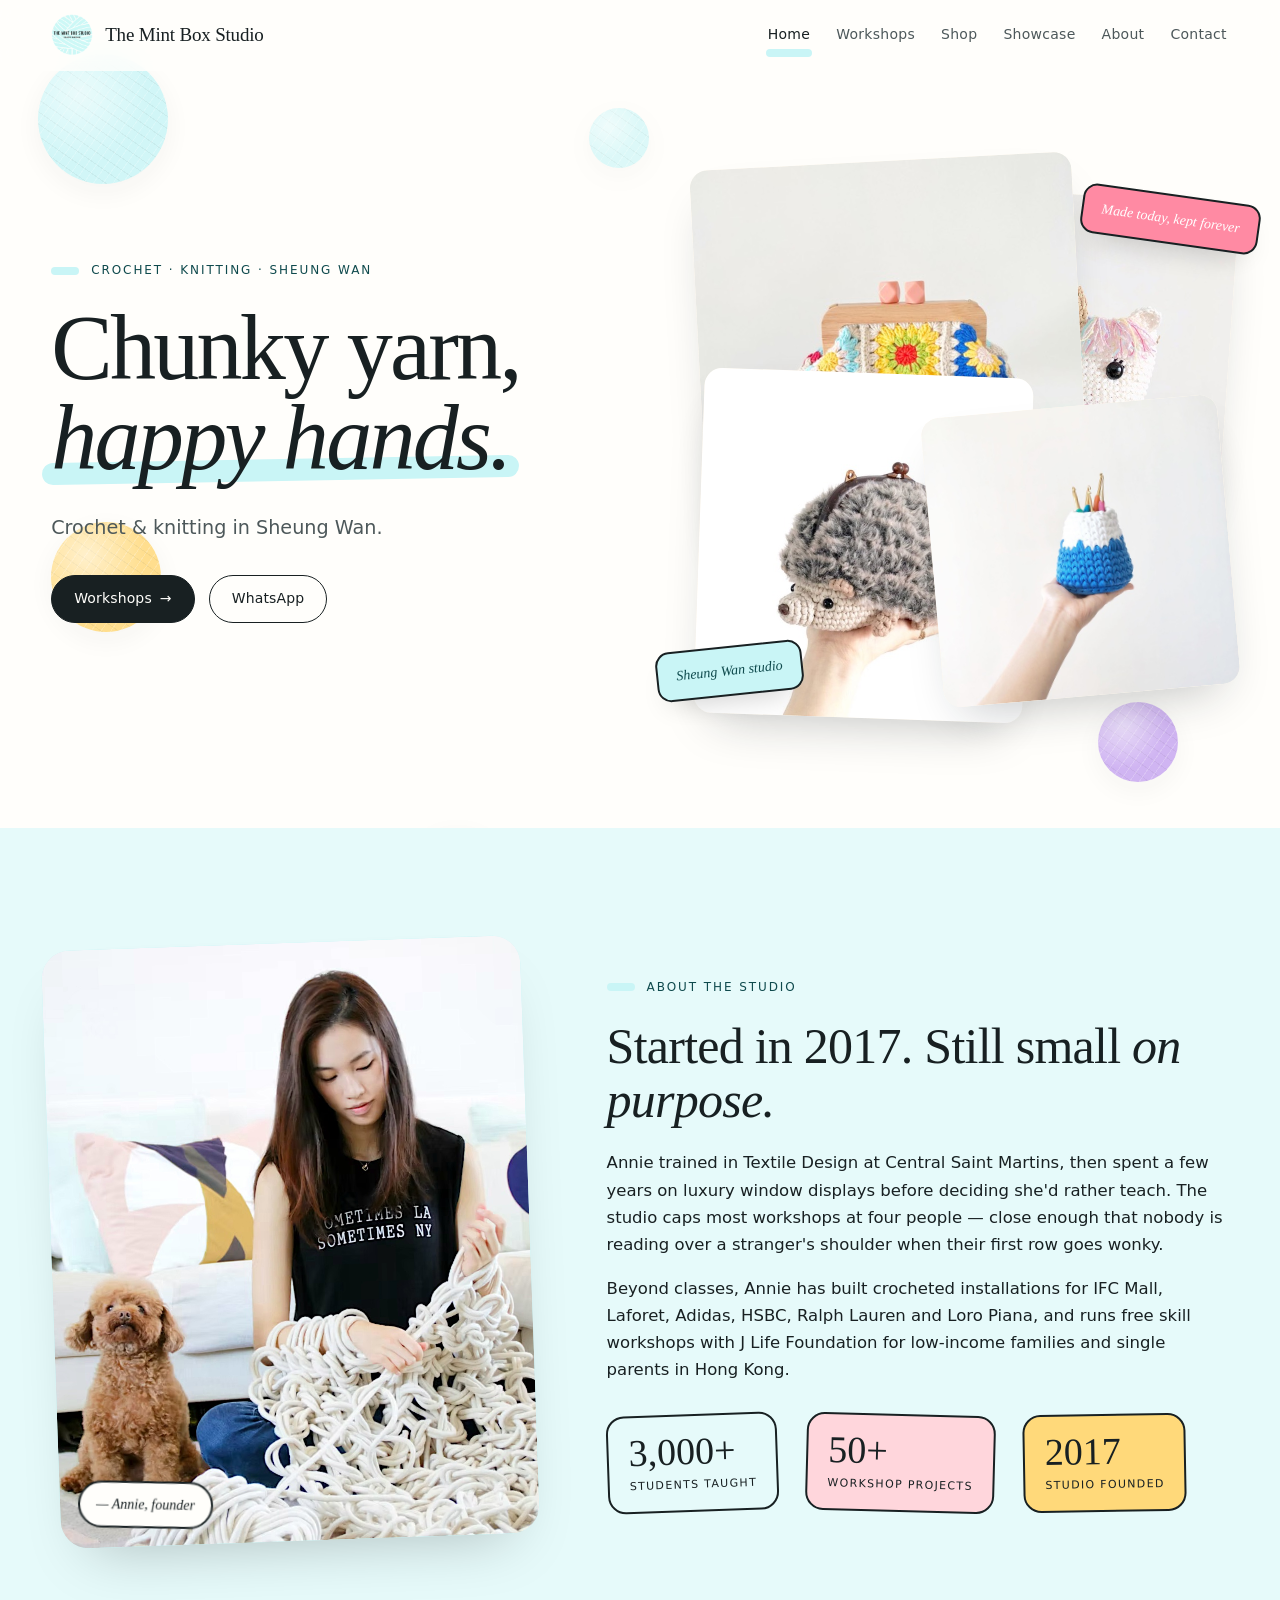
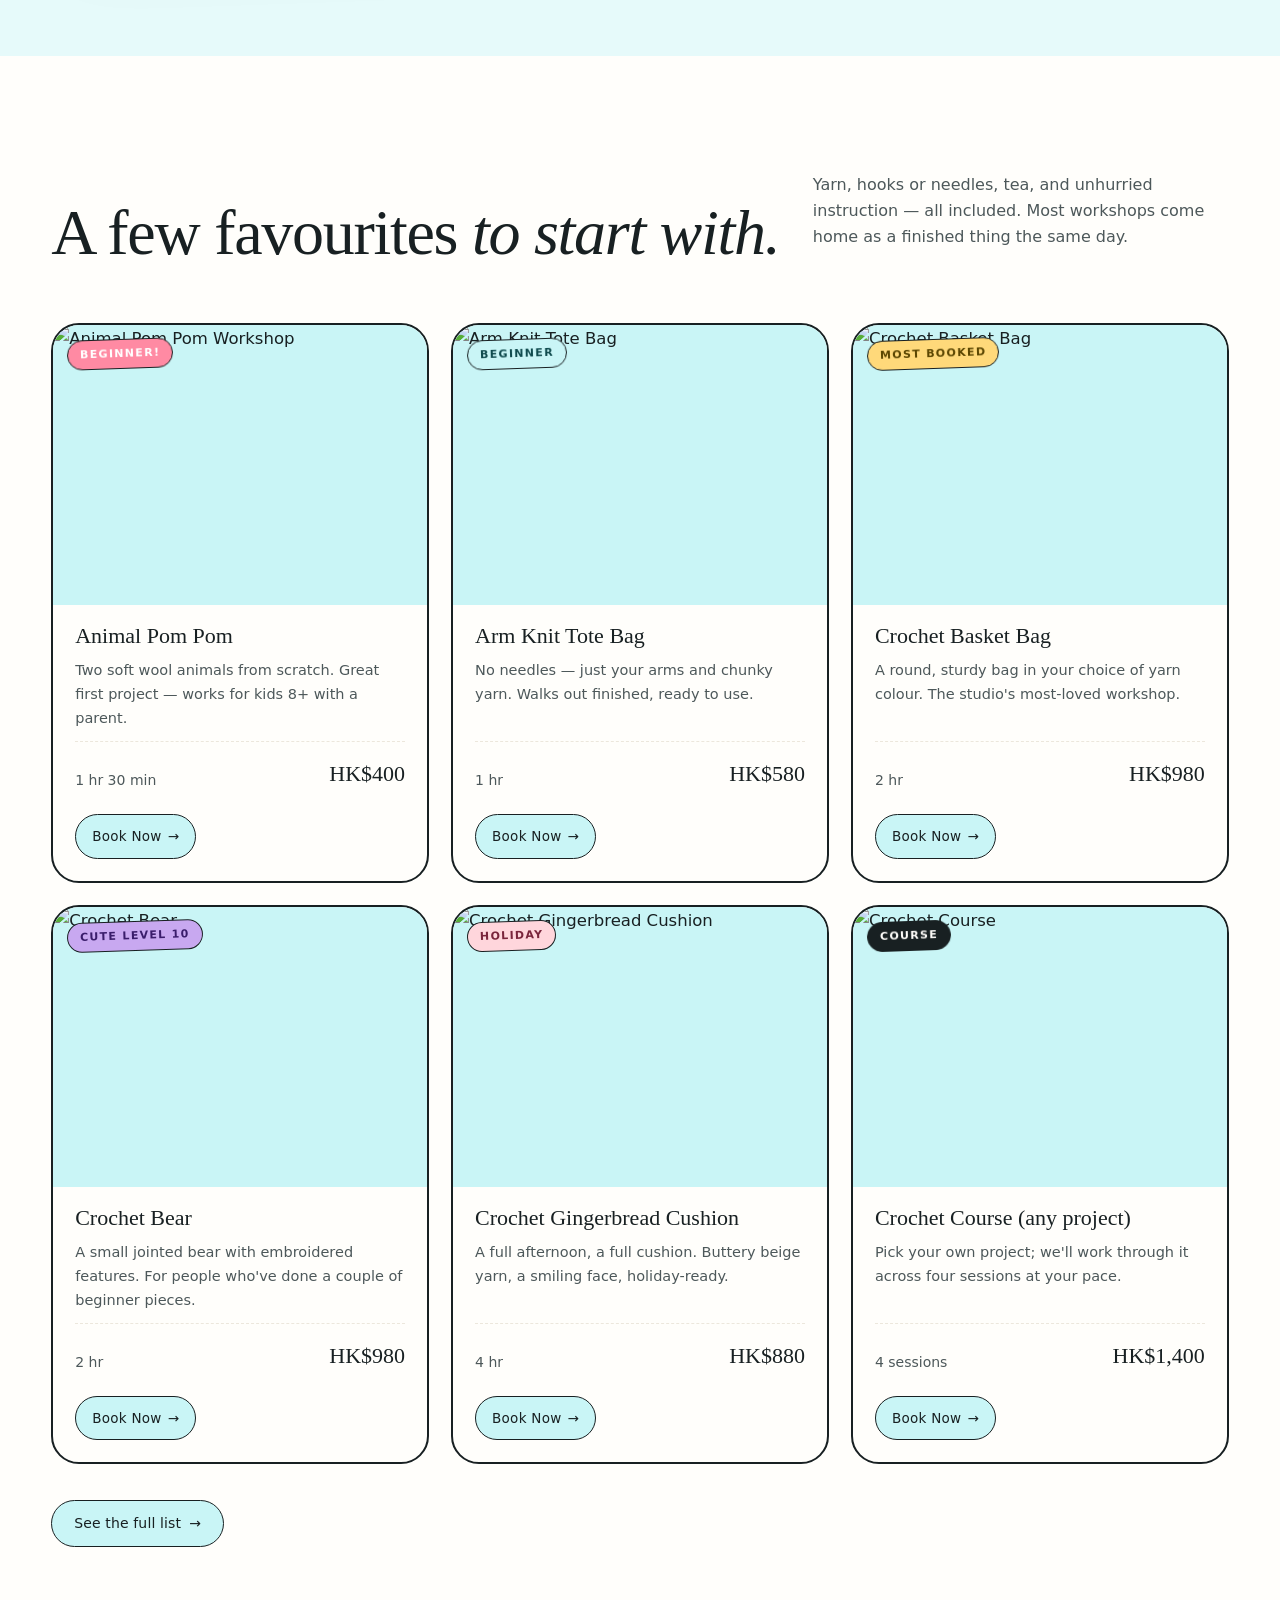
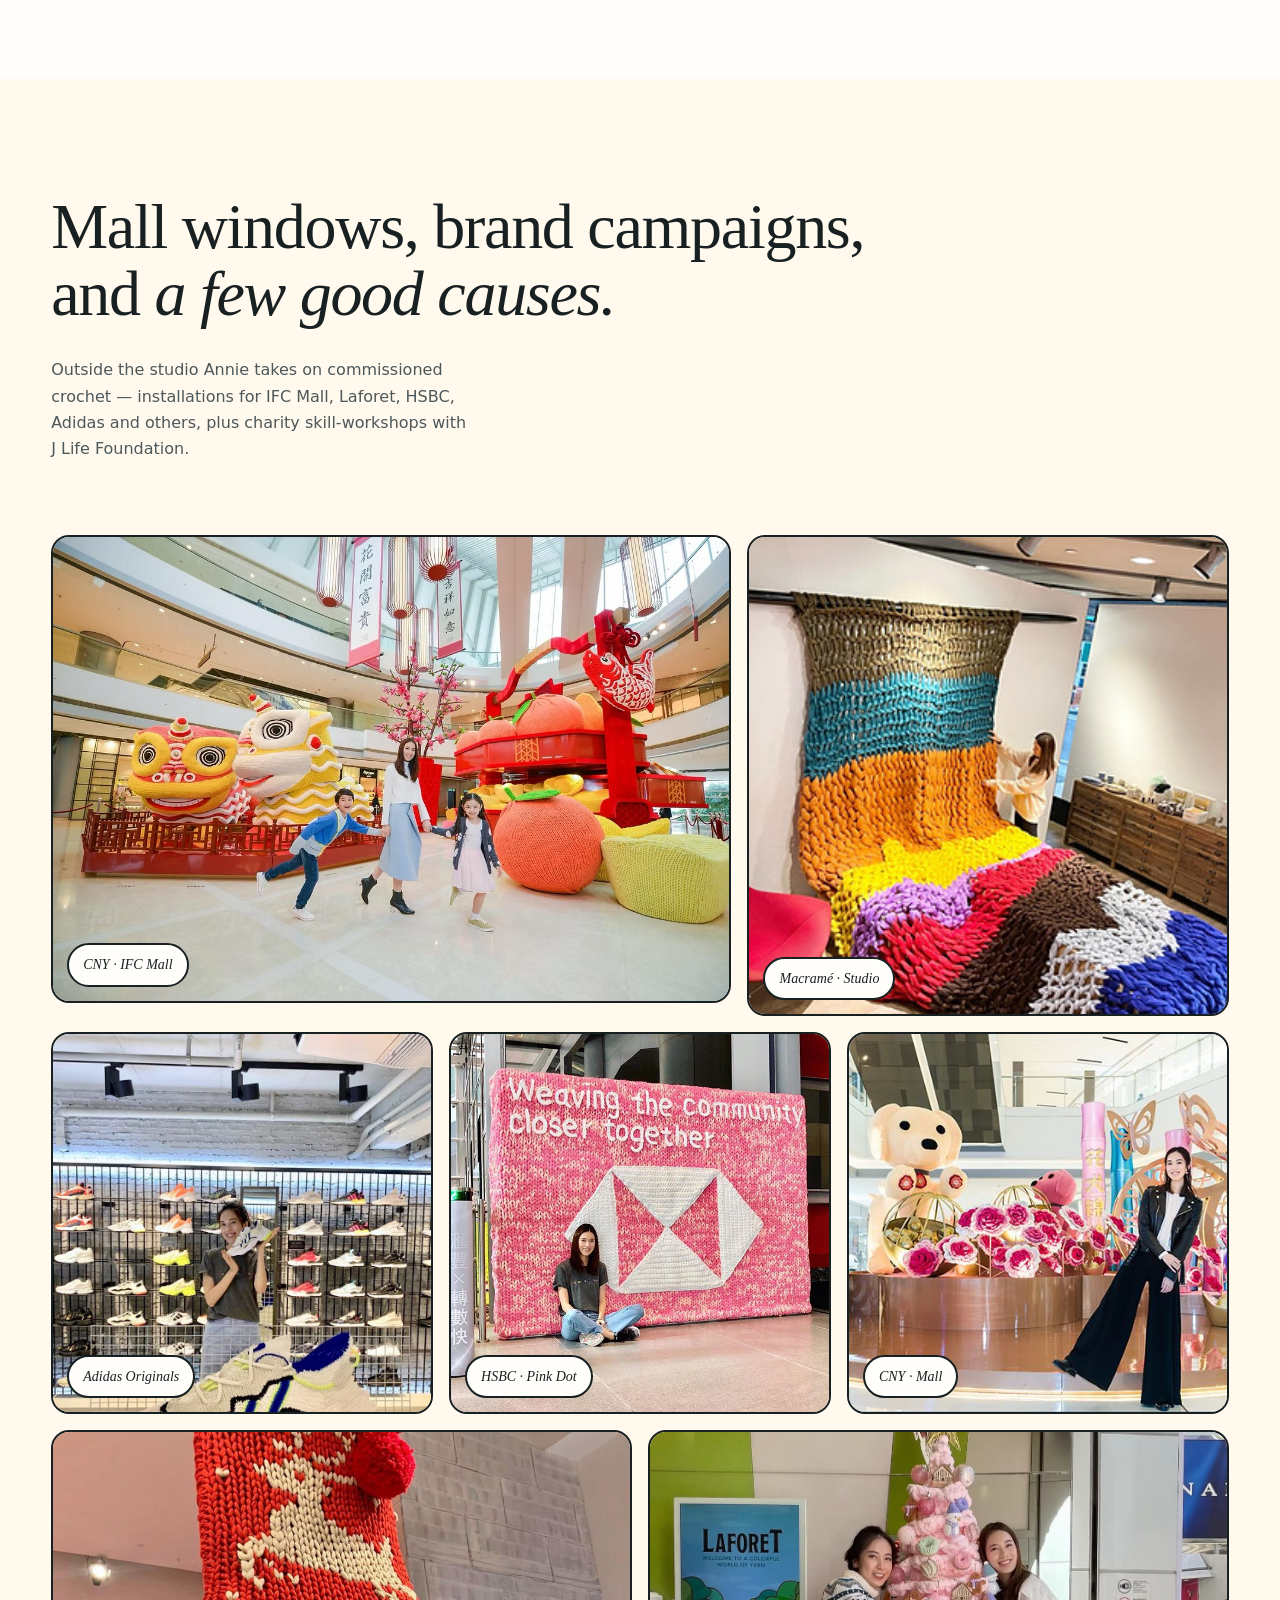
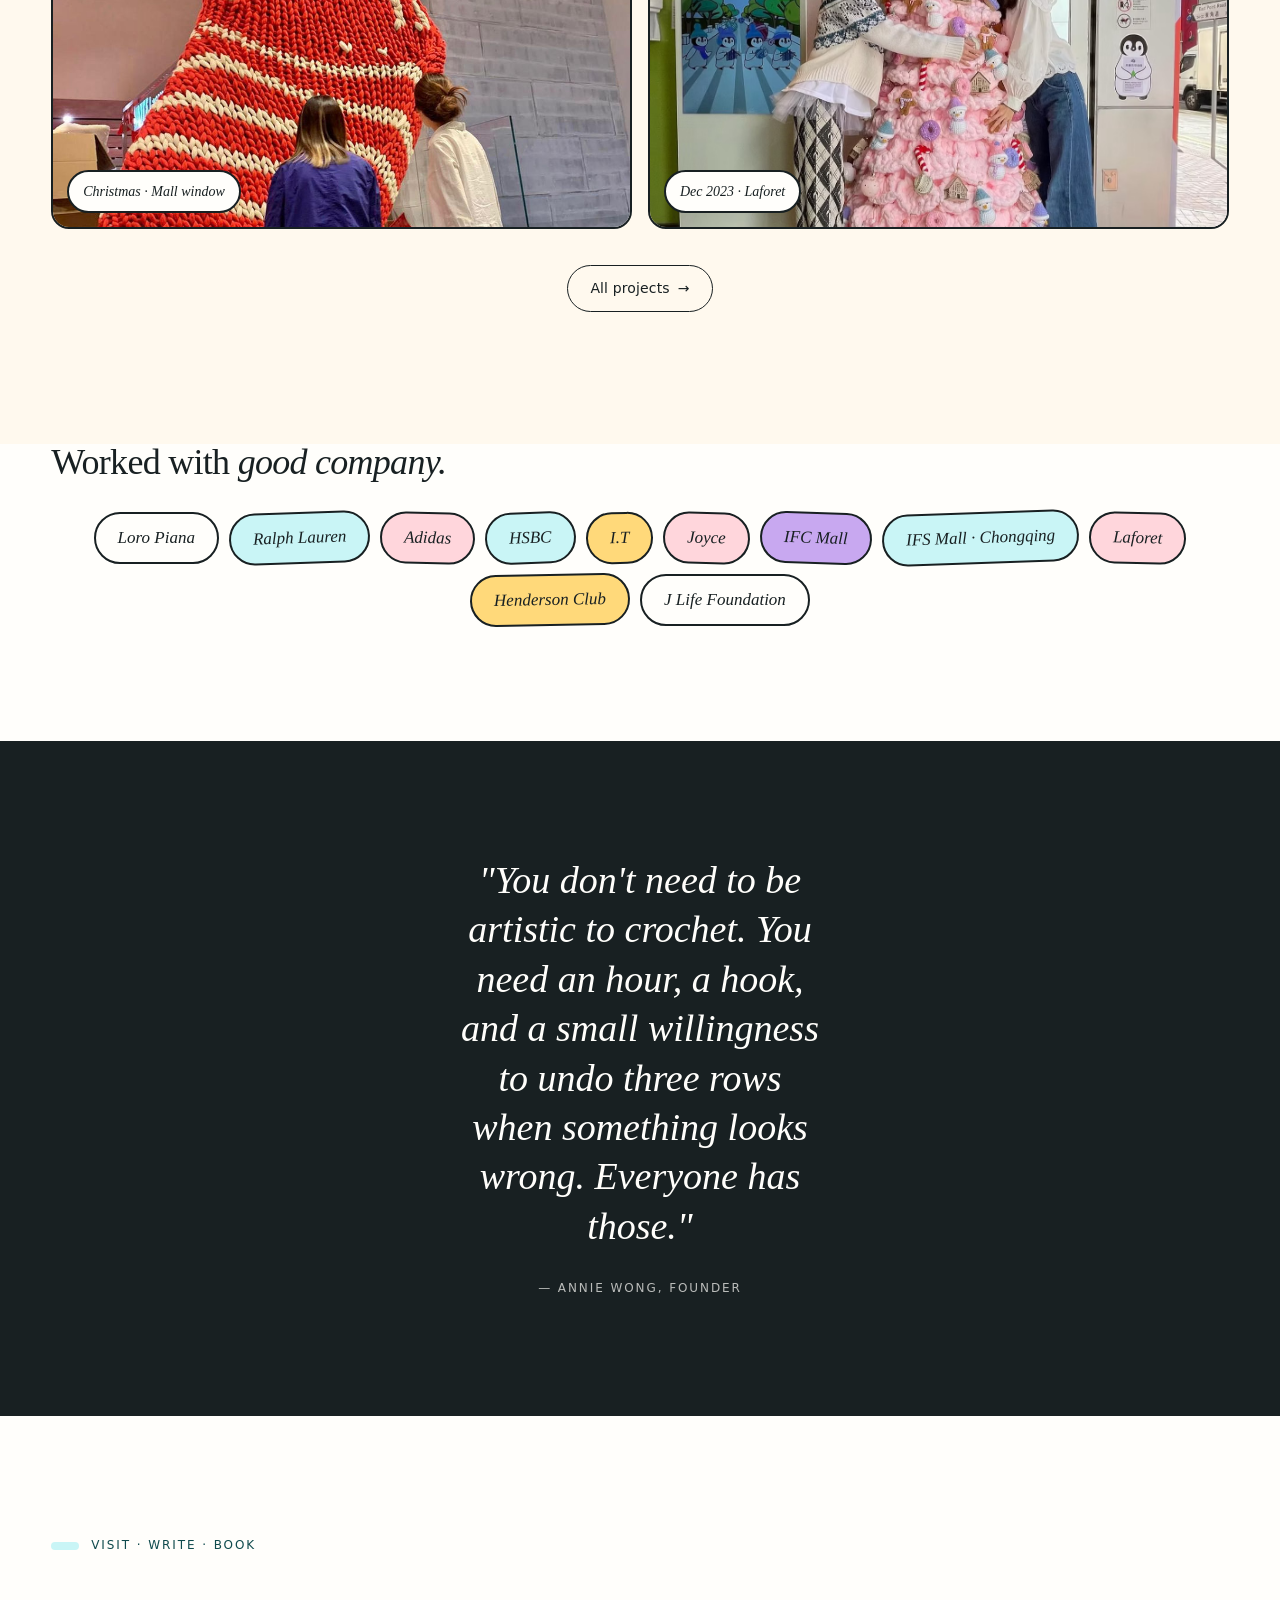
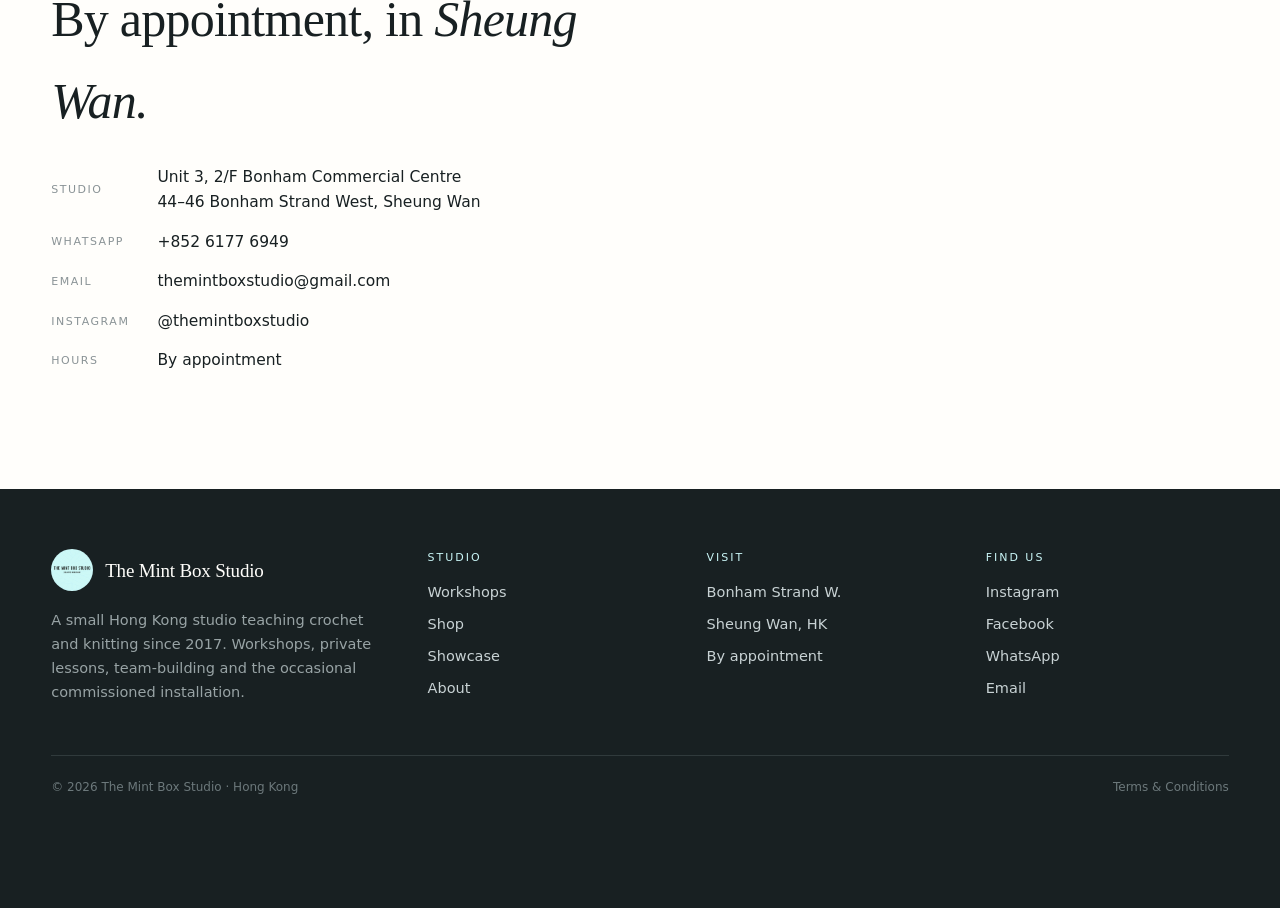
==== commit 122ae3d8: "Drop Google fonts for system fonts; trim hero to one line of lead" ====
--- a/index.html
+++ b/index.html
@@ -15,9 +15,6 @@
 <meta property="og:image" content="https://www.mintbox.hk/images/p21.jpg" />
 <link rel="canonical" href="https://www.mintbox.hk/" />
 
-<link rel="preconnect" href="https://fonts.googleapis.com" />
-<link rel="preconnect" href="https://fonts.gstatic.com" crossorigin />
-<link href="https://fonts.googleapis.com/css2?family=Playfair+Display:ital,wght@0,400;0,500;0,600;1,400&family=Inter:wght@300;400;500;600&display=swap" rel="stylesheet" />
 <link rel="stylesheet" href="style.css" />
 <link rel="icon" type="image/png" href="images/logo.png" />
 <link rel="apple-touch-icon" href="images/logo.png" />
@@ -60,15 +57,10 @@
       <div class="hero-copy">
         <span class="eyebrow"><span class="eyebrow-dot"></span>Crochet · Knitting · Sheung Wan</span>
         <h1>Chunky yarn, <span class="underline">happy hands.</span></h1>
-        <p class="lead">A small Sheung Wan studio teaching crochet and knitting. Walk in with yarn, walk out with something you made.</p>
+        <p class="lead">Crochet &amp; knitting in Sheung Wan.</p>
         <div class="cta-row">
-          <a href="/workshops.html" class="btn">See all workshops <span class="arr">→</span></a>
-          <a href="https://wa.me/85261776949" class="btn ghost">WhatsApp the studio</a>
-        </div>
-        <div class="cta-row" style="margin-top: 26px; gap: 22px;">
-          <span class="cta-meta">From HK$400 · 90 min</span>
-          <span class="cta-meta">Ages 8 to grown-up</span>
-          <span class="cta-meta">Max 4 per class</span>
+          <a href="/workshops.html" class="btn">Workshops <span class="arr">→</span></a>
+          <a href="https://wa.me/85261776949" class="btn ghost">WhatsApp</a>
         </div>
       </div>
 
--- a/style.css
+++ b/style.css
@@ -37,7 +37,7 @@
 body {
   margin: 0;
   overflow-x: clip;
-  font-family: 'Inter', system-ui, -apple-system, 'Helvetica Neue', sans-serif;
+  font-family: -apple-system, BlinkMacSystemFont, 'Segoe UI', system-ui, sans-serif;
   font-weight: 400;
   font-size: 16.5px;
   line-height: 1.65;
@@ -52,7 +52,7 @@
 button { font: inherit; cursor: pointer; }
 
 h1, h2, h3, h4 {
-  font-family: 'Playfair Display', Georgia, serif;
+  font-family: Georgia, 'Times New Roman', serif;
   font-weight: 400;
   letter-spacing: -0.015em;
   color: var(--ink);
@@ -166,7 +166,7 @@
   display: inline-flex;
   align-items: center;
   gap: 12px;
-  font-family: 'Playfair Display', Georgia, serif;
+  font-family: Georgia, 'Times New Roman', serif;
   font-size: 19px;
   letter-spacing: -0.01em;
 }
@@ -254,7 +254,7 @@
     transform: translateY(-110%);
     transition: transform .4s cubic-bezier(.4,.0,.2,1);
     font-size: 22px;
-    font-family: 'Playfair Display', Georgia, serif;
+    font-family: Georgia, 'Times New Roman', serif;
   }
   .nav.open { transform: translateY(0); }
   .nav a { padding: 14px 0; border-bottom: 1px dashed var(--line); }
@@ -418,7 +418,7 @@
   z-index: 10;
   background: var(--butter);
   color: #5a4500;
-  font-family: 'Playfair Display', Georgia, serif;
+  font-family: Georgia, 'Times New Roman', serif;
   font-style: italic;
   font-size: 14px;
   padding: 14px 18px;
@@ -523,7 +523,7 @@
   background: var(--cream);
   padding: 10px 16px;
   border-radius: 999px;
-  font-family: 'Playfair Display', Georgia, serif;
+  font-family: Georgia, 'Times New Roman', serif;
   font-style: italic;
   font-size: 14px;
   border: 2px solid var(--ink);
@@ -552,7 +552,7 @@
 .stat:nth-child(2) { background: var(--blush); --rot: 1.5deg; }
 .stat:nth-child(3) { background: var(--butter); --rot: -1deg; }
 .stat .n {
-  font-family: 'Playfair Display', Georgia, serif;
+  font-family: Georgia, 'Times New Roman', serif;
   font-size: 38px;
   color: var(--ink);
   display: block;
@@ -631,7 +631,7 @@
   gap: 10px;
 }
 .ws-card .name {
-  font-family: 'Playfair Display', Georgia, serif;
+  font-family: Georgia, 'Times New Roman', serif;
   font-size: 22px;
   line-height: 1.18;
   color: var(--ink);
@@ -647,7 +647,7 @@
   font-size: 14px;
 }
 .ws-card .price {
-  font-family: 'Playfair Display', Georgia, serif;
+  font-family: Georgia, 'Times New Roman', serif;
   font-size: 22px;
   color: var(--ink);
 }
@@ -683,7 +683,7 @@
   box-shadow: 0 18px 30px -22px rgba(20, 30, 35, 0.25);
 }
 .ws-tile .name {
-  font-family: 'Playfair Display', Georgia, serif;
+  font-family: Georgia, 'Times New Roman', serif;
   font-size: 19px;
   line-height: 1.2;
 }
@@ -697,7 +697,7 @@
   color: var(--ink-soft);
 }
 .ws-tile .price {
-  font-family: 'Playfair Display', Georgia, serif;
+  font-family: Georgia, 'Times New Roman', serif;
   font-size: 18px;
   color: var(--ink);
 }
@@ -714,7 +714,7 @@
   color: var(--ink);
   border: 1.5px solid var(--ink);
   border-radius: 999px;
-  font-family: 'Inter', sans-serif;
+  font-family: -apple-system, BlinkMacSystemFont, 'Segoe UI', system-ui, sans-serif;
   font-weight: 500;
   font-size: 13.5px;
   letter-spacing: 0.02em;
@@ -876,7 +876,7 @@
   background: var(--cream);
   padding: 8px 14px;
   border-radius: 999px;
-  font-family: 'Playfair Display', Georgia, serif;
+  font-family: Georgia, 'Times New Roman', serif;
   font-style: italic;
   font-size: 14px;
   border: 2px solid var(--ink);
@@ -909,7 +909,7 @@
   border: 2px solid var(--ink);
   padding: 10px 22px;
   border-radius: 999px;
-  font-family: 'Playfair Display', Georgia, serif;
+  font-family: Georgia, 'Times New Roman', serif;
   font-style: italic;
   font-size: 17px;
   color: var(--ink);
@@ -927,7 +927,7 @@
   margin: 0 auto;
 }
 .quote blockquote {
-  font-family: 'Playfair Display', Georgia, serif;
+  font-family: Georgia, 'Times New Roman', serif;
   font-style: italic;
   font-weight: 300;
   font-size: clamp(24px, 3vw, 38px);
@@ -1052,7 +1052,7 @@
   border-radius: 999px;
   background: var(--ink);
   color: var(--cream);
-  font-family: 'Inter', sans-serif;
+  font-family: -apple-system, BlinkMacSystemFont, 'Segoe UI', system-ui, sans-serif;
   font-weight: 500;
   font-size: 15px;
   letter-spacing: 0.02em;
@@ -1094,7 +1094,7 @@
   box-shadow: 0 14px 28px -20px rgba(20,30,35,.3);
 }
 .press-list .press-pub {
-  font-family: 'Inter', sans-serif;
+  font-family: -apple-system, BlinkMacSystemFont, 'Segoe UI', system-ui, sans-serif;
   font-size: 12.5px;
   letter-spacing: 0.08em;
   text-transform: uppercase;
@@ -1106,7 +1106,7 @@
   color: var(--ink-soft);
 }
 .press-list .press-title {
-  font-family: 'Playfair Display', Georgia, serif;
+  font-family: Georgia, 'Times New Roman', serif;
   font-size: 17px;
   line-height: 1.35;
   color: var(--ink);
@@ -1139,7 +1139,7 @@
 @media (max-width: 480px) { .foot-grid { grid-template-columns: 1fr; } }
 
 .foot-grid h4 {
-  font-family: 'Inter', sans-serif;
+  font-family: -apple-system, BlinkMacSystemFont, 'Segoe UI', system-ui, sans-serif;
   font-size: 11px;
   letter-spacing: 0.18em;
   text-transform: uppercase;
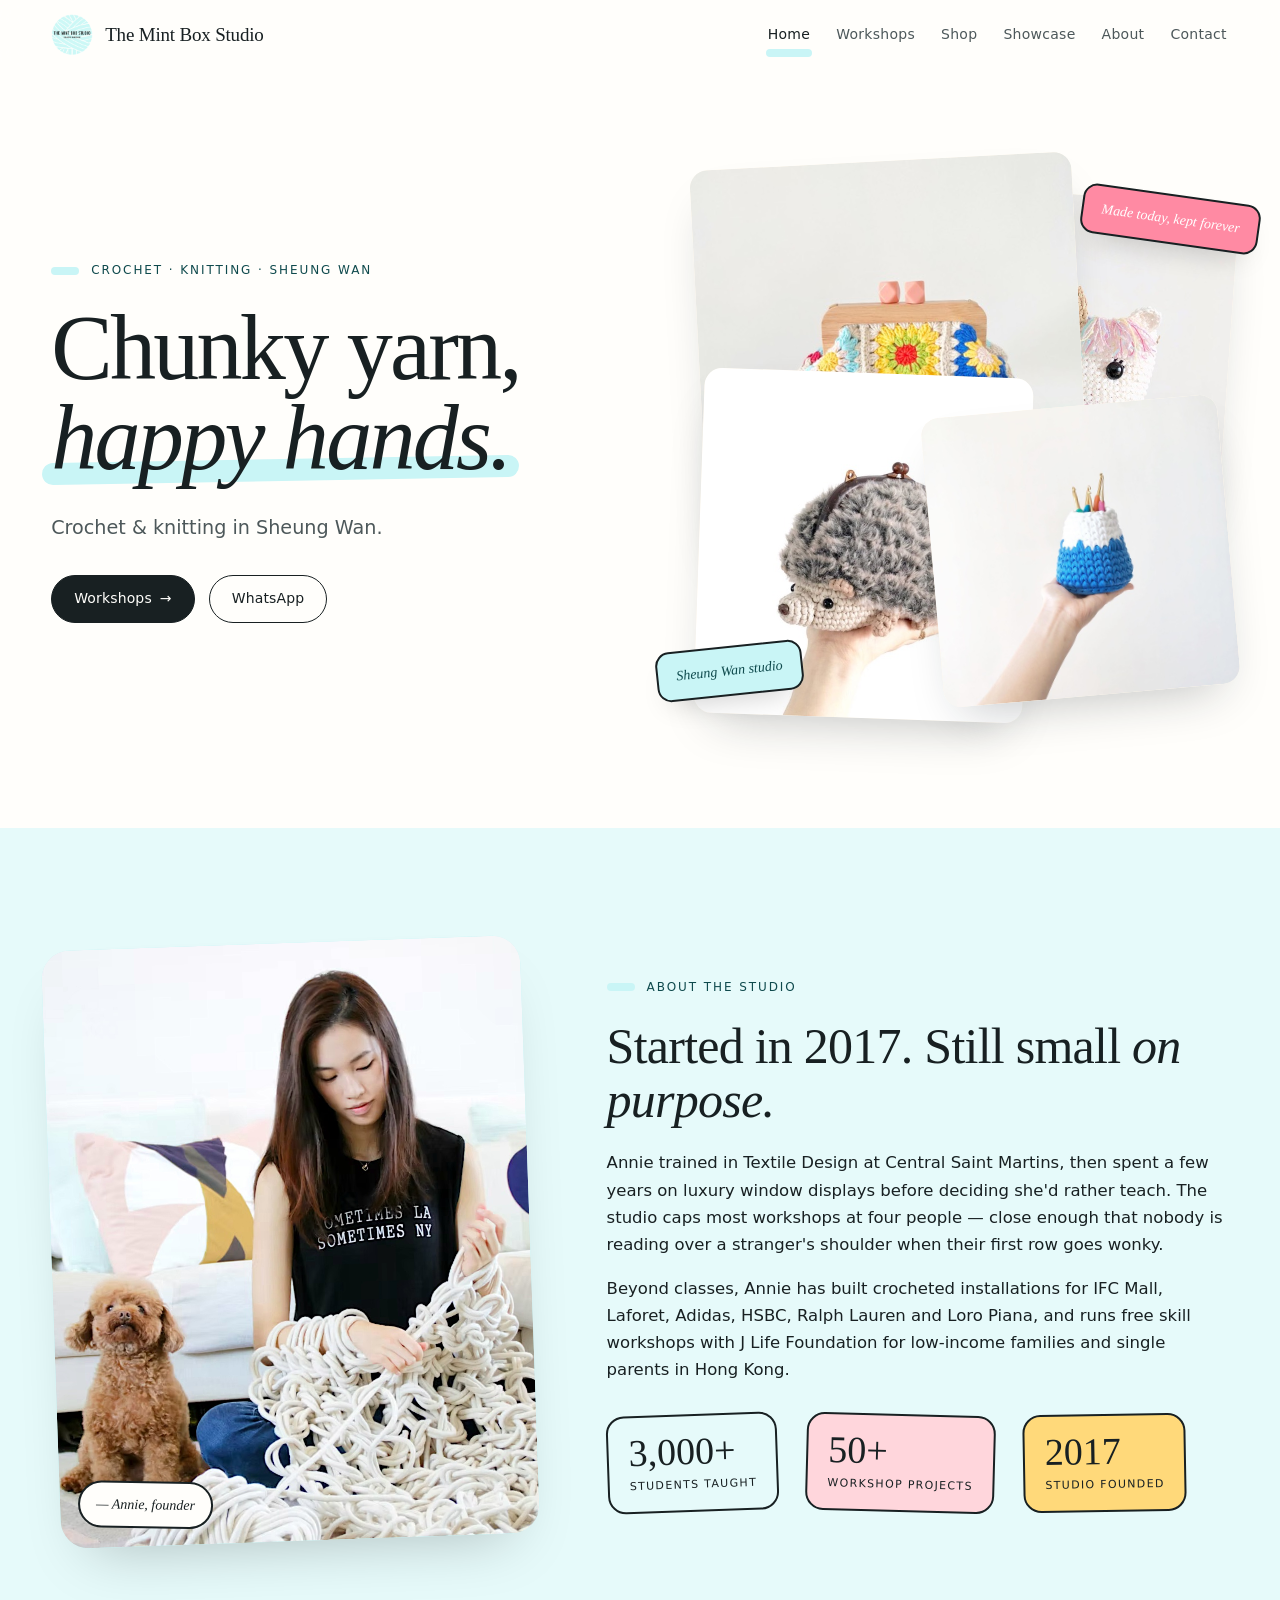
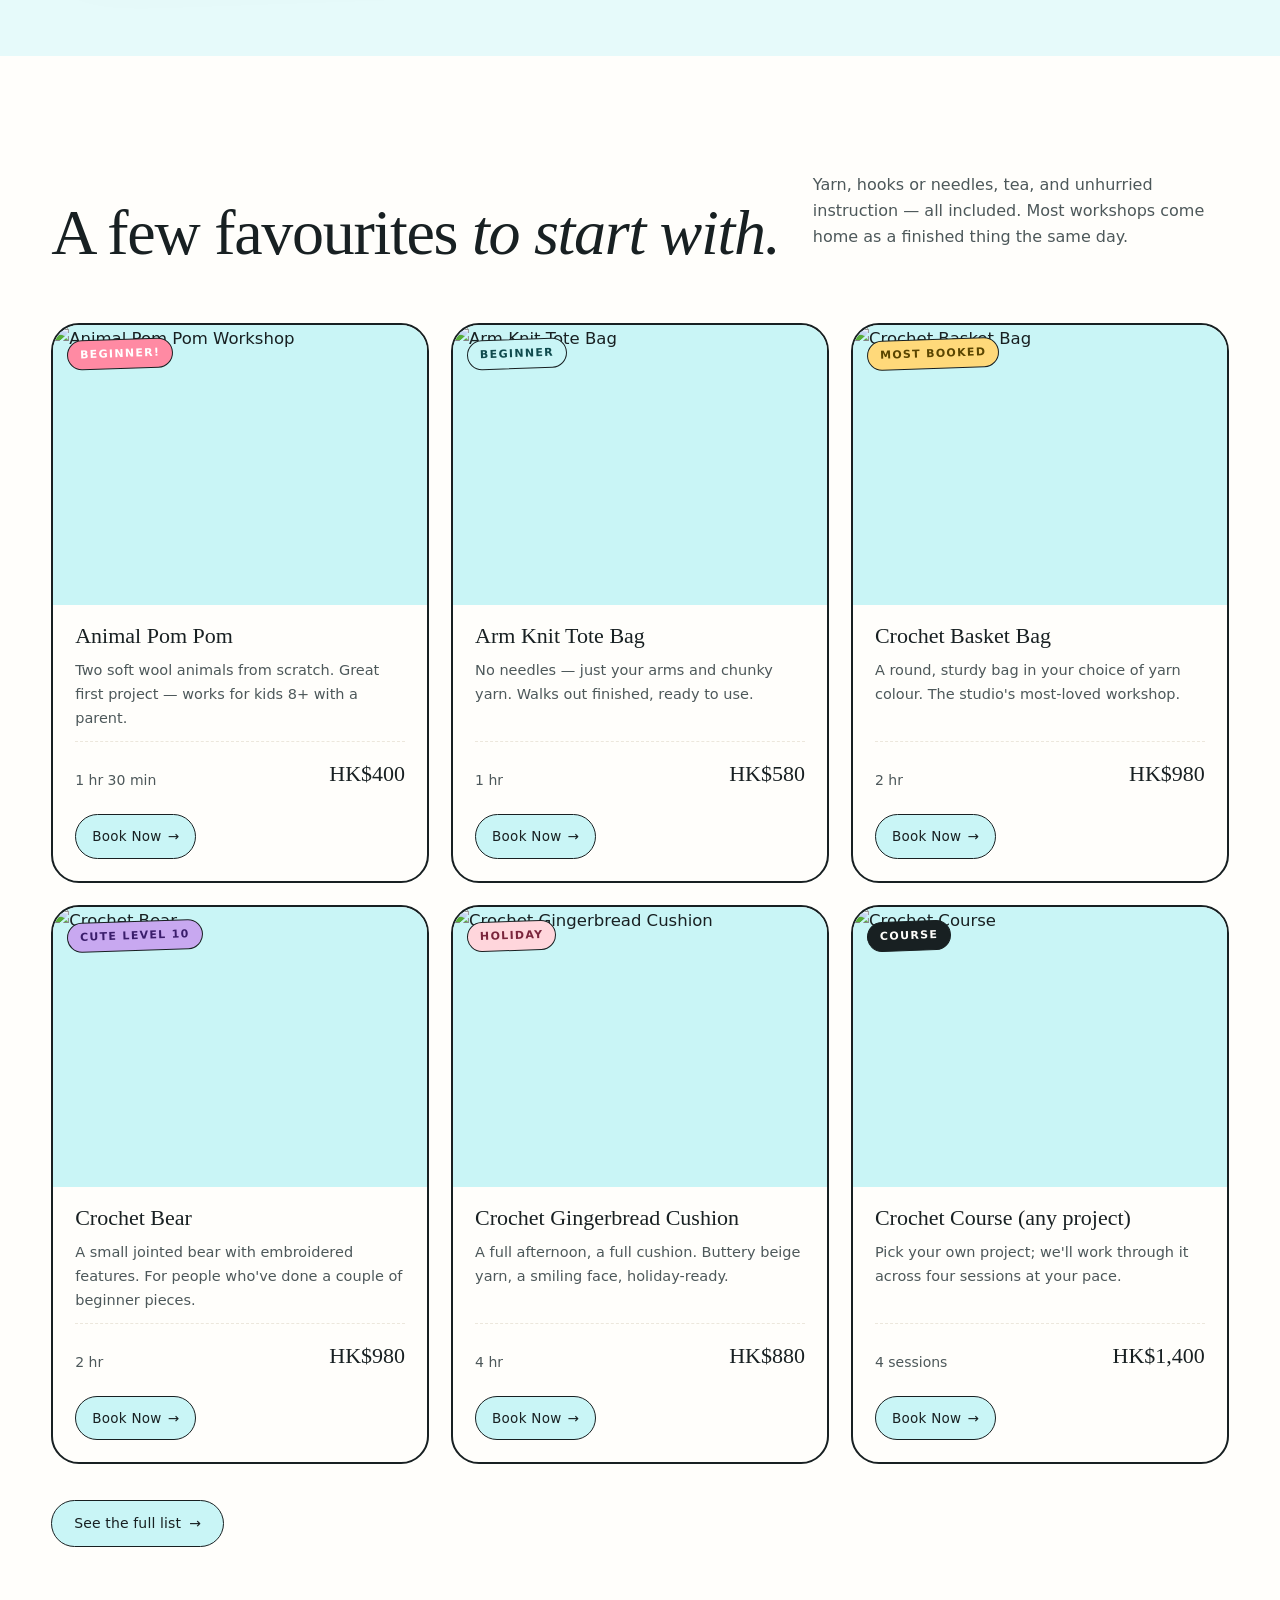
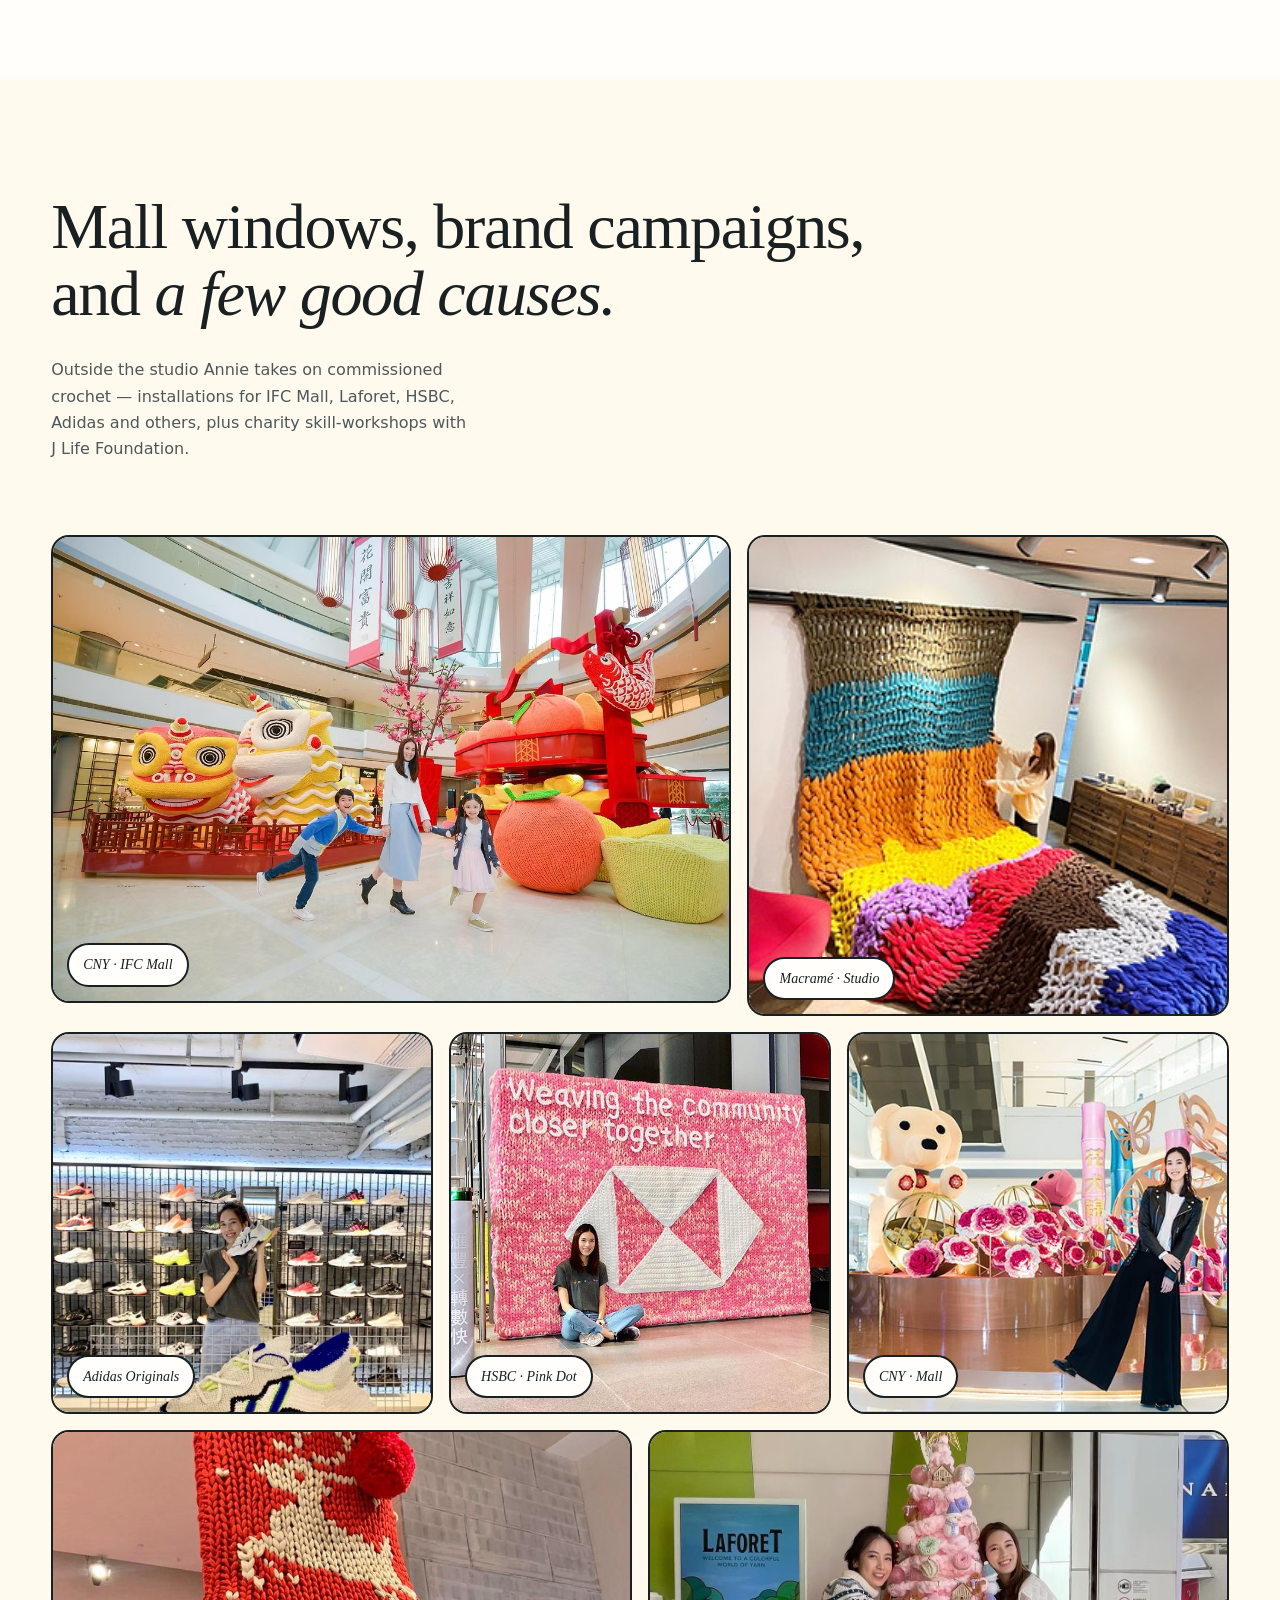
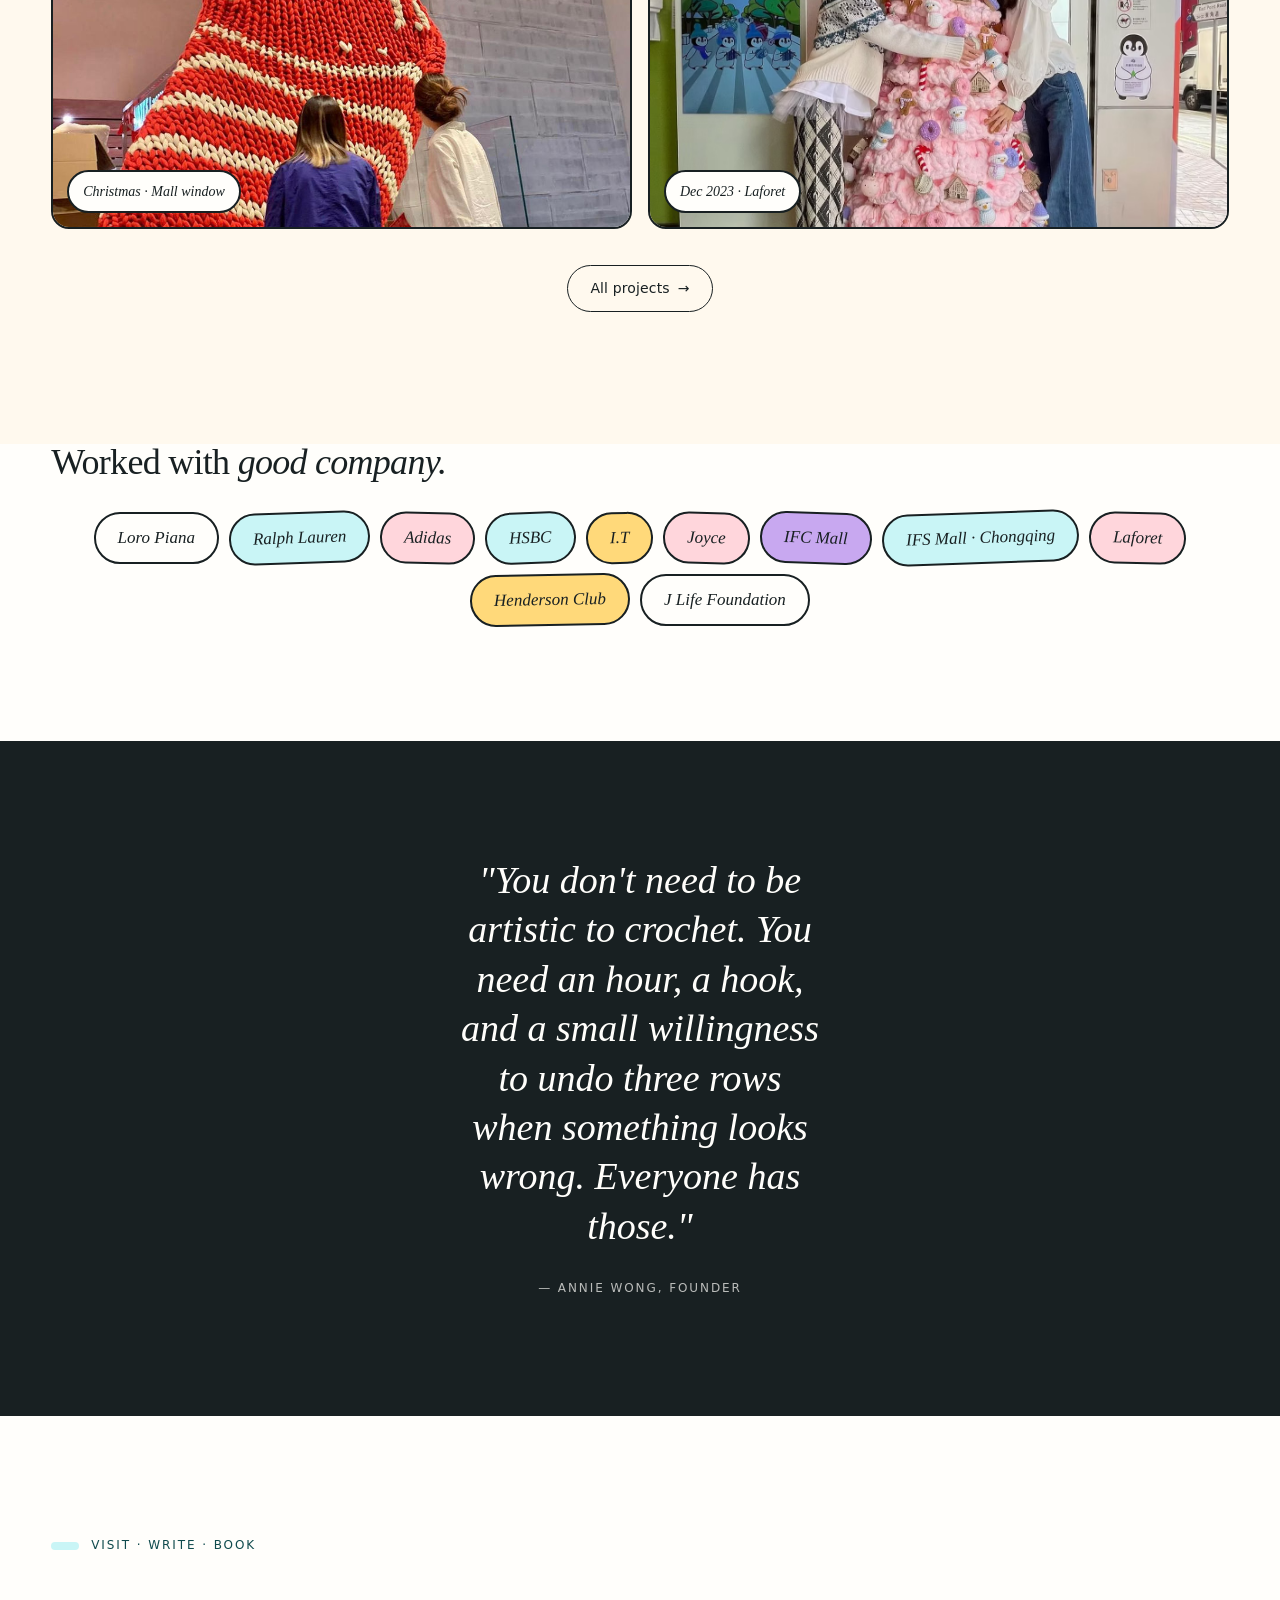
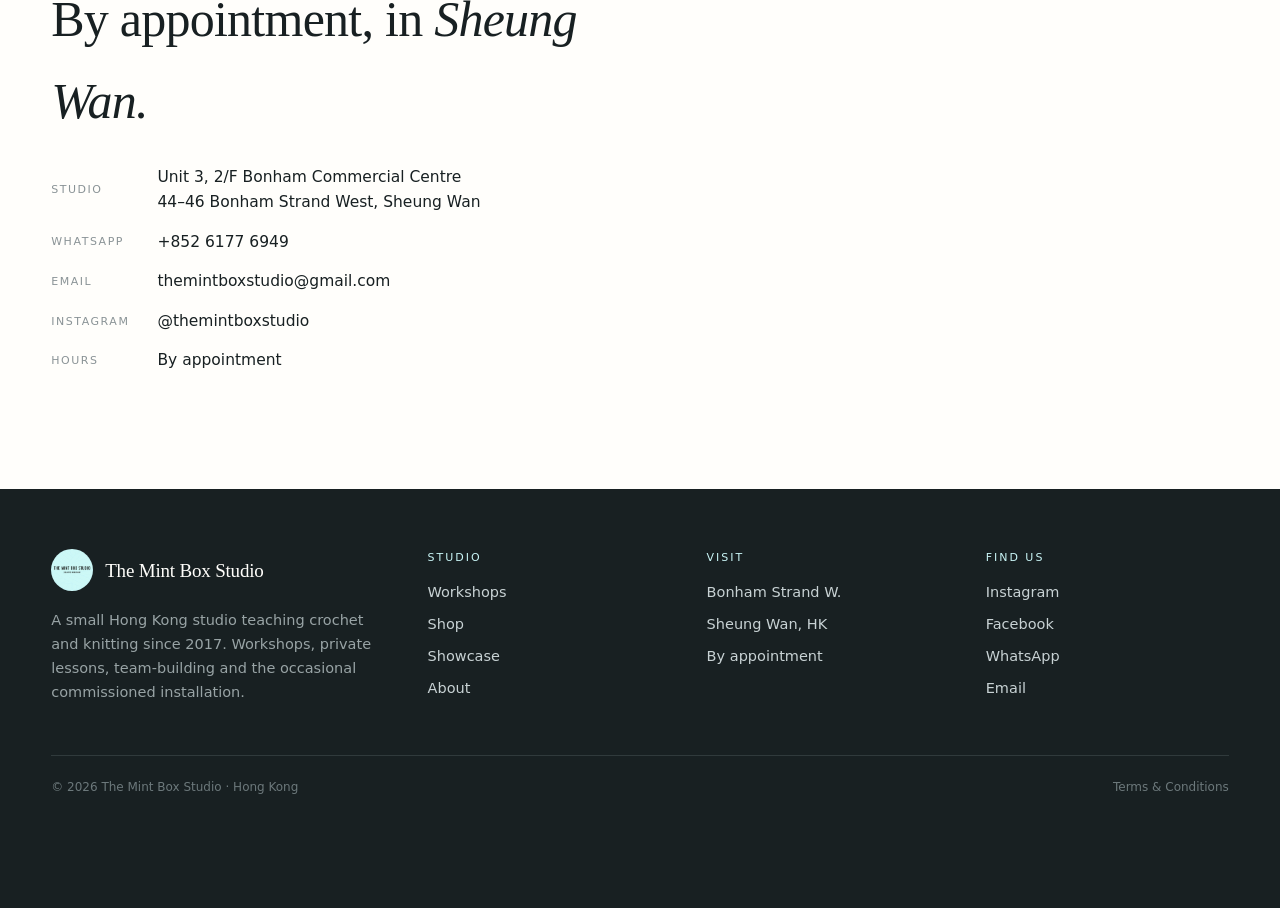
==== commit 02d7dace: "Remove ambient yarn-ball decoration; was bleeding through translucent header on mobile Co-Authored-B" ====
--- a/index.html
+++ b/index.html
@@ -20,18 +20,6 @@
 <link rel="apple-touch-icon" href="images/logo.png" />
 </head>
 <body>
-
-<!-- floating candy yarn balls -->
-<div class="ambient" aria-hidden="true">
-  <span class="ball b1"></span>
-  <span class="ball b2"></span>
-  <span class="ball b3"></span>
-  <span class="ball b4"></span>
-  <span class="ball b5"></span>
-  <span class="ball b6"></span>
-  <span class="ball b7"></span>
-  <span class="ball b8"></span>
-</div>
 
 <header class="site-header">
   <a class="brand" href="/" aria-label="The Mint Box Studio">
--- a/style.css
+++ b/style.css
@@ -61,75 +61,6 @@
 em.italic, h1 em, h2 em, h3 em { font-style: italic; font-weight: 300; }
 
 p { margin: 0 0 1em; }
-
-/* ---------- ambient: drifting candy yarn balls ---------- */
-.ambient {
-  position: fixed;
-  inset: 0;
-  pointer-events: none;
-  overflow: hidden;
-  z-index: 0;
-}
-.ball {
-  position: absolute;
-  border-radius: 50%;
-  opacity: 0;
-  transition: opacity 1.2s ease-out;
-  filter: drop-shadow(0 8px 16px rgba(0,0,0,0.05));
-  background:
-    radial-gradient(circle at 32% 30%, rgba(255,255,255,.55), rgba(255,255,255,0) 55%),
-    repeating-linear-gradient(125deg, transparent 0 7px, rgba(255,255,255,.20) 7px 8px),
-    repeating-linear-gradient(35deg,  transparent 0 9px, rgba(0,0,0,.05) 9px 10px),
-    var(--c, var(--mint));
-  will-change: transform;
-}
-.ambient.lit .ball { opacity: 0.85; }
-
-.ball.b1 { --c: var(--mint);     width: 130px; height: 130px; top:  6%; left:  3%; animation: drift-a 18s ease-in-out infinite; }
-.ball.b2 { --c: var(--coral);    width:  90px; height:  90px; top: 22%; right: 5%; animation: drift-b 22s ease-in-out infinite; }
-.ball.b3 { --c: var(--butter);   width: 110px; height: 110px; top: 58%; left:  4%; animation: drift-c 26s ease-in-out infinite; }
-.ball.b4 { --c: var(--lavender); width:  80px; height:  80px; top: 78%; right: 8%; animation: drift-d 24s ease-in-out infinite; }
-.ball.b5 { --c: var(--sage);     width:  70px; height:  70px; top: 38%; left: 88%; animation: drift-a 28s ease-in-out infinite reverse; }
-.ball.b6 { --c: var(--blush);    width:  95px; height:  95px; top: 92%; left: 32%; animation: drift-b 30s ease-in-out infinite reverse; }
-.ball.b7 { --c: var(--mint);     width:  60px; height:  60px; top: 12%; left: 46%; animation: drift-c 32s ease-in-out infinite; opacity: 0; }
-.ball.b8 { --c: var(--butter);   width:  55px; height:  55px; top: 68%; left: 72%; animation: drift-d 20s ease-in-out infinite reverse; opacity: 0; }
-.ambient.lit .ball.b7,
-.ambient.lit .ball.b8 { opacity: 0.65; }
-
-@keyframes drift-a {
-  0%, 100% { translate: 0 0;          rotate: 0deg; }
-  25%      { translate: 14px -16px;   rotate: 4deg; }
-  50%      { translate: -4px -24px;   rotate: 0deg; }
-  75%      { translate: -16px -10px;  rotate: -4deg; }
-}
-@keyframes drift-b {
-  0%, 100% { translate: 0 0;          rotate: 0deg; }
-  33%      { translate: -18px 14px;   rotate: -6deg; }
-  66%      { translate: 12px 22px;    rotate: 4deg; }
-}
-@keyframes drift-c {
-  0%, 100% { translate: 0 0;          rotate: 0deg; }
-  20%      { translate: 16px 8px;     rotate: 6deg; }
-  55%      { translate: -10px -18px;  rotate: -3deg; }
-  80%      { translate: 8px 12px;     rotate: 4deg; }
-}
-@keyframes drift-d {
-  0%, 100% { translate: 0 0;          rotate: 0deg; }
-  40%      { translate: -12px -12px;  rotate: -5deg; }
-  70%      { translate: 16px 10px;    rotate: 6deg; }
-}
-
-@media (max-width: 720px) {
-  .ball.b1 { width: 80px; height: 80px; }
-  .ball.b2 { width: 60px; height: 60px; }
-  .ball.b3 { width: 70px; height: 70px; left: -3%; }
-  .ball.b4 { width: 55px; height: 55px; }
-  .ball.b5 { display: none; }
-  .ball.b6 { width: 60px; height: 60px; }
-  .ball.b7 { display: none; }
-  .ball.b8 { display: none; }
-  .ambient.lit .ball { opacity: 0.65; }
-}
 
 /* ---------- layout primitives ---------- */
 .wrap {
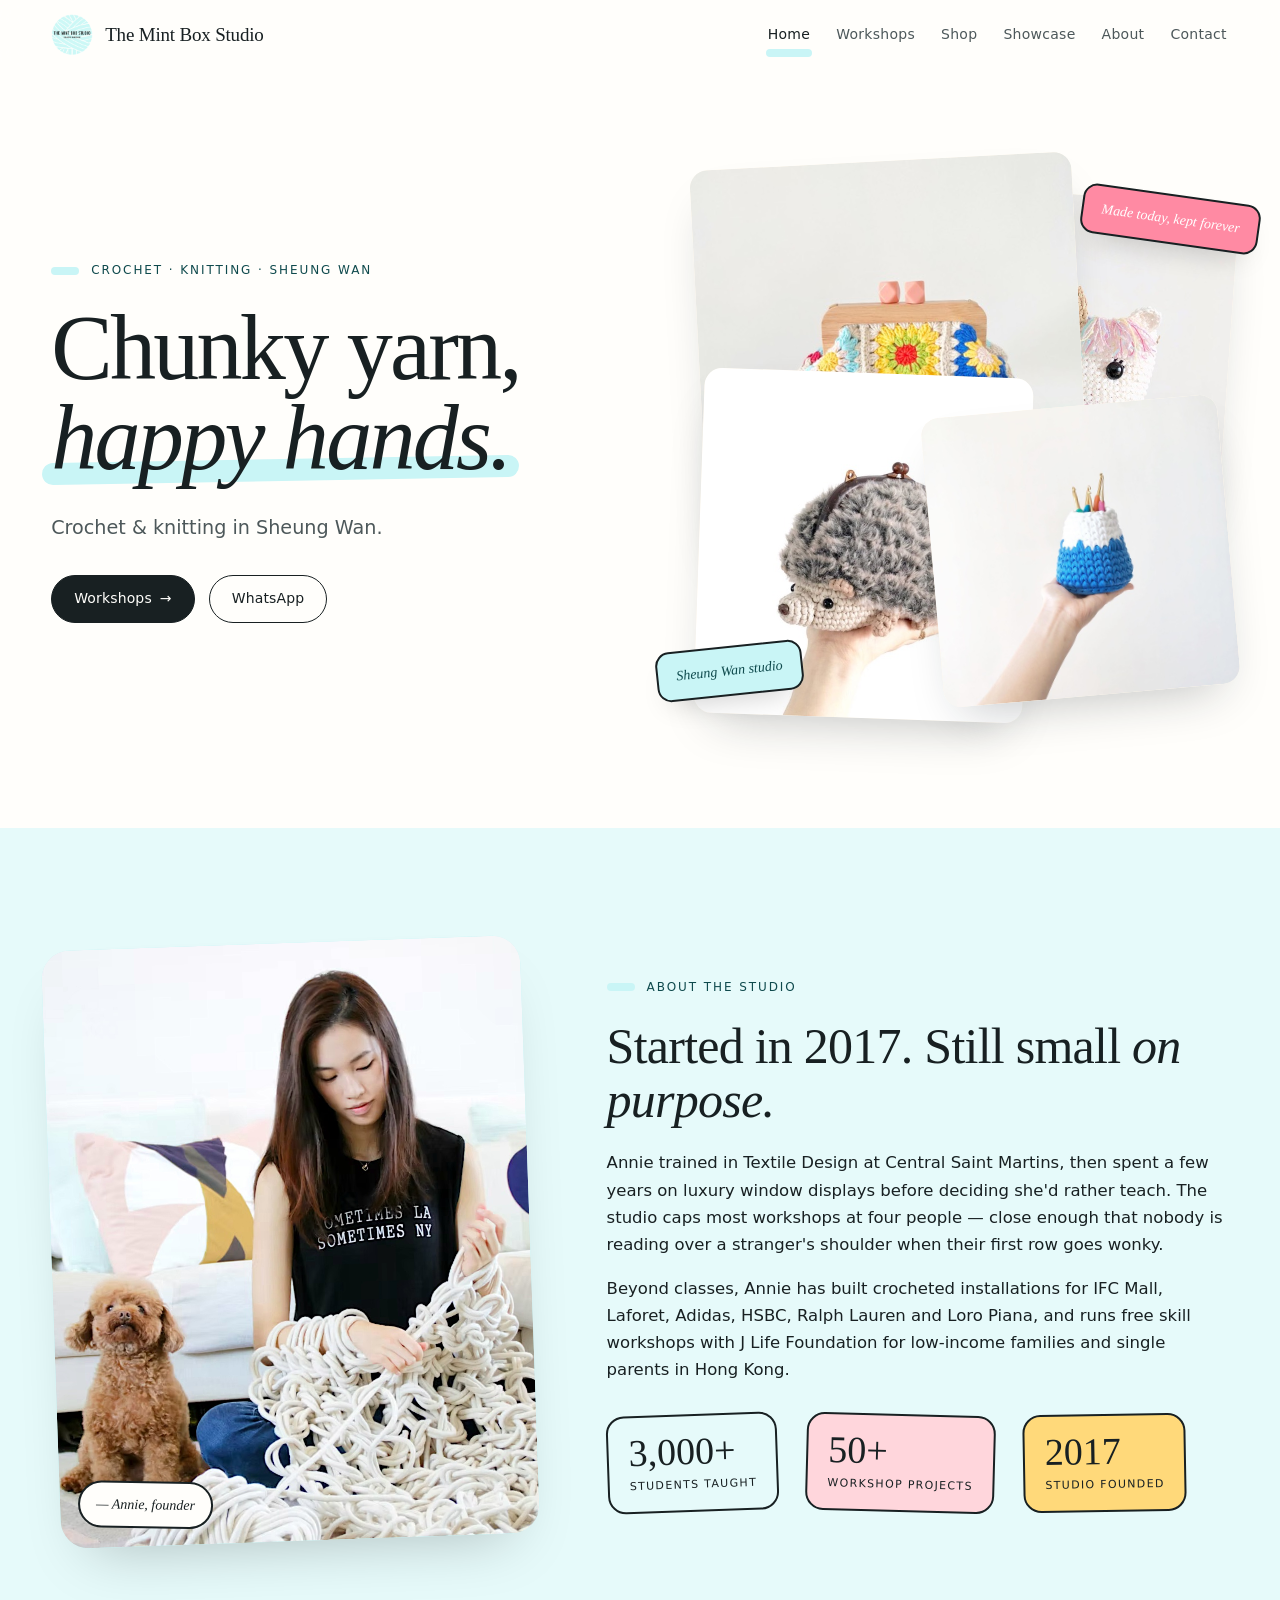
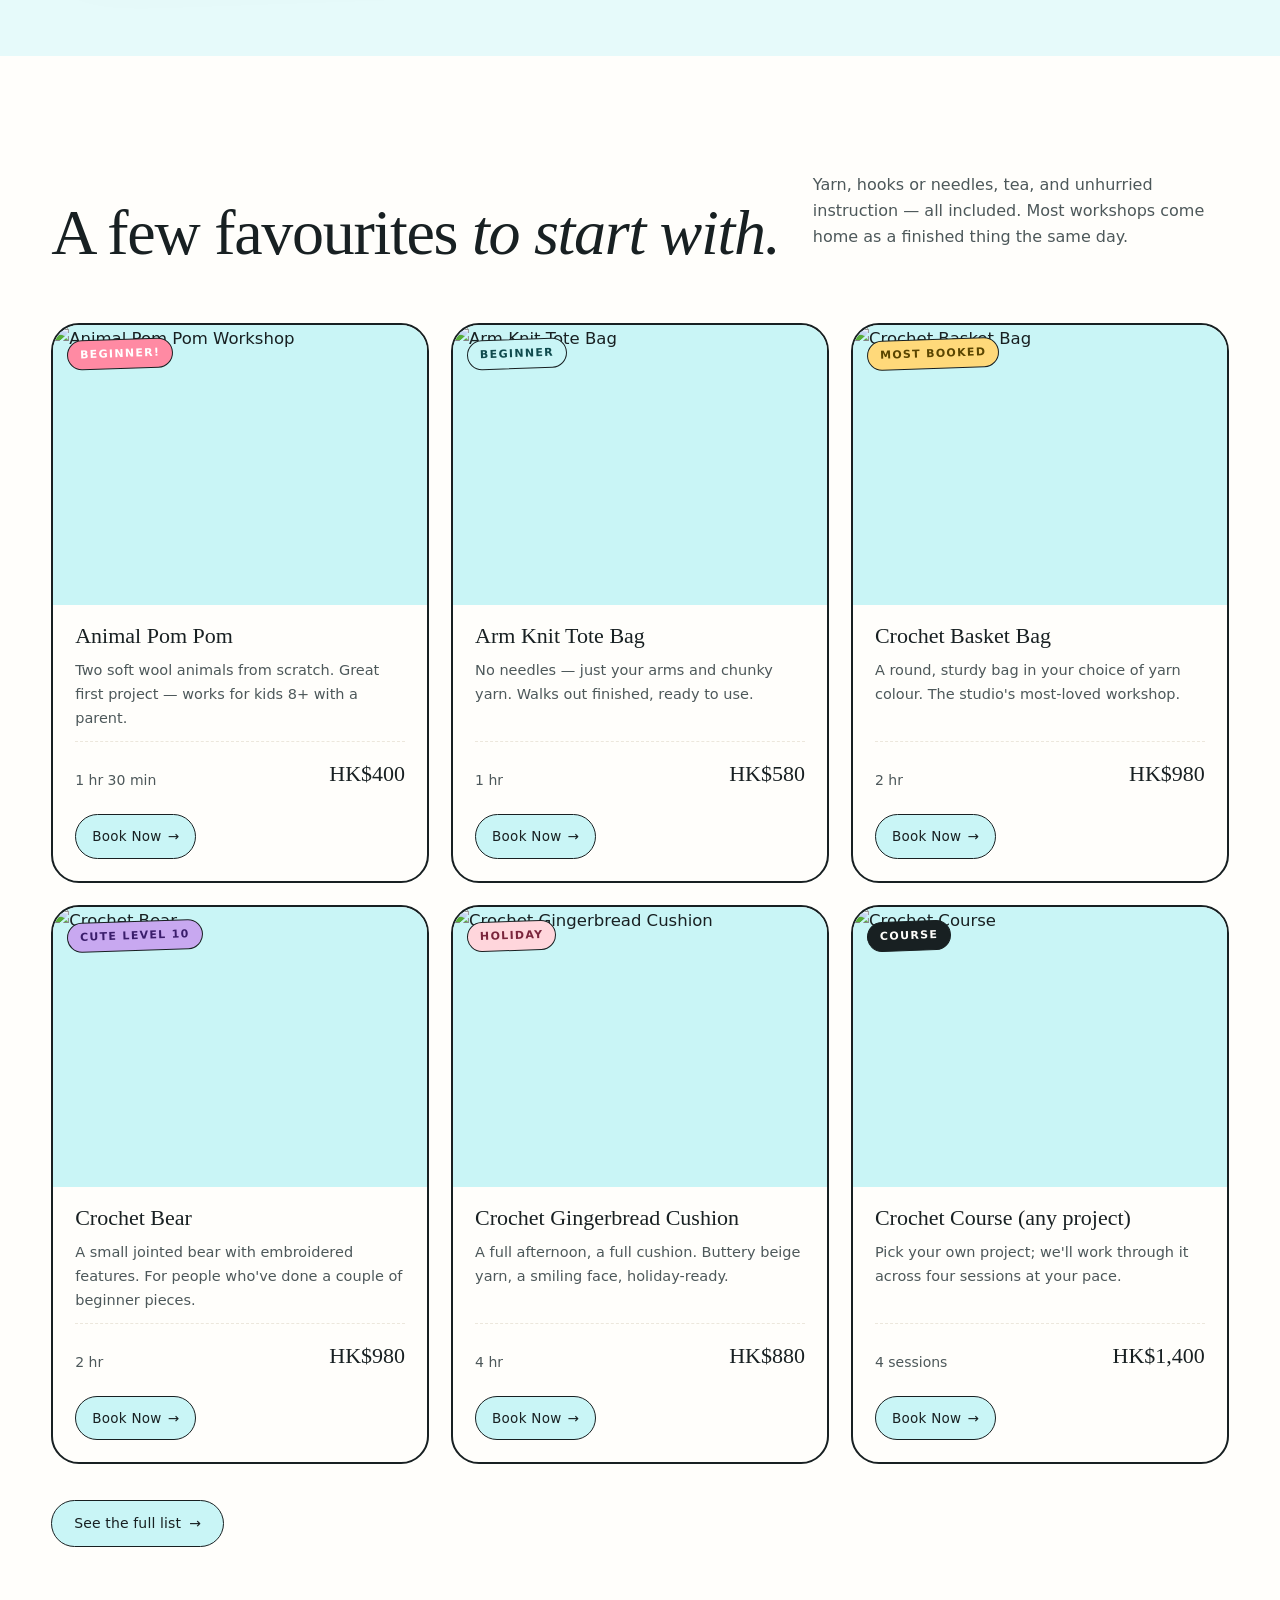
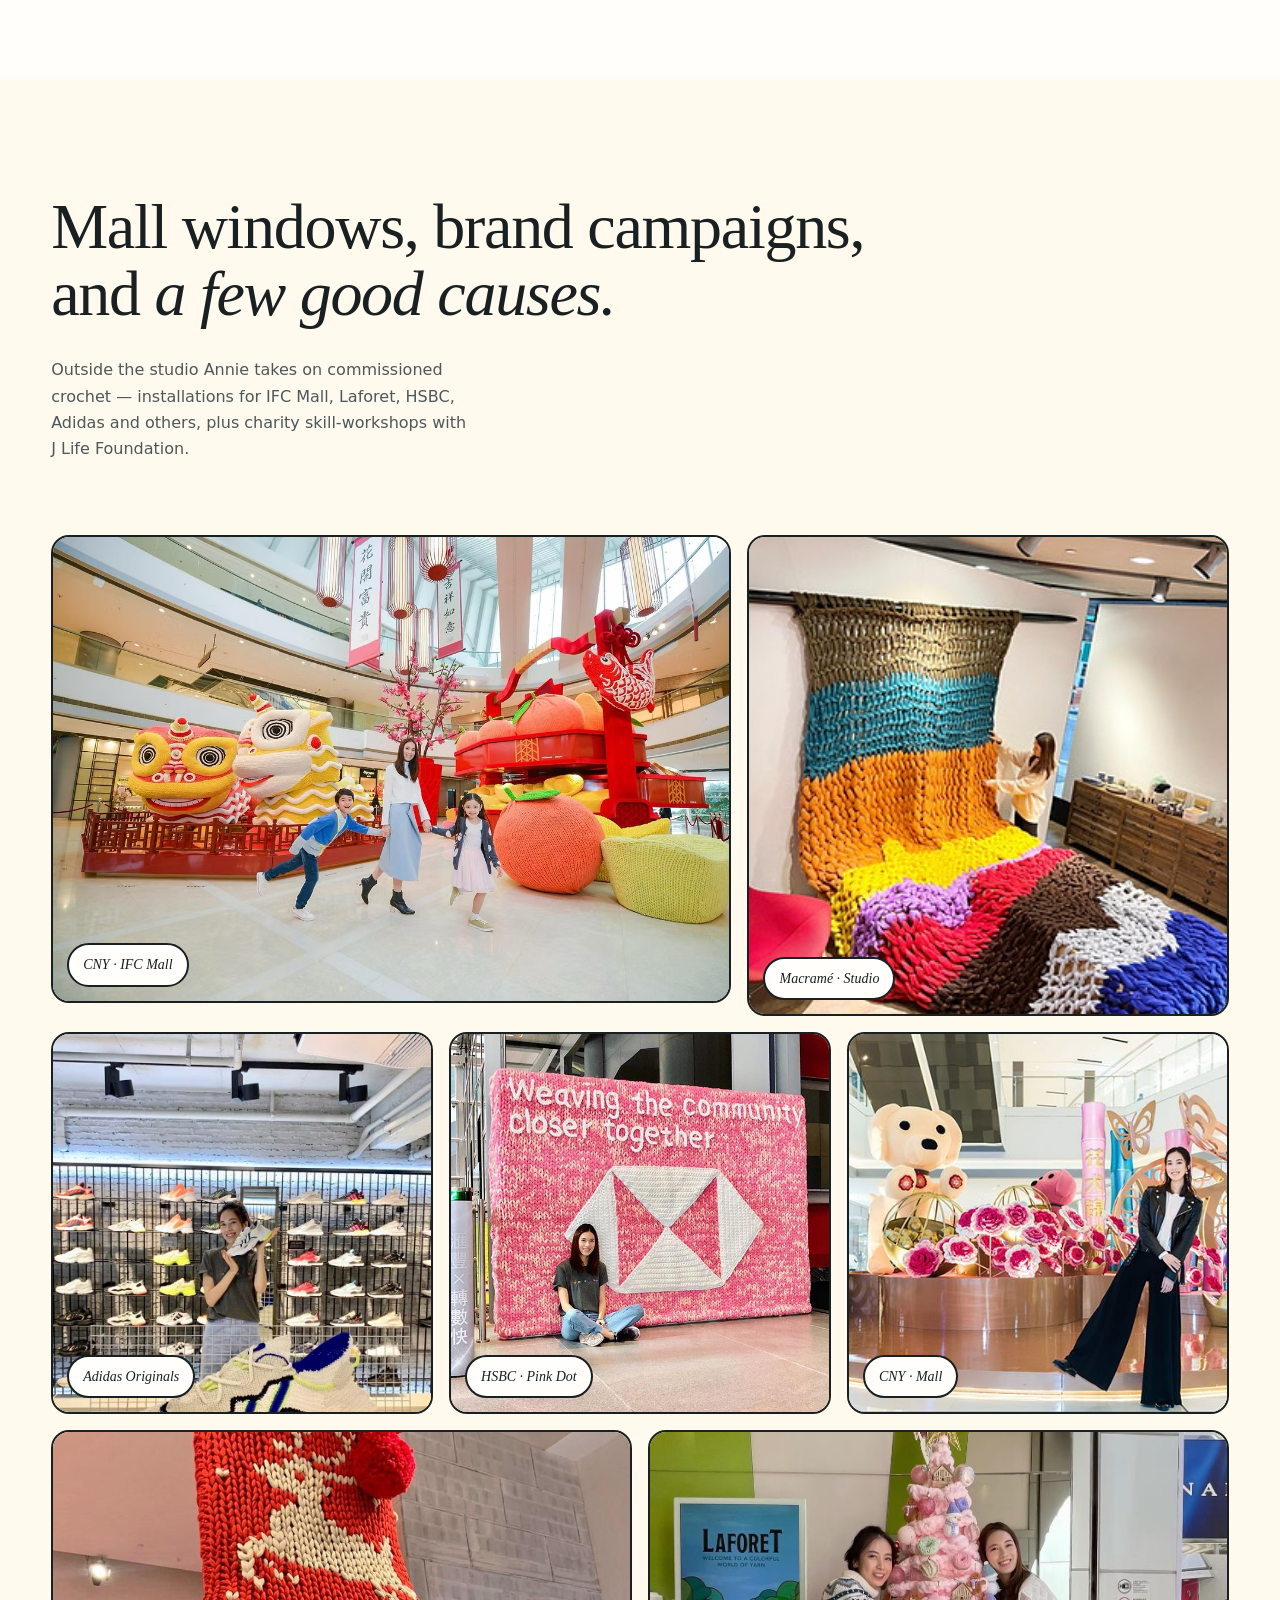
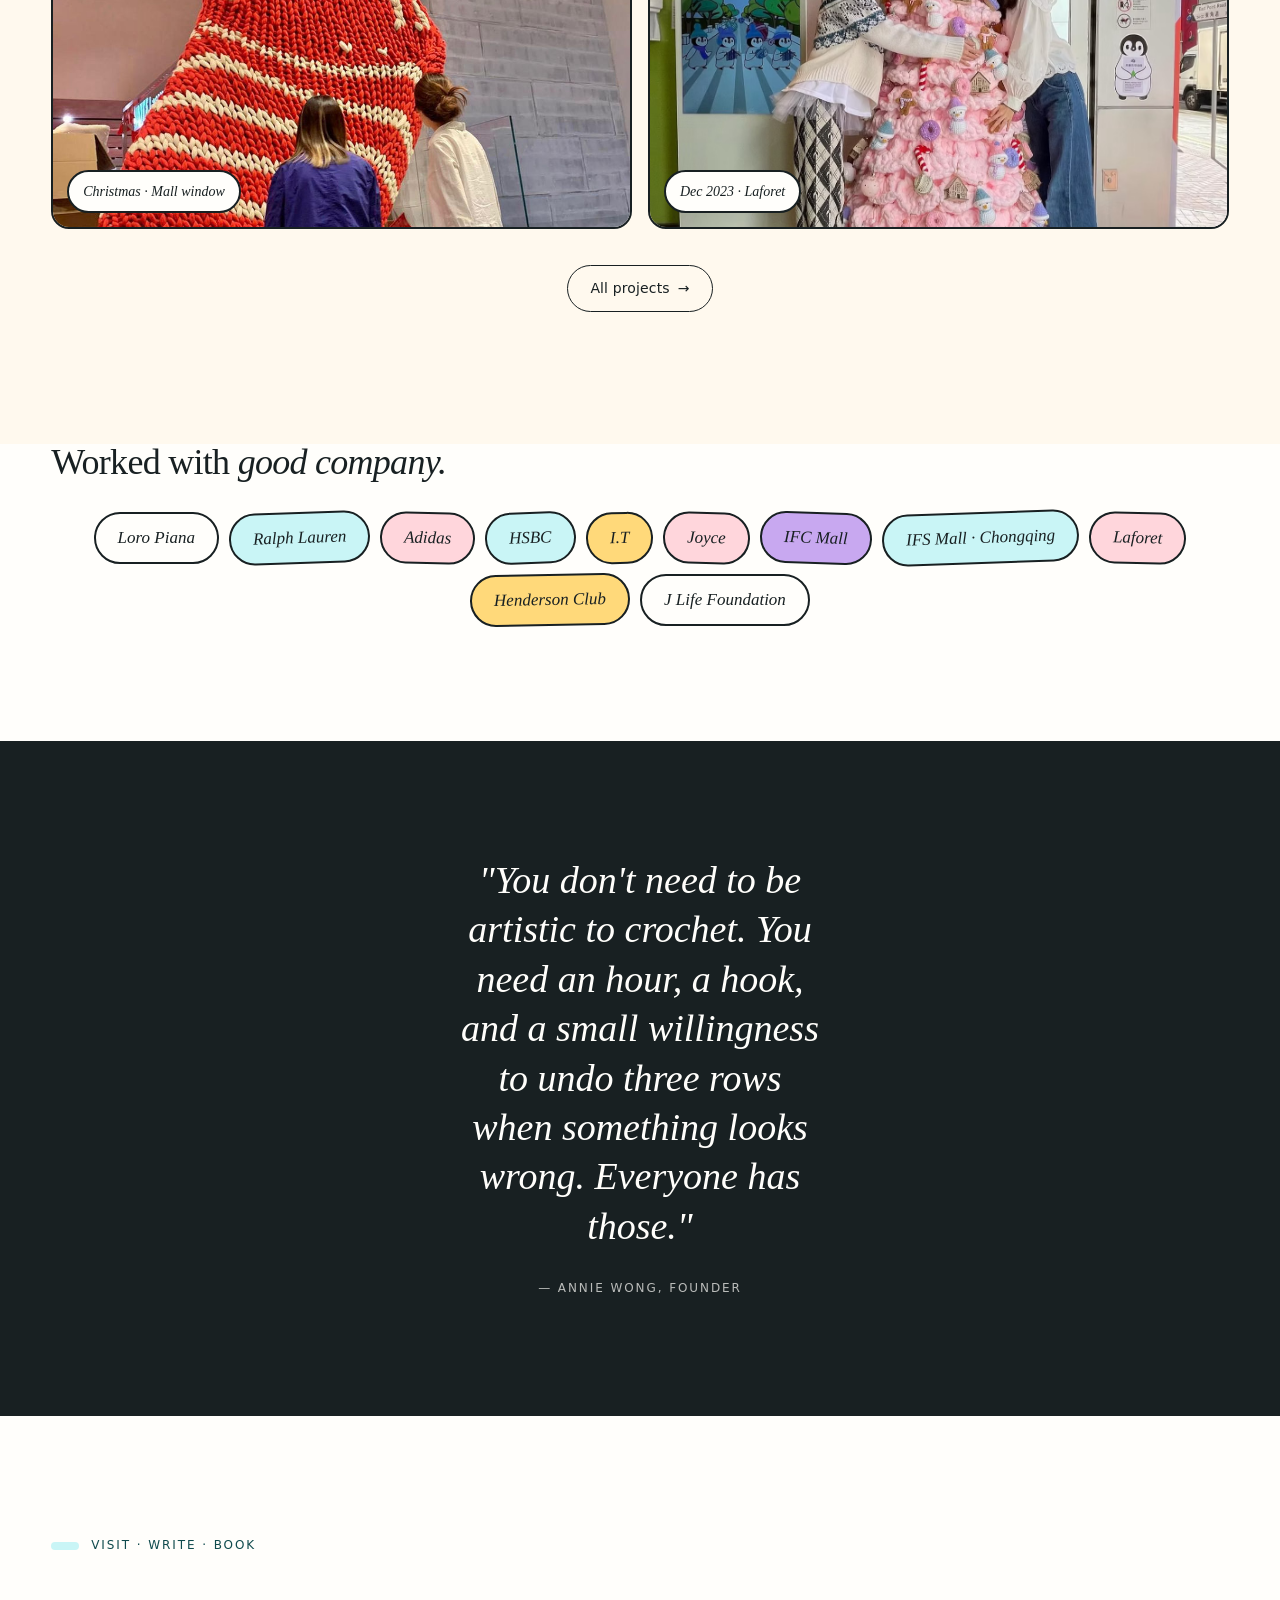
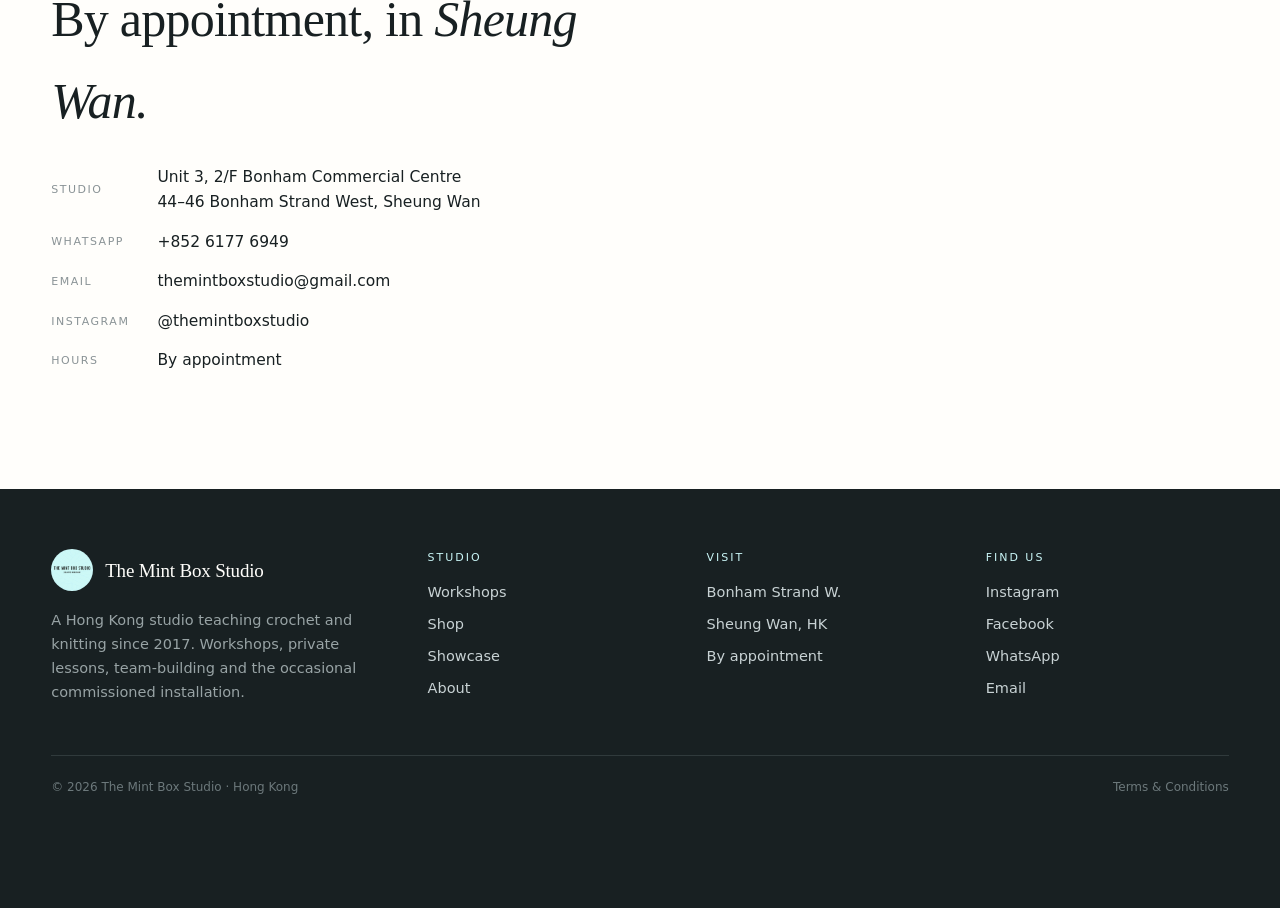
==== commit 190bad17: "Footer: drop 'small' qualifier from studio description" ====
--- a/index.html
+++ b/index.html
@@ -232,7 +232,7 @@
   <div class="foot-grid">
     <div class="foot-brand">
       <a class="brand" href="/"><span class="brand-mark"></span><span>The Mint Box Studio</span></a>
-      <p>A small Hong Kong studio teaching crochet and knitting since 2017. Workshops, private lessons, team-building and the occasional commissioned installation.</p>
+      <p>A Hong Kong studio teaching crochet and knitting since 2017. Workshops, private lessons, team-building and the occasional commissioned installation.</p>
     </div>
     <div><h4>Studio</h4><ul><li><a href="/workshops.html">Workshops</a></li><li><a href="/shop.html">Shop</a></li><li><a href="/showcase.html">Showcase</a></li><li><a href="/about.html">About</a></li></ul></div>
     <div><h4>Visit</h4><ul><li>Bonham Strand W.</li><li>Sheung Wan, HK</li><li>By appointment</li></ul></div>
